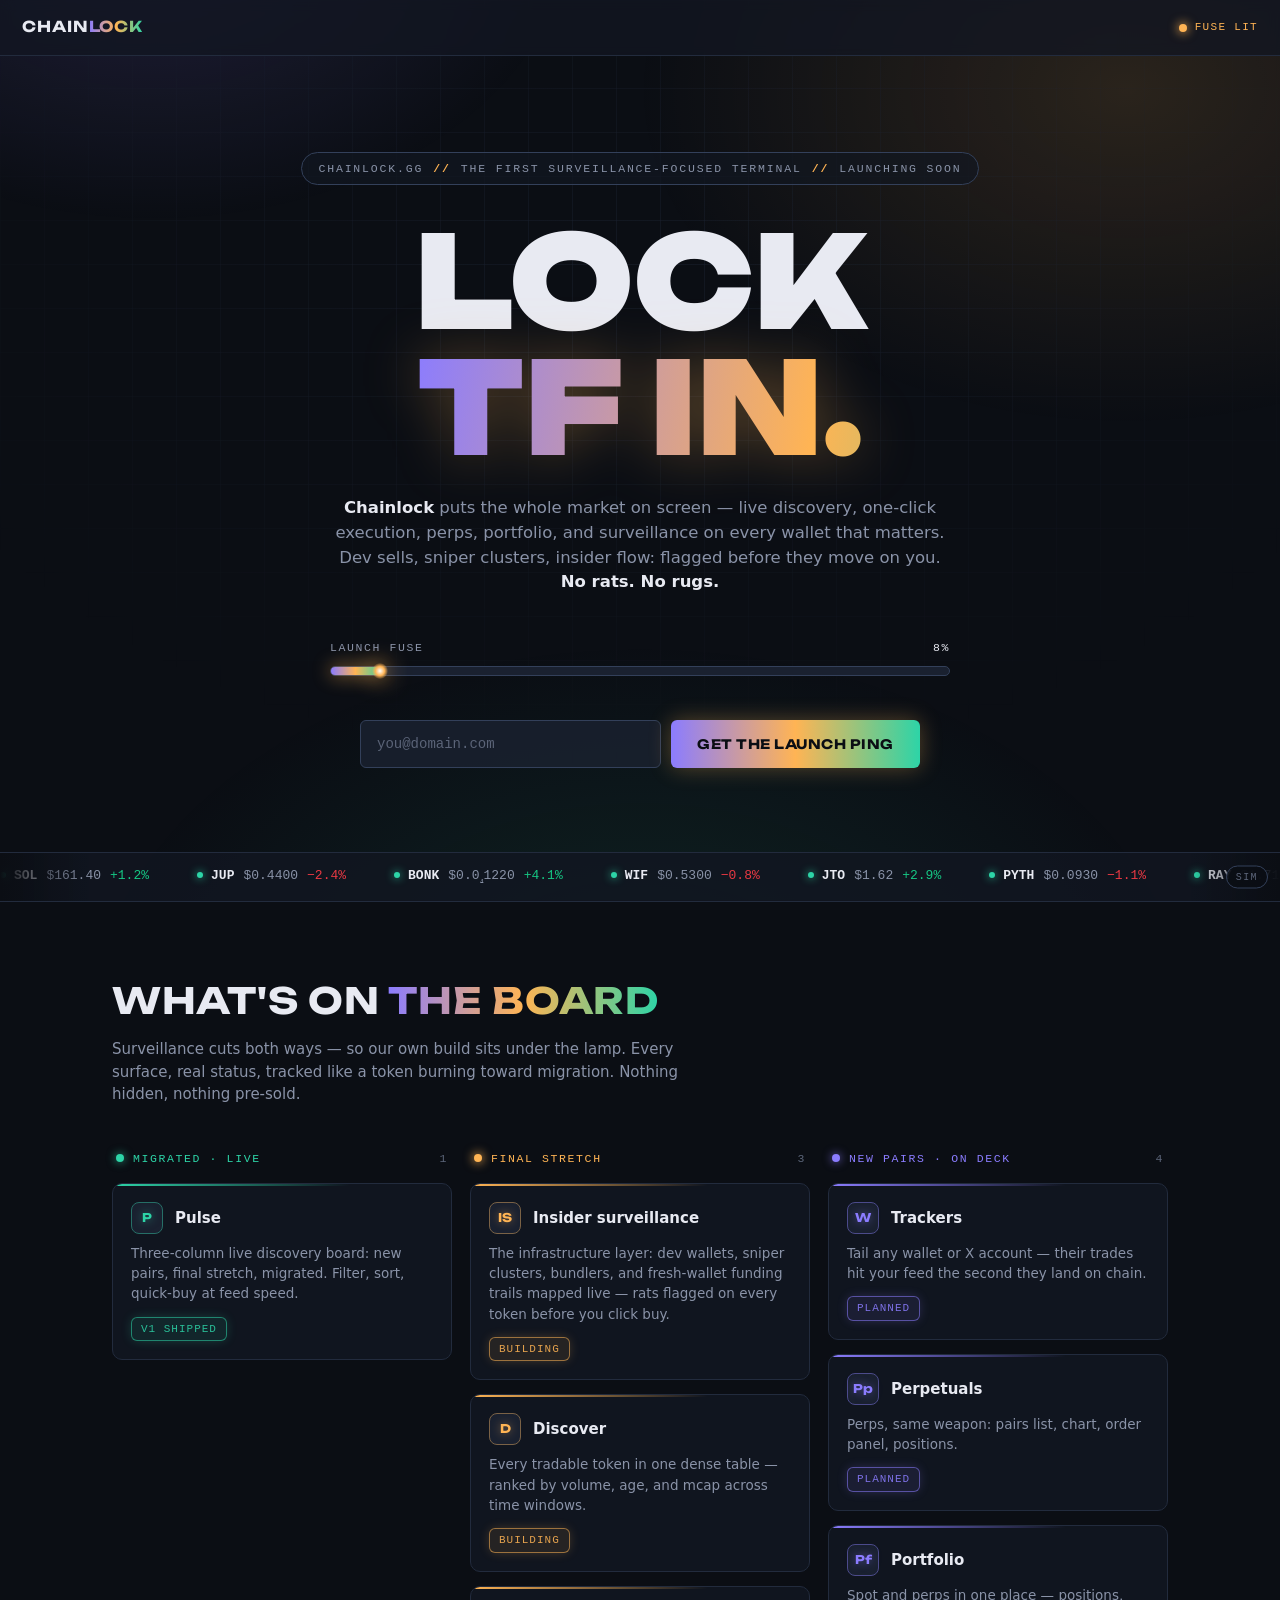
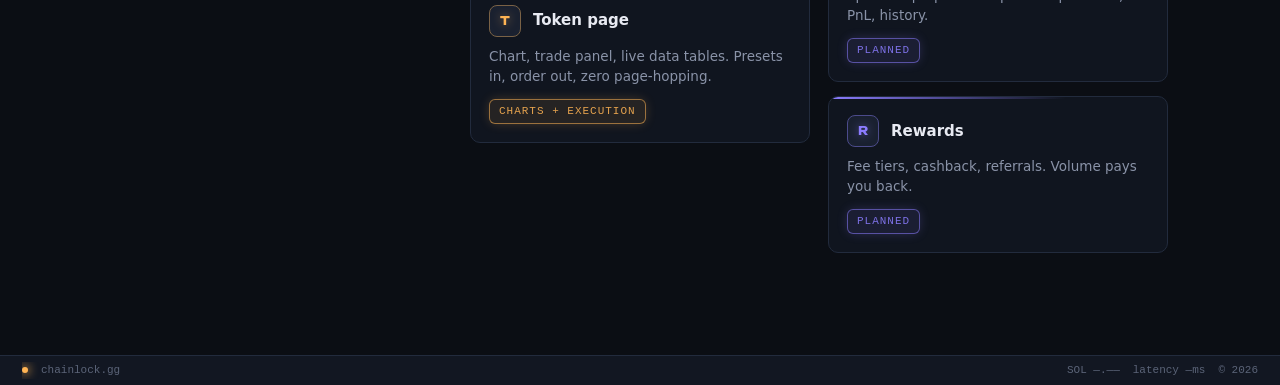
==== site/index.html @ 1c1bc274 "Initial commit: chainlock-lander landing page Static landing page + Cloudflare Pages function (email" ====
<!DOCTYPE html>
<html lang="en">
<head>
<meta charset="UTF-8" />
<meta name="viewport" content="width=device-width, initial-scale=1.0" />
<title>Chainlock — the first surveillance-focused Solana terminal</title>
<meta name="description" content="Chainlock is the first surveillance-focused Solana trading terminal. The whole market on screen: insiders mapped, rats flagged, rugs called early. Launching soon." />
<link rel="canonical" href="https://chainlock.gg/" />
<meta name="theme-color" content="#0b0e14" />
<link rel="icon" type="image/svg+xml" href="data:image/svg+xml,%3Csvg xmlns='http://www.w3.org/2000/svg' viewBox='0 0 64 64'%3E%3Crect width='64' height='64' rx='14' fill='%230b0e14'/%3E%3Ccircle cx='32' cy='32' r='11' fill='none' stroke='%23ffb454' stroke-width='6'/%3E%3Ccircle cx='32' cy='32' r='3.5' fill='%232dd4a7'/%3E%3C/svg%3E" />
<meta property="og:type" content="website" />
<meta property="og:url" content="https://chainlock.gg/" />
<meta property="og:site_name" content="Chainlock" />
<meta property="og:title" content="Chainlock — the first surveillance-focused Solana terminal" />
<meta property="og:description" content="The whole market on screen. Insiders mapped, rats flagged, rugs called early. No rats. No rugs. Launching soon." />
<meta name="twitter:card" content="summary" />
<meta name="twitter:title" content="Chainlock — the first surveillance-focused Solana terminal" />
<meta name="twitter:description" content="The whole market on screen. Insiders mapped, rats flagged, rugs called early. Launching soon." />
<link rel="preconnect" href="https://fonts.googleapis.com" />
<link rel="preconnect" href="https://fonts.gstatic.com" crossorigin />
<link href="https://fonts.googleapis.com/css2?family=Unbounded:wght@500;700;900&amp;display=swap" rel="stylesheet" />
<style>
  /* Same ink-blue floor + lifecycle temperatures as the terminal —
     but the launch page is allowed to run hot. Deliberate breaks from
     DESIGN.md for this page only: gradients, glow, motion > 300ms,
     display type. The terminal itself stays disciplined. */
  :root {
    --bg: #0b0e14;
    --surface: #121722;
    --surface-raised: #1a2130;
    --border: #222b3d;
    --border-bright: #33405a;

    --text: #e8eaf2;
    --text-dim: #8a93a8;
    --text-faint: #5b6478;

    --col-new: #8b7cff;
    --col-stretch: #ffb454;
    --col-migrated: #2dd4a7;

    --buy: #16c784;
    --sell: #ea3943;

    --radius: 10px;
    --radius-sm: 6px;

    --font-display: "Unbounded", system-ui, sans-serif;
    --font-ui: system-ui, -apple-system, "Segoe UI", Roboto, sans-serif;
    --font-mono: ui-monospace, "SF Mono", "Cascadia Mono", "JetBrains Mono", Menlo, Consolas, monospace;

    --fuse-grad: linear-gradient(90deg, var(--col-new), var(--col-stretch), var(--col-migrated));
  }

  * { box-sizing: border-box; margin: 0; padding: 0; }
  html { color-scheme: dark; scroll-behavior: smooth; }

  body {
    background: var(--bg);
    color: var(--text);
    font-family: var(--font-ui);
    font-size: 14px;
    line-height: 1.5;
    min-height: 100vh;
    display: flex;
    flex-direction: column;
    overflow-x: hidden;
  }

  .mono { font-family: var(--font-mono); font-variant-numeric: tabular-nums; }

  /* ============ ambient field: glow blobs + grid ============ */
  .field {
    position: fixed;
    inset: 0;
    z-index: -1;
    pointer-events: none;
    background-image:
      radial-gradient(600px 420px at 12% -8%, color-mix(in srgb, var(--col-new) 16%, transparent), transparent 70%),
      radial-gradient(700px 480px at 88% 10%, color-mix(in srgb, var(--col-stretch) 13%, transparent), transparent 70%),
      radial-gradient(800px 560px at 50% 115%, color-mix(in srgb, var(--col-migrated) 12%, transparent), transparent 70%);
  }
  .field::after {
    content: "";
    position: absolute;
    inset: 0;
    background-image:
      linear-gradient(color-mix(in srgb, var(--border) 42%, transparent) 1px, transparent 1px),
      linear-gradient(90deg, color-mix(in srgb, var(--border) 42%, transparent) 1px, transparent 1px);
    background-size: 44px 44px;
    mask-image: radial-gradient(1000px 640px at 50% 30%, rgba(0,0,0,0.85), transparent 78%);
  }

  /* ============ topbar ============ */
  .topbar {
    height: 56px;
    display: flex;
    align-items: center;
    justify-content: space-between;
    padding: 0 22px;
    border-bottom: 1px solid var(--border);
    background: color-mix(in srgb, var(--surface) 78%, transparent);
    backdrop-filter: blur(6px);
    position: sticky;
    top: 0;
    z-index: 10;
  }
  .wordmark {
    font-family: var(--font-display);
    font-weight: 700;
    font-size: 15px;
    letter-spacing: 0.06em;
  }
  .wordmark span {
    background: var(--fuse-grad);
    -webkit-background-clip: text;
    background-clip: text;
    color: transparent;
  }
  .topbar-status {
    display: flex;
    align-items: center;
    gap: 8px;
    font-family: var(--font-mono);
    font-size: 11px;
    letter-spacing: 0.12em;
    text-transform: uppercase;
    color: var(--col-stretch);
  }
  .dot {
    width: 8px; height: 8px; border-radius: 50%; flex-shrink: 0;
  }
  .dot--amber {
    background: var(--col-stretch);
    box-shadow: 0 0 10px 2px color-mix(in srgb, var(--col-stretch) 60%, transparent);
    animation: pulse 1.4s ease-in-out infinite;
  }
  .dot--teal { background: var(--col-migrated); box-shadow: 0 0 8px 1px color-mix(in srgb, var(--col-migrated) 55%, transparent); }
  .dot--violet { background: var(--col-new); box-shadow: 0 0 8px 1px color-mix(in srgb, var(--col-new) 55%, transparent); }
  @keyframes pulse { 0%,100% { opacity: 1; } 50% { opacity: 0.3; } }

  /* ============ hero ============ */
  main { flex: 1; }

  .hero {
    max-width: 1100px;
    margin: 0 auto;
    padding: 96px 22px 72px;
    text-align: center;
  }

  .eyebrow {
    display: inline-flex;
    flex-wrap: wrap;
    justify-content: center;
    max-width: 100%;
    align-items: center;
    gap: 10px;
    font-family: var(--font-mono);
    font-size: 11.5px;
    letter-spacing: 0.16em;
    text-transform: uppercase;
    color: var(--text-dim);
    border: 1px solid var(--border-bright);
    border-radius: 999px;
    padding: 7px 16px;
    margin-bottom: 34px;
    background: color-mix(in srgb, var(--surface) 70%, transparent);
    animation: rise 700ms ease-out both;
  }
  .eyebrow b { color: var(--col-stretch); font-weight: 600; }

  h1 {
    font-family: var(--font-display);
    font-weight: 900;
    font-size: clamp(52px, 11vw, 128px);
    line-height: 0.98;
    letter-spacing: -0.01em;
    text-transform: uppercase;
    margin-bottom: 26px;
    animation: rise 700ms 80ms ease-out both;
  }
  h1 .grad {
    background: linear-gradient(100deg, var(--col-new) 0%, var(--col-stretch) 45%, var(--col-migrated) 90%);
    background-size: 200% 100%;
    -webkit-background-clip: text;
    background-clip: text;
    color: transparent;
    animation: gradShift 5s ease-in-out infinite alternate;
    filter: drop-shadow(0 0 28px color-mix(in srgb, var(--col-stretch) 30%, transparent));
  }
  @keyframes gradShift { from { background-position: 0% 0; } to { background-position: 100% 0; } }
  @keyframes rise { from { opacity: 0; transform: translateY(16px); } to { opacity: 1; transform: none; } }

  .hero .sub {
    max-width: 620px;
    margin: 0 auto 44px;
    color: var(--text-dim);
    font-size: 16.5px;
    animation: rise 700ms 160ms ease-out both;
  }
  .hero .sub strong { color: var(--text); font-weight: 600; }

  /* ---- the fuse: lit, burning, glowing ---- */
  .fuse {
    max-width: 620px;
    margin: 0 auto 44px;
    animation: rise 700ms 240ms ease-out both;
  }
  .fuse-head {
    display: flex;
    justify-content: space-between;
    align-items: baseline;
    margin-bottom: 10px;
    font-family: var(--font-mono);
    font-size: 11.5px;
    letter-spacing: 0.14em;
    text-transform: uppercase;
  }
  .fuse-head .l { color: var(--text-dim); }
  .fuse-head .r { color: var(--text); font-variant-numeric: tabular-nums; }
  .fuse-track {
    position: relative;
    height: 10px;
    background: var(--surface-raised);
    border: 1px solid var(--border-bright);
    border-radius: 999px;
  }
  .fuse-fill {
    position: absolute;
    inset: 0 auto 0 0;
    width: 0%;
    border-radius: 999px;
    background: var(--fuse-grad);
    box-shadow: 0 0 18px 2px color-mix(in srgb, var(--col-stretch) 45%, transparent);
    transition: width 1200ms cubic-bezier(0.22, 1, 0.36, 1);
  }
  .spark {
    position: absolute;
    top: 50%;
    left: 0%;
    width: 16px; height: 16px;
    margin: -8px 0 0 -8px;
    border-radius: 50%;
    background: radial-gradient(circle, #fff 0%, var(--col-stretch) 40%, transparent 72%);
    filter: drop-shadow(0 0 12px var(--col-stretch));
    transition: left 1200ms cubic-bezier(0.22, 1, 0.36, 1);
    animation: flicker 340ms steps(2) infinite;
  }
  @keyframes flicker {
    0% { transform: scale(1); opacity: 1; }
    50% { transform: scale(1.35); opacity: 0.85; }
    100% { transform: scale(1); opacity: 1; }
  }

  /* ---- notify ---- */
  /* Wire the submit handler to your email provider or a worker endpoint.
     Until then it confirms locally and stores nothing. */
  .notify {
    display: flex;
    gap: 10px;
    max-width: 560px;
    margin: 0 auto;
    flex-wrap: wrap;
    justify-content: center;
    animation: rise 700ms 320ms ease-out both;
  }
  .notify input {
    flex: 1;
    min-width: 240px;
    height: 48px;
    background: color-mix(in srgb, var(--surface-raised) 85%, transparent);
    border: 1px solid var(--border-bright);
    border-radius: var(--radius-sm);
    color: var(--text);
    font-family: var(--font-mono);
    font-size: 14px;
    padding: 0 16px;
  }
  .notify input::placeholder { color: var(--text-faint); }
  .notify input:focus {
    outline: none;
    border-color: var(--col-stretch);
    box-shadow: 0 0 0 3px color-mix(in srgb, var(--col-stretch) 22%, transparent);
  }
  .notify button {
    height: 48px;
    padding: 0 26px;
    border: none;
    border-radius: var(--radius-sm);
    background: var(--fuse-grad);
    color: #0b0e14;
    font-family: var(--font-display);
    font-weight: 700;
    font-size: 13px;
    letter-spacing: 0.04em;
    text-transform: uppercase;
    cursor: pointer;
    transition: transform 140ms ease, box-shadow 140ms ease;
    box-shadow: 0 0 22px color-mix(in srgb, var(--col-stretch) 32%, transparent);
  }
  .notify button:hover { transform: translateY(-2px); box-shadow: 0 0 32px color-mix(in srgb, var(--col-stretch) 48%, transparent); }
  .notify button:active { transform: translateY(0); }
  .notify button:focus-visible { outline: 2px solid var(--text); outline-offset: 3px; }
  .notify-done {
    display: none;
    justify-content: center;
    align-items: center;
    height: 48px;
    font-family: var(--font-mono);
    font-size: 14px;
    color: var(--col-migrated);
    text-shadow: 0 0 14px color-mix(in srgb, var(--col-migrated) 45%, transparent);
  }
  .hp { position: absolute; left: -9999px; width: 1px; height: 1px; overflow: hidden; }
  #tsBox { display: flex; justify-content: center; margin-top: 12px; min-height: 0; }
  .notify-err {
    display: none;
    margin-top: 12px;
    font-family: var(--font-mono);
    font-size: 12.5px;
    color: var(--col-stretch);
  }

  /* ============ marquee tape ============ */
  .tape {
    border-top: 1px solid var(--border);
    border-bottom: 1px solid var(--border);
    background: color-mix(in srgb, var(--surface) 82%, transparent);
    overflow: hidden;
    padding: 13px 0;
    position: relative;
  }
  .tape::before, .tape::after {
    content: "";
    position: absolute;
    top: 0; bottom: 0;
    width: 90px;
    z-index: 2;
    pointer-events: none;
  }
  .tape::before { left: 0; background: linear-gradient(90deg, var(--bg), transparent); }
  .tape::after { right: 0; background: linear-gradient(-90deg, var(--bg), transparent); }
  .tape-track {
    display: flex;
    gap: 48px;
    width: max-content;
    animation: scroll 28s linear infinite;
  }
  .tape:hover .tape-track { animation-play-state: paused; }
  @keyframes scroll { to { transform: translateX(-50%); } }

  .tick {
    display: flex;
    align-items: baseline;
    gap: 9px;
    font-family: var(--font-mono);
    font-variant-numeric: tabular-nums;
    font-size: 13px;
    white-space: nowrap;
  }
  .tick-sym { color: var(--text); font-weight: 700; }
  .tick-sym::before {
    content: "";
    display: inline-block;
    width: 6px; height: 6px;
    border-radius: 50%;
    margin-right: 8px;
    vertical-align: 1px;
    background: var(--stage);
    box-shadow: 0 0 8px var(--stage);
  }
  .tick-price { color: var(--text-dim); transition: color 120ms ease-out; }
  .tick-price sub { font-size: 0.72em; }
  .up { color: var(--buy); }
  .down { color: var(--sell); }
  .flash-up { color: var(--buy) !important; text-shadow: 0 0 10px color-mix(in srgb, var(--buy) 60%, transparent); }
  .flash-down { color: var(--sell) !important; text-shadow: 0 0 10px color-mix(in srgb, var(--sell) 60%, transparent); }

  .tape-tag {
    position: absolute;
    top: 50%;
    right: 12px;
    transform: translateY(-50%);
    z-index: 3;
    display: none;
    align-items: center;
    gap: 6px;
    font-family: var(--font-mono);
    font-size: 10px;
    letter-spacing: 0.14em;
    text-transform: uppercase;
    padding: 3px 9px;
    border-radius: 999px;
    border: 1px solid var(--border-bright);
    background: color-mix(in srgb, var(--bg) 90%, transparent);
    white-space: nowrap;
  }
  .tape-tag .dot { width: 5px; height: 5px; }
  .tape-tag--live { color: var(--col-migrated); border-color: color-mix(in srgb, var(--col-migrated) 45%, transparent); }
  .tape-tag--sim { color: var(--text-faint); }

  /* ============ the board ============ */
  .board {
    max-width: 1100px;
    margin: 0 auto;
    padding: 72px 22px 88px;
  }
  .board-title {
    font-family: var(--font-display);
    font-weight: 700;
    font-size: clamp(24px, 4vw, 36px);
    text-transform: uppercase;
    letter-spacing: 0.02em;
    margin-bottom: 10px;
  }
  .board-title .grad {
    background: var(--fuse-grad);
    -webkit-background-clip: text;
    background-clip: text;
    color: transparent;
  }
  .board-sub { color: var(--text-dim); margin-bottom: 36px; max-width: 600px; font-size: 15px; }

  .cols { display: grid; grid-template-columns: repeat(3, 1fr); gap: 18px; }

  .col-head {
    display: flex;
    align-items: center;
    gap: 9px;
    padding: 8px 4px;
    margin-bottom: 8px;
    font-family: var(--font-mono);
    font-size: 11.5px;
    letter-spacing: 0.14em;
    text-transform: uppercase;
  }
  .col-count { margin-left: auto; color: var(--text-faint); }

  .card {
    --accent: var(--col-new);
    position: relative;
    background: color-mix(in srgb, var(--surface) 88%, transparent);
    border: 1px solid var(--border);
    border-radius: var(--radius);
    padding: 18px;
    margin-bottom: 14px;
    overflow: hidden;
    transition: transform 180ms ease, border-color 180ms ease, box-shadow 180ms ease;
  }
  .card::before {
    content: "";
    position: absolute;
    top: 0; left: 0; right: 0;
    height: 2px;
    background: linear-gradient(90deg, var(--accent), transparent 70%);
  }
  .card:hover {
    transform: translateY(-3px);
    border-color: color-mix(in srgb, var(--accent) 45%, var(--border));
    box-shadow: 0 10px 34px -12px color-mix(in srgb, var(--accent) 38%, transparent);
  }
  .card--live { --accent: var(--col-migrated); }
  .card--fire { --accent: var(--col-stretch); }
  .card--deck { --accent: var(--col-new); }

  .card-top { display: flex; align-items: center; gap: 12px; margin-bottom: 9px; }
  .avatar {
    width: 32px; height: 32px;
    border-radius: 8px;
    background: var(--surface-raised);
    border: 1px solid color-mix(in srgb, var(--accent) 40%, var(--border));
    display: flex;
    align-items: center;
    justify-content: center;
    font-family: var(--font-display);
    font-size: 12px;
    font-weight: 700;
    color: var(--accent);
    flex-shrink: 0;
    text-shadow: 0 0 10px color-mix(in srgb, var(--accent) 50%, transparent);
  }
  .card-name { font-weight: 650; font-size: 15px; }
  .card-desc { color: var(--text-dim); font-size: 13.5px; margin-bottom: 13px; }
  .badge {
    display: inline-block;
    font-family: var(--font-mono);
    font-size: 11px;
    letter-spacing: 0.09em;
    text-transform: uppercase;
    padding: 3px 9px;
    border-radius: var(--radius-sm);
    border: 1px solid color-mix(in srgb, var(--accent) 55%, transparent);
    color: color-mix(in srgb, var(--accent) 88%, transparent);
    background: color-mix(in srgb, var(--accent) 9%, transparent);
    box-shadow: 0 0 12px -2px color-mix(in srgb, var(--accent) 30%, transparent);
  }

  /* ============ statusbar ============ */
  .statusbar {
    height: 30px;
    border-top: 1px solid var(--border);
    background: var(--surface);
    display: flex;
    align-items: center;
    justify-content: space-between;
    padding: 0 22px;
    font-family: var(--font-mono);
    font-variant-numeric: tabular-nums;
    font-size: 11px;
    color: var(--text-faint);
    gap: 16px;
  }
  .statusbar .left, .statusbar .right {
    display: flex; align-items: center; gap: 13px; white-space: nowrap; overflow: hidden;
  }
  .statusbar .dot { width: 6px; height: 6px; }

  /* ============ responsive & motion prefs ============ */
  @media (max-width: 900px) {
    .cols { grid-template-columns: 1fr; }
    .hero { padding-top: 64px; }
  }
  @media (max-width: 480px) {
    .statusbar .right span:nth-child(2) { display: none; }
    .eyebrow { font-size: 10px; letter-spacing: 0.1em; gap: 7px; padding: 6px 12px; }
  }
  @media (prefers-reduced-motion: reduce) {
    .tape-track { animation: none; }
    .spark, .dot--amber { animation: none; }
    .eyebrow, h1, .hero .sub, .fuse, .notify { animation: none; }
    h1 .grad { animation: none; }
    .fuse-fill, .spark { transition: none; }
    .card:hover { transform: none; }
  }
</style>
</head>
<body>

  <div class="field" aria-hidden="true"></div>

  <header class="topbar">
    <div class="wordmark">CHAIN<span>LOCK</span></div>
    <div class="topbar-status" aria-label="Status: fuse lit">
      <span class="dot dot--amber" aria-hidden="true"></span>
      fuse lit
    </div>
  </header>

  <main>
    <section class="hero">
      <p class="eyebrow">chainlock.gg <b>//</b> the first surveillance&#8209;focused terminal <b>//</b> launching soon</p>

      <h1>Lock<br /><span class="grad">TF in.</span></h1>

      <p class="sub">
        <strong>Chainlock</strong> puts the whole market on screen — live discovery,
        one-click execution, perps, portfolio, and surveillance on every wallet that
        matters. Dev sells, sniper clusters, insider flow: flagged before they move
        on you. <strong>No rats. No rugs.</strong>
      </p>

      <div class="fuse" role="img" aria-label="Launch progress: 8 percent">
        <div class="fuse-head">
          <span class="l">Launch fuse</span>
          <span class="r" id="fusePct">8%</span>
        </div>
        <div class="fuse-track">
          <div class="fuse-fill" id="fuseFill"></div>
          <div class="spark" id="spark" aria-hidden="true"></div>
        </div>
      </div>

      <!-- Submits to /api/subscribe (functions/api/subscribe.js).
           See README.md for the KV + Turnstile setup steps. -->
      <form class="notify" id="notifyForm">
        <input type="email" id="notifyEmail" placeholder="you@domain.com" required aria-label="Email address" />
        <input class="hp" type="text" id="hpField" name="company" tabindex="-1" autocomplete="off" aria-hidden="true" />
        <button type="submit">Get the launch ping</button>
      </form>
      <div id="tsBox"></div>
      <div class="notify-err" id="notifyErr">Couldn&rsquo;t lock you in &mdash; try again in a sec.</div>
      <div class="notify-done" id="notifyDone">Locked in. We'll ping you at launch.</div>
    </section>

    <div class="tape" aria-hidden="true">
      <div class="tape-track" id="tapeTrack"></div>
      <div class="tape-tag" id="tapeTag"></div>
    </div>

    <section class="board">
      <h2 class="board-title">What's on <span class="grad">the board</span></h2>
      <p class="board-sub">
        Surveillance cuts both ways — so our own build sits under the lamp.
        Every surface, real status, tracked like a token burning toward migration.
        Nothing hidden, nothing pre-sold.
      </p>

      <div class="cols">
        <div class="col">
          <div class="col-head" style="color: var(--col-migrated);">
            <span class="dot dot--teal" aria-hidden="true"></span>
            Migrated · live
            <span class="col-count">1</span>
          </div>
          <div class="card card--live">
            <div class="card-top">
              <div class="avatar">P</div>
              <div class="card-name">Pulse</div>
            </div>
            <p class="card-desc">Three-column live discovery board: new pairs, final stretch, migrated. Filter, sort, quick-buy at feed speed.</p>
            <span class="badge">v1 shipped</span>
          </div>
        </div>

        <div class="col">
          <div class="col-head" style="color: var(--col-stretch);">
            <span class="dot dot--amber" aria-hidden="true"></span>
            Final stretch
            <span class="col-count">3</span>
          </div>
          <div class="card card--fire">
            <div class="card-top">
              <div class="avatar">IS</div>
              <div class="card-name">Insider surveillance</div>
            </div>
            <p class="card-desc">The infrastructure layer: dev wallets, sniper clusters, bundlers, and fresh-wallet funding trails mapped live — rats flagged on every token before you click buy.</p>
            <span class="badge">building</span>
          </div>
          <div class="card card--fire">
            <div class="card-top">
              <div class="avatar">D</div>
              <div class="card-name">Discover</div>
            </div>
            <p class="card-desc">Every tradable token in one dense table — ranked by volume, age, and mcap across time windows.</p>
            <span class="badge">building</span>
          </div>
          <div class="card card--fire">
            <div class="card-top">
              <div class="avatar">T</div>
              <div class="card-name">Token page</div>
            </div>
            <p class="card-desc">Chart, trade panel, live data tables. Presets in, order out, zero page-hopping.</p>
            <span class="badge">charts + execution</span>
          </div>
        </div>

        <div class="col">
          <div class="col-head" style="color: var(--col-new);">
            <span class="dot dot--violet" aria-hidden="true"></span>
            New pairs · on deck
            <span class="col-count">4</span>
          </div>
          <div class="card card--deck">
            <div class="card-top">
              <div class="avatar">W</div>
              <div class="card-name">Trackers</div>
            </div>
            <p class="card-desc">Tail any wallet or X account — their trades hit your feed the second they land on chain.</p>
            <span class="badge">planned</span>
          </div>
          <div class="card card--deck">
            <div class="card-top">
              <div class="avatar">Pp</div>
              <div class="card-name">Perpetuals</div>
            </div>
            <p class="card-desc">Perps, same weapon: pairs list, chart, order panel, positions.</p>
            <span class="badge">planned</span>
          </div>
          <div class="card card--deck">
            <div class="card-top">
              <div class="avatar">Pf</div>
              <div class="card-name">Portfolio</div>
            </div>
            <p class="card-desc">Spot and perps in one place — positions, PnL, history.</p>
            <span class="badge">planned</span>
          </div>
          <div class="card card--deck">
            <div class="card-top">
              <div class="avatar">R</div>
              <div class="card-name">Rewards</div>
            </div>
            <p class="card-desc">Fee tiers, cashback, referrals. Volume pays you back.</p>
            <span class="badge">planned</span>
          </div>
        </div>
      </div>
    </section>
  </main>

  <footer class="statusbar">
    <div class="left">
      <span class="dot dot--amber" aria-hidden="true"></span>
      <span>chainlock.gg</span>
    </div>
    <div class="right">
      <span id="solStat">SOL —.——</span>
      <span>latency —ms</span>
      <span>© 2026</span>
    </div>
  </footer>

<script>
  var reduceMotion = window.matchMedia("(prefers-reduced-motion: reduce)").matches;

  // ---- light the fuse ----
  var TARGET = 8;
  requestAnimationFrame(function () {
    requestAnimationFrame(function () {
      document.getElementById("fuseFill").style.width = TARGET + "%";
      document.getElementById("spark").style.left = TARGET + "%";
    });
  });

  // ---- notify: POSTs to the Pages Function at /api/subscribe ----
  var TURNSTILE_SITE_KEY = "0x4AAAAAAD6QJ9gVHsEdOypQ"; // paste your Turnstile site key here to enable bot checks
  var tsWidget = null;
  if (TURNSTILE_SITE_KEY) {
    window.__tsReady = function () {
      tsWidget = window.turnstile.render("#tsBox", { sitekey: TURNSTILE_SITE_KEY, theme: "dark" });
    };
    var ts = document.createElement("script");
    ts.src = "https://challenges.cloudflare.com/turnstile/v0/api.js?onload=__tsReady";
    ts.async = true;
    document.head.appendChild(ts);
  }

  var notifyForm = document.getElementById("notifyForm");
  var notifyBtn = notifyForm.querySelector("button");
  notifyForm.addEventListener("submit", function (e) {
    e.preventDefault();
    var err = document.getElementById("notifyErr");
    err.style.display = "none";
    notifyBtn.disabled = true;
    var oldLabel = notifyBtn.textContent;
    notifyBtn.textContent = "Locking in\u2026";
    var payload = {
      email: document.getElementById("notifyEmail").value,
      company: document.getElementById("hpField").value,
      token: tsWidget != null && window.turnstile ? window.turnstile.getResponse(tsWidget) : ""
    };
    fetch("/api/subscribe", {
      method: "POST",
      headers: { "content-type": "application/json" },
      body: JSON.stringify(payload)
    }).then(function (r) { return r.json(); }).then(function (j) {
      if (!j.ok) throw new Error(j.error || "failed");
      notifyForm.style.display = "none";
      var tsBox = document.getElementById("tsBox");
      if (tsBox) tsBox.style.display = "none";
      document.getElementById("notifyDone").style.display = "flex";
    }).catch(function () {
      err.style.display = "block";
      notifyBtn.disabled = false;
      notifyBtn.textContent = oldLabel;
      if (tsWidget != null && window.turnstile) window.turnstile.reset(tsWidget);
    });
  });

  // ================= live tape =================
  // Real Solana majors. Primary feed: DexScreener (free, keyless, CORS-open,
  // batch by mint address). Fallback: CoinGecko keyless simple/price.
  // Last resort: simulated tape, tagged SIM so the page never lies.
  // One request per 45s per visitor -- far under both APIs' free limits.
  var TOKENS = [
    { sym: "SOL",  mint: "So11111111111111111111111111111111111111112",  gecko: "solana" },
    { sym: "JUP",  mint: "JUPyiwrYJFskUPiHa7hkeR8VUtAeFoSYbKedZNsDvCN",   gecko: "jupiter-exchange-solana" },
    { sym: "BONK", mint: "DezXAZ8z7PnrnRJjz3wXBoRgixCa6xjnB7YaB1pPB263", gecko: "bonk" },
    { sym: "WIF",  mint: "EKpQGSJtjMFqKZ9KQanSqYXRcF8fBopzLHYxdM65zcjm", gecko: "dogwifcoin" },
    { sym: "JTO",  mint: "jtojtomepa8beP8AuQc6eXt5FriJwfFMwQx2v2f9mCL",  gecko: "jito-governance-token" },
    { sym: "PYTH", mint: "HZ1JovNiVvGrGNiiYvEozEVgZ58xaU3RKwX8eACQBCt3", gecko: "pyth-network" },
    { sym: "RAY",  mint: "4k3Dyjzvzp8eMZWUXbBCjEvwSkkk59S5iCNLY3QrkX6R", gecko: "raydium" }
  ];
  var state = TOKENS.map(function (t) { return { sym: t.sym, price: null, chg: null }; });
  var haveLive = false;
  var simStarted = false;

  var SUBS = "\u2080\u2081\u2082\u2083\u2084\u2085\u2086\u2087\u2088\u2089";
  function fmtPrice(p) {
    if (p == null) return "$\u2014";
    if (p >= 1000) return "$" + p.toLocaleString("en-US", { maximumFractionDigits: 0 });
    if (p >= 1) return "$" + p.toFixed(2);
    if (p >= 0.01) return "$" + p.toFixed(4);
    var s = p.toFixed(12).split(".")[1];
    var zeros = 0;
    while (s[zeros] === "0") zeros++;
    return "$0.0<sub>" + String(zeros).split("").map(function (d) { return SUBS[+d]; }).join("") + "</sub>" + s.slice(zeros, zeros + 4);
  }
  function fmtChg(c) {
    if (c == null) return "\u2014";
    return (c >= 0 ? "+" : "\u2212") + Math.abs(c).toFixed(1) + "%";
  }

  // build the marquee (two copies for a seamless loop)
  var track = document.getElementById("tapeTrack");
  for (var copy = 0; copy < 2; copy++) {
    state.forEach(function (t, i) {
      var el = document.createElement("div");
      el.className = "tick";
      el.style.setProperty("--stage", "var(--col-migrated)");
      el.innerHTML =
        '<span class="tick-sym">' + t.sym + "</span>" +
        '<span class="tick-price" data-p="' + i + '">' + fmtPrice(t.price) + "</span>" +
        '<span class="tick-chg" data-c="' + i + '">' + fmtChg(t.chg) + "</span>";
      track.appendChild(el);
    });
  }

  function render(i, dir) {
    var t = state[i];
    document.querySelectorAll('[data-p="' + i + '"]').forEach(function (pEl) {
      pEl.innerHTML = fmtPrice(t.price);
      if (!reduceMotion && dir) {
        var flash = dir > 0 ? "flash-up" : "flash-down";
        pEl.classList.add(flash);
        setTimeout(function () { pEl.classList.remove(flash); }, 160);
      }
    });
    document.querySelectorAll('[data-c="' + i + '"]').forEach(function (cEl) {
      cEl.textContent = fmtChg(t.chg);
      cEl.className = "tick-chg " + (t.chg == null ? "" : t.chg >= 0 ? "up" : "down");
    });
  }

  function setTag(mode) {
    var tag = document.getElementById("tapeTag");
    if (mode === "live") {
      tag.innerHTML = '<span class="dot dot--teal"></span>live \u00b7 24h';
      tag.className = "tape-tag tape-tag--live";
    } else {
      tag.textContent = "sim";
      tag.className = "tape-tag tape-tag--sim";
    }
    tag.style.display = "inline-flex";
  }

  function applyQuotes(quotes) {
    var got = 0;
    state.forEach(function (t, i) {
      var q = quotes[t.sym];
      if (!q || !(q.price > 0)) return;
      var dir = t.price == null ? 0 : q.price > t.price ? 1 : q.price < t.price ? -1 : 0;
      t.price = q.price;
      if (q.chg != null && isFinite(q.chg)) t.chg = q.chg;
      render(i, dir);
      got++;
    });
    if (got) {
      haveLive = true;
      setTag("live");
      var sol = state[0];
      if (sol.price) document.getElementById("solStat").textContent = "SOL $" + sol.price.toFixed(2);
    }
    return got;
  }

  function fetchDexScreener() {
    var url = "https://api.dexscreener.com/tokens/v1/solana/" +
      TOKENS.map(function (t) { return t.mint; }).join(",");
    return fetch(url).then(function (r) {
      if (!r.ok) throw new Error("dexscreener " + r.status);
      return r.json();
    }).then(function (j) {
      var pairs = Array.isArray(j) ? j : (j && j.pairs) || [];
      var best = {};
      pairs.forEach(function (p) {
        if (!p || !p.baseToken) return;
        var tok = null;
        for (var k = 0; k < TOKENS.length; k++) {
          if (TOKENS[k].mint === p.baseToken.address) { tok = TOKENS[k]; break; }
        }
        if (!tok) return;
        var liq = (p.liquidity && p.liquidity.usd) || 0;
        if (!best[tok.sym] || liq > best[tok.sym].liq) {
          best[tok.sym] = {
            liq: liq,
            price: parseFloat(p.priceUsd),
            chg: p.priceChange && p.priceChange.h24 != null ? parseFloat(p.priceChange.h24) : null
          };
        }
      });
      if (!applyQuotes(best)) throw new Error("dexscreener empty");
    });
  }

  function fetchCoinGecko() {
    var ids = TOKENS.map(function (t) { return t.gecko; }).join(",");
    var url = "https://api.coingecko.com/api/v3/simple/price?ids=" + ids +
      "&vs_currencies=usd&include_24hr_change=true";
    return fetch(url).then(function (r) {
      if (!r.ok) throw new Error("coingecko " + r.status);
      return r.json();
    }).then(function (j) {
      var quotes = {};
      TOKENS.forEach(function (t) {
        var d = j[t.gecko];
        if (d && d.usd) quotes[t.sym] = { price: d.usd, chg: d.usd_24h_change != null ? d.usd_24h_change : null };
      });
      if (!applyQuotes(quotes)) throw new Error("coingecko empty");
    });
  }

  // last-resort simulated tape -- only if no real data ever arrives
  function startSim() {
    if (simStarted || haveLive) return;
    simStarted = true;
    setTag("sim");
    var seedP = [161.4, 0.44, 0.0000122, 0.53, 1.62, 0.093, 1.71];
    var seedC = [1.2, -2.4, 4.1, -0.8, 2.9, -1.1, 0.6];
    state.forEach(function (t, i) {
      t.price = seedP[i] || 1;
      t.chg = seedC[i] || 0;
      render(i, 0);
    });
    if (!reduceMotion) {
      setInterval(function () {
        var i = Math.floor(Math.random() * state.length);
        var t = state[i];
        var dir = Math.random() < 0.52 ? 1 : -1;
        t.price = Math.max(t.price * (1 + dir * (0.001 + Math.random() * 0.006)), 1e-9);
        t.chg = Math.max(-99.9, Math.min(999, t.chg + dir * Math.random() * 0.4));
        render(i, dir);
      }, 1400);
    }
  }

  var POLL_MS = 45000;
  function poll() {
    fetchDexScreener()
      .catch(function () { return fetchCoinGecko(); })
      .catch(function () { startSim(); });
  }

  poll();
  setInterval(function () { if (!document.hidden) poll(); }, POLL_MS);
  document.addEventListener("visibilitychange", function () {
    if (!document.hidden && !simStarted) poll();
  });
</script>
</body>
</html>
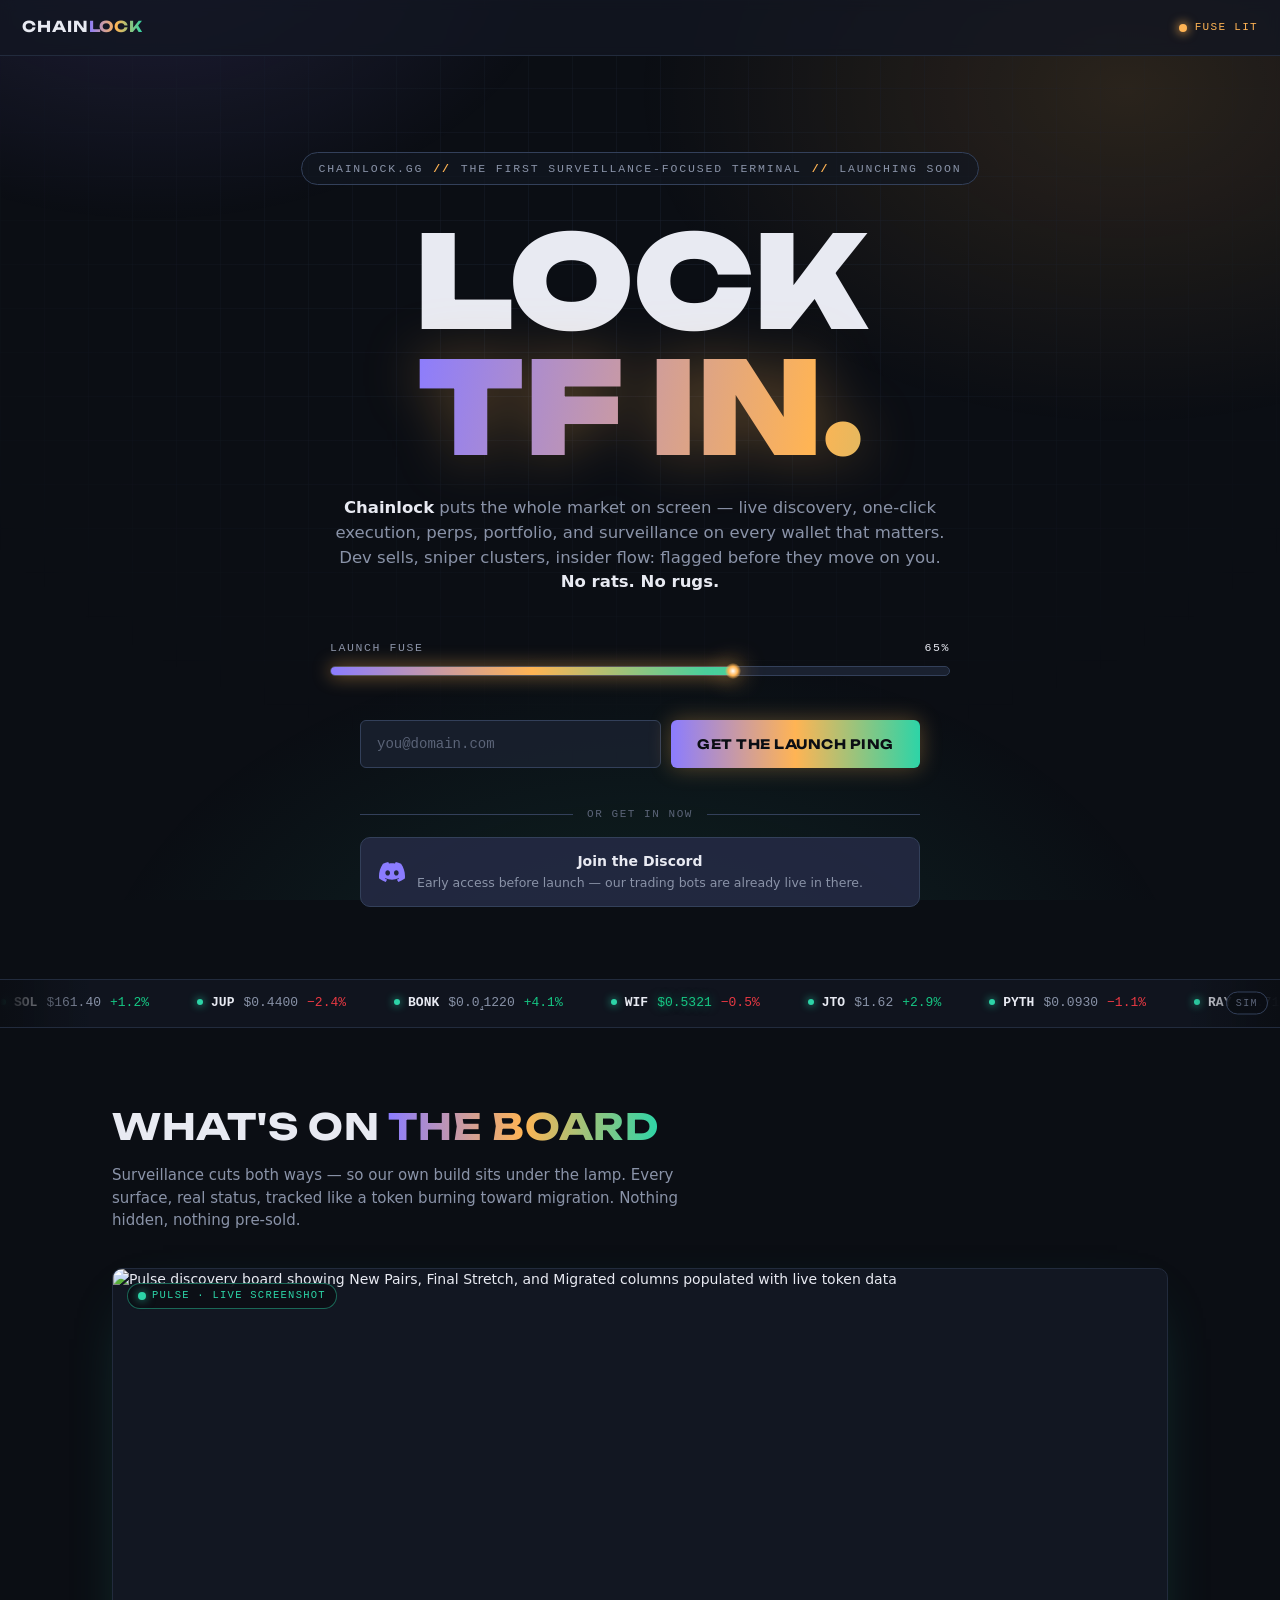
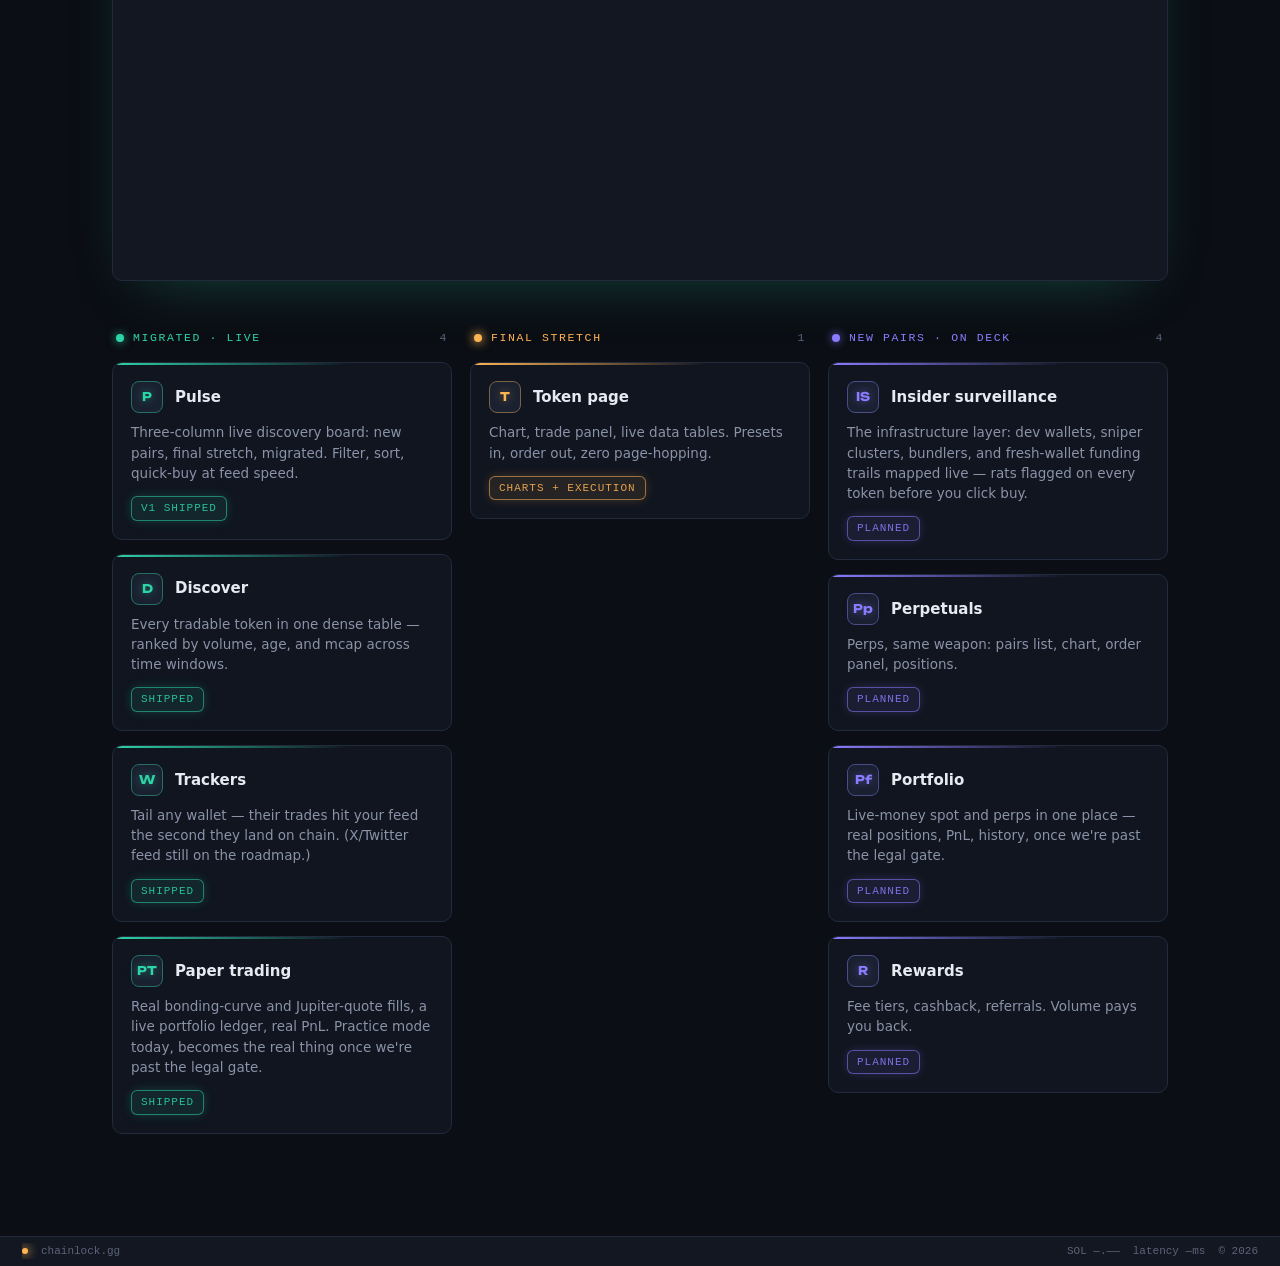
==== commit e0a66ac1: "Add Discord CTA and live product proof; sync board/fuse with real progress Two new ways to interact " ====
--- a/site/index.html
+++ b/site/index.html
@@ -322,6 +322,56 @@
     color: var(--col-stretch);
   }
 
+  /* ---- alt path: discord ---- */
+  .altpath {
+    display: flex;
+    align-items: center;
+    justify-content: center;
+    gap: 14px;
+    max-width: 560px;
+    margin: 26px auto 0;
+    animation: rise 700ms 360ms ease-out both;
+  }
+  .altpath-rule { flex: 1; height: 1px; background: var(--border-bright); }
+  .altpath-or {
+    font-family: var(--font-mono);
+    font-size: 11px;
+    letter-spacing: 0.14em;
+    text-transform: uppercase;
+    color: var(--text-faint);
+  }
+  .discord-cta {
+    display: flex;
+    align-items: center;
+    gap: 12px;
+    max-width: 560px;
+    margin: 14px auto 0;
+    padding: 13px 18px;
+    border: 1px solid var(--border-bright);
+    border-radius: var(--radius);
+    background: color-mix(in srgb, var(--col-new) 8%, var(--surface-raised) 85%);
+    text-decoration: none;
+    transition: transform 140ms ease, border-color 140ms ease, box-shadow 140ms ease;
+    animation: rise 700ms 400ms ease-out both;
+  }
+  .discord-cta:hover {
+    transform: translateY(-2px);
+    border-color: color-mix(in srgb, var(--col-new) 55%, var(--border-bright));
+    box-shadow: 0 10px 30px -14px color-mix(in srgb, var(--col-new) 55%, transparent);
+  }
+  .discord-cta svg { flex-shrink: 0; fill: var(--col-new); }
+  .discord-cta strong {
+    display: block;
+    font-size: 14px;
+    color: var(--text);
+  }
+  .discord-cta small {
+    display: block;
+    margin-top: 2px;
+    font-size: 12.5px;
+    color: var(--text-dim);
+  }
+
   /* ============ marquee tape ============ */
   .tape {
     border-top: 1px solid var(--border);
@@ -422,6 +472,35 @@
   }
   .board-sub { color: var(--text-dim); margin-bottom: 36px; max-width: 600px; font-size: 15px; }
 
+  .board-shot {
+    position: relative;
+    margin-bottom: 40px;
+    border: 1px solid var(--border);
+    border-radius: var(--radius);
+    overflow: hidden;
+    background: var(--surface);
+    box-shadow: 0 20px 60px -30px color-mix(in srgb, var(--col-migrated) 35%, transparent);
+  }
+  .board-shot img { display: block; width: 100%; height: auto; }
+  .board-shot-tag {
+    position: absolute;
+    top: 14px;
+    left: 14px;
+    display: inline-flex;
+    align-items: center;
+    gap: 6px;
+    font-family: var(--font-mono);
+    font-size: 10.5px;
+    letter-spacing: 0.12em;
+    text-transform: uppercase;
+    padding: 4px 10px;
+    border-radius: 999px;
+    border: 1px solid color-mix(in srgb, var(--col-migrated) 45%, transparent);
+    background: color-mix(in srgb, var(--bg) 82%, transparent);
+    color: var(--col-migrated);
+    backdrop-filter: blur(4px);
+  }
+
   .cols { display: grid; grid-template-columns: repeat(3, 1fr); gap: 18px; }
 
   .col-head {
@@ -528,7 +607,7 @@
   @media (prefers-reduced-motion: reduce) {
     .tape-track { animation: none; }
     .spark, .dot--amber { animation: none; }
-    .eyebrow, h1, .hero .sub, .fuse, .notify { animation: none; }
+    .eyebrow, h1, .hero .sub, .fuse, .notify, .altpath, .discord-cta { animation: none; }
     h1 .grad { animation: none; }
     .fuse-fill, .spark { transition: none; }
     .card:hover { transform: none; }
@@ -560,10 +639,10 @@
         on you. <strong>No rats. No rugs.</strong>
       </p>
 
-      <div class="fuse" role="img" aria-label="Launch progress: 8 percent">
+      <div class="fuse" role="img" aria-label="Launch progress: 65 percent">
         <div class="fuse-head">
           <span class="l">Launch fuse</span>
-          <span class="r" id="fusePct">8%</span>
+          <span class="r" id="fusePct">65%</span>
         </div>
         <div class="fuse-track">
           <div class="fuse-fill" id="fuseFill"></div>
@@ -581,6 +660,19 @@
       <div id="tsBox"></div>
       <div class="notify-err" id="notifyErr">Couldn&rsquo;t lock you in &mdash; try again in a sec.</div>
       <div class="notify-done" id="notifyDone">Locked in. We'll ping you at launch.</div>
+
+      <div class="altpath" aria-hidden="true">
+        <span class="altpath-rule"></span>
+        <span class="altpath-or">or get in now</span>
+        <span class="altpath-rule"></span>
+      </div>
+      <a class="discord-cta" href="https://discord.gg/KQUqj6MnvJ" target="_blank" rel="noopener noreferrer">
+        <svg width="26" height="26" viewBox="0 0 24 24" aria-hidden="true"><path d="M20.317 4.3698a19.7913 19.7913 0 00-4.8851-1.5152.0741.0741 0 00-.0785.0371c-.211.3753-.4447.8648-.6083 1.2495-1.8447-.2762-3.68-.2762-5.4868 0-.1636-.3933-.4058-.8742-.6177-1.2495a.077.077 0 00-.0785-.037 19.7363 19.7363 0 00-4.8852 1.515.0699.0699 0 00-.0321.0277C.5334 9.0458-.319 13.5799.0992 18.0578a.0824.0824 0 00.0312.0561c2.0528 1.5076 4.0413 2.4228 5.9929 3.0294a.0777.0777 0 00.0842-.0276c.4616-.6304.8731-1.2952 1.226-1.9942a.076.076 0 00-.0416-.1057c-.6528-.2476-1.2743-.5495-1.8722-.8923a.077.077 0 01-.0076-.1277c.1258-.0943.2517-.1923.3718-.2914a.0743.0743 0 01.0776-.0105c3.9278 1.7933 8.18 1.7933 12.0614 0a.0739.0739 0 01.0785.0095c.1202.099.246.1981.3728.2924a.077.077 0 01-.0066.1276 12.2986 12.2986 0 01-1.873.8914.0766.0766 0 00-.0407.1067c.3604.698.7719 1.3628 1.225 1.9932a.076.076 0 00.0842.0286c1.961-.6067 3.9495-1.5219 6.0023-3.0294a.077.077 0 00.0313-.0552c.5004-5.177-.8382-9.6739-3.5485-13.6604a.061.061 0 00-.0312-.0286zM8.02 15.3312c-1.1825 0-2.1569-1.0857-2.1569-2.419 0-1.3332.9555-2.4189 2.157-2.4189 1.2108 0 2.1757 1.0952 2.1568 2.419 0 1.3332-.9555 2.4189-2.1569 2.4189zm7.9748 0c-1.1825 0-2.1569-1.0857-2.1569-2.419 0-1.3332.9554-2.4189 2.1569-2.4189 1.2108 0 2.1757 1.0952 2.1568 2.419 0 1.3332-.946 2.4189-2.1568 2.4189Z"/></svg>
+        <span>
+          <strong>Join the Discord</strong>
+          <small>Early access before launch &mdash; our trading bots are already live in there.</small>
+        </span>
+      </a>
     </section>
 
     <div class="tape" aria-hidden="true">
@@ -596,12 +688,17 @@
         Nothing hidden, nothing pre-sold.
       </p>
 
+      <figure class="board-shot">
+        <span class="board-shot-tag"><span class="dot dot--teal" aria-hidden="true"></span>Pulse &middot; live screenshot</span>
+        <img src="/img/pulse-preview.webp" width="1600" height="928" loading="lazy" alt="Pulse discovery board showing New Pairs, Final Stretch, and Migrated columns populated with live token data" />
+      </figure>
+
       <div class="cols">
         <div class="col">
           <div class="col-head" style="color: var(--col-migrated);">
             <span class="dot dot--teal" aria-hidden="true"></span>
             Migrated · live
-            <span class="col-count">1</span>
+            <span class="col-count">4</span>
           </div>
           <div class="card card--live">
             <div class="card-top">
@@ -611,29 +708,37 @@
             <p class="card-desc">Three-column live discovery board: new pairs, final stretch, migrated. Filter, sort, quick-buy at feed speed.</p>
             <span class="badge">v1 shipped</span>
           </div>
-        </div>
-
-        <div class="col">
-          <div class="col-head" style="color: var(--col-stretch);">
-            <span class="dot dot--amber" aria-hidden="true"></span>
-            Final stretch
-            <span class="col-count">3</span>
-          </div>
-          <div class="card card--fire">
-            <div class="card-top">
-              <div class="avatar">IS</div>
-              <div class="card-name">Insider surveillance</div>
-            </div>
-            <p class="card-desc">The infrastructure layer: dev wallets, sniper clusters, bundlers, and fresh-wallet funding trails mapped live — rats flagged on every token before you click buy.</p>
-            <span class="badge">building</span>
-          </div>
-          <div class="card card--fire">
+          <div class="card card--live">
             <div class="card-top">
               <div class="avatar">D</div>
               <div class="card-name">Discover</div>
             </div>
             <p class="card-desc">Every tradable token in one dense table — ranked by volume, age, and mcap across time windows.</p>
-            <span class="badge">building</span>
+            <span class="badge">shipped</span>
+          </div>
+          <div class="card card--live">
+            <div class="card-top">
+              <div class="avatar">W</div>
+              <div class="card-name">Trackers</div>
+            </div>
+            <p class="card-desc">Tail any wallet — their trades hit your feed the second they land on chain. (X/Twitter feed still on the roadmap.)</p>
+            <span class="badge">shipped</span>
+          </div>
+          <div class="card card--live">
+            <div class="card-top">
+              <div class="avatar">PT</div>
+              <div class="card-name">Paper trading</div>
+            </div>
+            <p class="card-desc">Real bonding-curve and Jupiter-quote fills, a live portfolio ledger, real PnL. Practice mode today, becomes the real thing once we're past the legal gate.</p>
+            <span class="badge">shipped</span>
+          </div>
+        </div>
+
+        <div class="col">
+          <div class="col-head" style="color: var(--col-stretch);">
+            <span class="dot dot--amber" aria-hidden="true"></span>
+            Final stretch
+            <span class="col-count">1</span>
           </div>
           <div class="card card--fire">
             <div class="card-top">
@@ -653,10 +758,10 @@
           </div>
           <div class="card card--deck">
             <div class="card-top">
-              <div class="avatar">W</div>
-              <div class="card-name">Trackers</div>
+              <div class="avatar">IS</div>
+              <div class="card-name">Insider surveillance</div>
             </div>
-            <p class="card-desc">Tail any wallet or X account — their trades hit your feed the second they land on chain.</p>
+            <p class="card-desc">The infrastructure layer: dev wallets, sniper clusters, bundlers, and fresh-wallet funding trails mapped live — rats flagged on every token before you click buy.</p>
             <span class="badge">planned</span>
           </div>
           <div class="card card--deck">
@@ -672,7 +777,7 @@
               <div class="avatar">Pf</div>
               <div class="card-name">Portfolio</div>
             </div>
-            <p class="card-desc">Spot and perps in one place — positions, PnL, history.</p>
+            <p class="card-desc">Live-money spot and perps in one place — real positions, PnL, history, once we're past the legal gate.</p>
             <span class="badge">planned</span>
           </div>
           <div class="card card--deck">
@@ -704,7 +809,9 @@
   var reduceMotion = window.matchMedia("(prefers-reduced-motion: reduce)").matches;
 
   // ---- light the fuse ----
-  var TARGET = 8;
+  var TARGET = 65; // phases 0-5 = MVP (PLAN.md): 0-3 shipped in full, phase 4 mostly (slice 1 shipped,
+  // slice 2 -- limit/TP-SL/blotter -- not started), phase 5 (surveillance) not started.
+  // Recalc if phase status moves; see chainlock-terminal/PLAN.md and second-brain status note.
   requestAnimationFrame(function () {
     requestAnimationFrame(function () {
       document.getElementById("fuseFill").style.width = TARGET + "%";
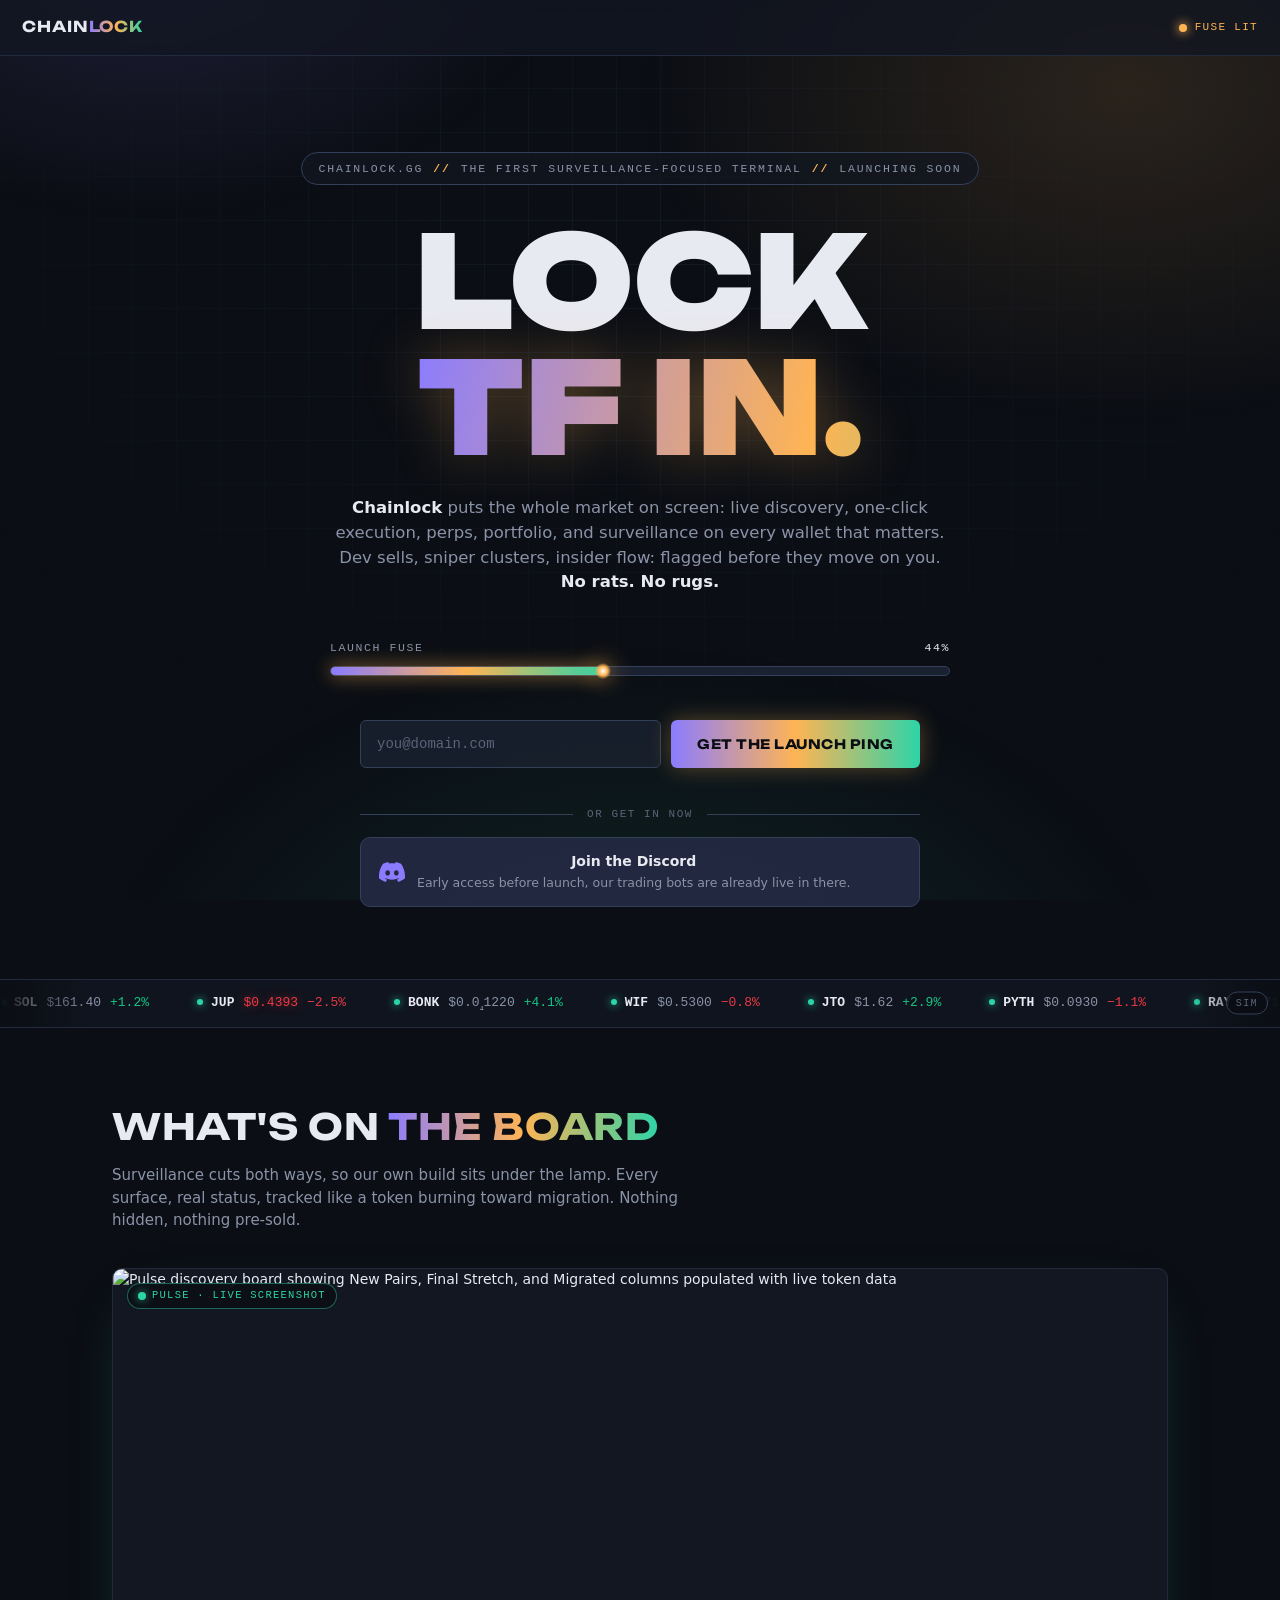
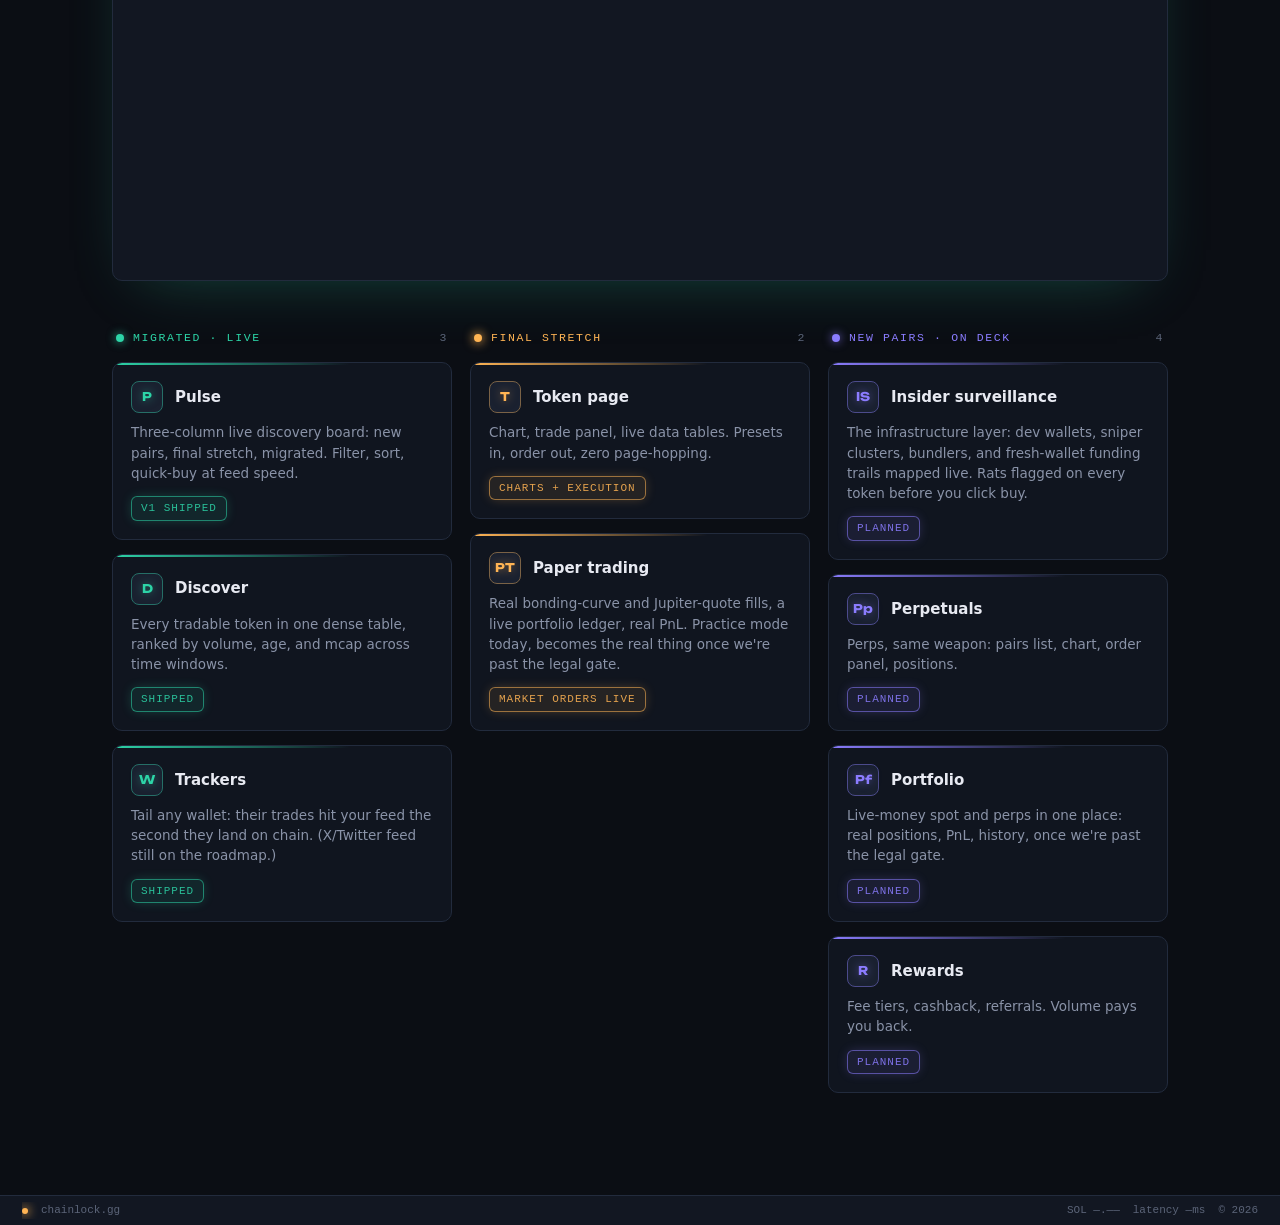
==== commit e080626d: "Update roadmap for paper-trading ship, set launch fuse to 44% Moves Paper trading into the shipped c" ====
--- a/site/index.html
+++ b/site/index.html
@@ -3,7 +3,7 @@
 <head>
 <meta charset="UTF-8" />
 <meta name="viewport" content="width=device-width, initial-scale=1.0" />
-<title>Chainlock — the first surveillance-focused Solana terminal</title>
+<title>Chainlock: the first surveillance-focused Solana terminal</title>
 <meta name="description" content="Chainlock is the first surveillance-focused Solana trading terminal. The whole market on screen: insiders mapped, rats flagged, rugs called early. Launching soon." />
 <link rel="canonical" href="https://chainlock.gg/" />
 <meta name="theme-color" content="#0b0e14" />
@@ -11,10 +11,10 @@
 <meta property="og:type" content="website" />
 <meta property="og:url" content="https://chainlock.gg/" />
 <meta property="og:site_name" content="Chainlock" />
-<meta property="og:title" content="Chainlock — the first surveillance-focused Solana terminal" />
+<meta property="og:title" content="Chainlock: the first surveillance-focused Solana terminal" />
 <meta property="og:description" content="The whole market on screen. Insiders mapped, rats flagged, rugs called early. No rats. No rugs. Launching soon." />
 <meta name="twitter:card" content="summary" />
-<meta name="twitter:title" content="Chainlock — the first surveillance-focused Solana terminal" />
+<meta name="twitter:title" content="Chainlock: the first surveillance-focused Solana terminal" />
 <meta name="twitter:description" content="The whole market on screen. Insiders mapped, rats flagged, rugs called early. Launching soon." />
 <link rel="preconnect" href="https://fonts.googleapis.com" />
 <link rel="preconnect" href="https://fonts.gstatic.com" crossorigin />
@@ -633,16 +633,16 @@
       <h1>Lock<br /><span class="grad">TF in.</span></h1>
 
       <p class="sub">
-        <strong>Chainlock</strong> puts the whole market on screen — live discovery,
+        <strong>Chainlock</strong> puts the whole market on screen: live discovery,
         one-click execution, perps, portfolio, and surveillance on every wallet that
         matters. Dev sells, sniper clusters, insider flow: flagged before they move
         on you. <strong>No rats. No rugs.</strong>
       </p>
 
-      <div class="fuse" role="img" aria-label="Launch progress: 65 percent">
+      <div class="fuse" role="img" aria-label="Launch progress: 44 percent">
         <div class="fuse-head">
           <span class="l">Launch fuse</span>
-          <span class="r" id="fusePct">65%</span>
+          <span class="r" id="fusePct">44%</span>
         </div>
         <div class="fuse-track">
           <div class="fuse-fill" id="fuseFill"></div>
@@ -658,7 +658,7 @@
         <button type="submit">Get the launch ping</button>
       </form>
       <div id="tsBox"></div>
-      <div class="notify-err" id="notifyErr">Couldn&rsquo;t lock you in &mdash; try again in a sec.</div>
+      <div class="notify-err" id="notifyErr">Couldn&rsquo;t lock you in, try again in a sec.</div>
       <div class="notify-done" id="notifyDone">Locked in. We'll ping you at launch.</div>
 
       <div class="altpath" aria-hidden="true">
@@ -670,7 +670,7 @@
         <svg width="26" height="26" viewBox="0 0 24 24" aria-hidden="true"><path d="M20.317 4.3698a19.7913 19.7913 0 00-4.8851-1.5152.0741.0741 0 00-.0785.0371c-.211.3753-.4447.8648-.6083 1.2495-1.8447-.2762-3.68-.2762-5.4868 0-.1636-.3933-.4058-.8742-.6177-1.2495a.077.077 0 00-.0785-.037 19.7363 19.7363 0 00-4.8852 1.515.0699.0699 0 00-.0321.0277C.5334 9.0458-.319 13.5799.0992 18.0578a.0824.0824 0 00.0312.0561c2.0528 1.5076 4.0413 2.4228 5.9929 3.0294a.0777.0777 0 00.0842-.0276c.4616-.6304.8731-1.2952 1.226-1.9942a.076.076 0 00-.0416-.1057c-.6528-.2476-1.2743-.5495-1.8722-.8923a.077.077 0 01-.0076-.1277c.1258-.0943.2517-.1923.3718-.2914a.0743.0743 0 01.0776-.0105c3.9278 1.7933 8.18 1.7933 12.0614 0a.0739.0739 0 01.0785.0095c.1202.099.246.1981.3728.2924a.077.077 0 01-.0066.1276 12.2986 12.2986 0 01-1.873.8914.0766.0766 0 00-.0407.1067c.3604.698.7719 1.3628 1.225 1.9932a.076.076 0 00.0842.0286c1.961-.6067 3.9495-1.5219 6.0023-3.0294a.077.077 0 00.0313-.0552c.5004-5.177-.8382-9.6739-3.5485-13.6604a.061.061 0 00-.0312-.0286zM8.02 15.3312c-1.1825 0-2.1569-1.0857-2.1569-2.419 0-1.3332.9555-2.4189 2.157-2.4189 1.2108 0 2.1757 1.0952 2.1568 2.419 0 1.3332-.9555 2.4189-2.1569 2.4189zm7.9748 0c-1.1825 0-2.1569-1.0857-2.1569-2.419 0-1.3332.9554-2.4189 2.1569-2.4189 1.2108 0 2.1757 1.0952 2.1568 2.419 0 1.3332-.946 2.4189-2.1568 2.4189Z"/></svg>
         <span>
           <strong>Join the Discord</strong>
-          <small>Early access before launch &mdash; our trading bots are already live in there.</small>
+          <small>Early access before launch, our trading bots are already live in there.</small>
         </span>
       </a>
     </section>
@@ -683,7 +683,7 @@
     <section class="board">
       <h2 class="board-title">What's on <span class="grad">the board</span></h2>
       <p class="board-sub">
-        Surveillance cuts both ways — so our own build sits under the lamp.
+        Surveillance cuts both ways, so our own build sits under the lamp.
         Every surface, real status, tracked like a token burning toward migration.
         Nothing hidden, nothing pre-sold.
       </p>
@@ -698,7 +698,7 @@
           <div class="col-head" style="color: var(--col-migrated);">
             <span class="dot dot--teal" aria-hidden="true"></span>
             Migrated · live
-            <span class="col-count">4</span>
+            <span class="col-count">3</span>
           </div>
           <div class="card card--live">
             <div class="card-top">
@@ -713,7 +713,7 @@
               <div class="avatar">D</div>
               <div class="card-name">Discover</div>
             </div>
-            <p class="card-desc">Every tradable token in one dense table — ranked by volume, age, and mcap across time windows.</p>
+            <p class="card-desc">Every tradable token in one dense table, ranked by volume, age, and mcap across time windows.</p>
             <span class="badge">shipped</span>
           </div>
           <div class="card card--live">
@@ -721,15 +721,7 @@
               <div class="avatar">W</div>
               <div class="card-name">Trackers</div>
             </div>
-            <p class="card-desc">Tail any wallet — their trades hit your feed the second they land on chain. (X/Twitter feed still on the roadmap.)</p>
-            <span class="badge">shipped</span>
-          </div>
-          <div class="card card--live">
-            <div class="card-top">
-              <div class="avatar">PT</div>
-              <div class="card-name">Paper trading</div>
-            </div>
-            <p class="card-desc">Real bonding-curve and Jupiter-quote fills, a live portfolio ledger, real PnL. Practice mode today, becomes the real thing once we're past the legal gate.</p>
+            <p class="card-desc">Tail any wallet: their trades hit your feed the second they land on chain. (X/Twitter feed still on the roadmap.)</p>
             <span class="badge">shipped</span>
           </div>
         </div>
@@ -738,7 +730,7 @@
           <div class="col-head" style="color: var(--col-stretch);">
             <span class="dot dot--amber" aria-hidden="true"></span>
             Final stretch
-            <span class="col-count">1</span>
+            <span class="col-count">2</span>
           </div>
           <div class="card card--fire">
             <div class="card-top">
@@ -748,6 +740,14 @@
             <p class="card-desc">Chart, trade panel, live data tables. Presets in, order out, zero page-hopping.</p>
             <span class="badge">charts + execution</span>
           </div>
+          <div class="card card--fire">
+            <div class="card-top">
+              <div class="avatar">PT</div>
+              <div class="card-name">Paper trading</div>
+            </div>
+            <p class="card-desc">Real bonding-curve and Jupiter-quote fills, a live portfolio ledger, real PnL. Practice mode today, becomes the real thing once we're past the legal gate.</p>
+            <span class="badge">market orders live</span>
+          </div>
         </div>
 
         <div class="col">
@@ -761,7 +761,7 @@
               <div class="avatar">IS</div>
               <div class="card-name">Insider surveillance</div>
             </div>
-            <p class="card-desc">The infrastructure layer: dev wallets, sniper clusters, bundlers, and fresh-wallet funding trails mapped live — rats flagged on every token before you click buy.</p>
+            <p class="card-desc">The infrastructure layer: dev wallets, sniper clusters, bundlers, and fresh-wallet funding trails mapped live. Rats flagged on every token before you click buy.</p>
             <span class="badge">planned</span>
           </div>
           <div class="card card--deck">
@@ -777,7 +777,7 @@
               <div class="avatar">Pf</div>
               <div class="card-name">Portfolio</div>
             </div>
-            <p class="card-desc">Live-money spot and perps in one place — real positions, PnL, history, once we're past the legal gate.</p>
+            <p class="card-desc">Live-money spot and perps in one place: real positions, PnL, history, once we're past the legal gate.</p>
             <span class="badge">planned</span>
           </div>
           <div class="card card--deck">
@@ -809,9 +809,8 @@
   var reduceMotion = window.matchMedia("(prefers-reduced-motion: reduce)").matches;
 
   // ---- light the fuse ----
-  var TARGET = 65; // phases 0-5 = MVP (PLAN.md): 0-3 shipped in full, phase 4 mostly (slice 1 shipped,
-  // slice 2 -- limit/TP-SL/blotter -- not started), phase 5 (surveillance) not started.
-  // Recalc if phase status moves; see chainlock-terminal/PLAN.md and second-brain status note.
+  var TARGET = 44; // Collin's call, set below the phase-week-weighted 65% estimate --
+  // see commit history/second-brain for that math. Recalc if phase status moves.
   requestAnimationFrame(function () {
     requestAnimationFrame(function () {
       document.getElementById("fuseFill").style.width = TARGET + "%";
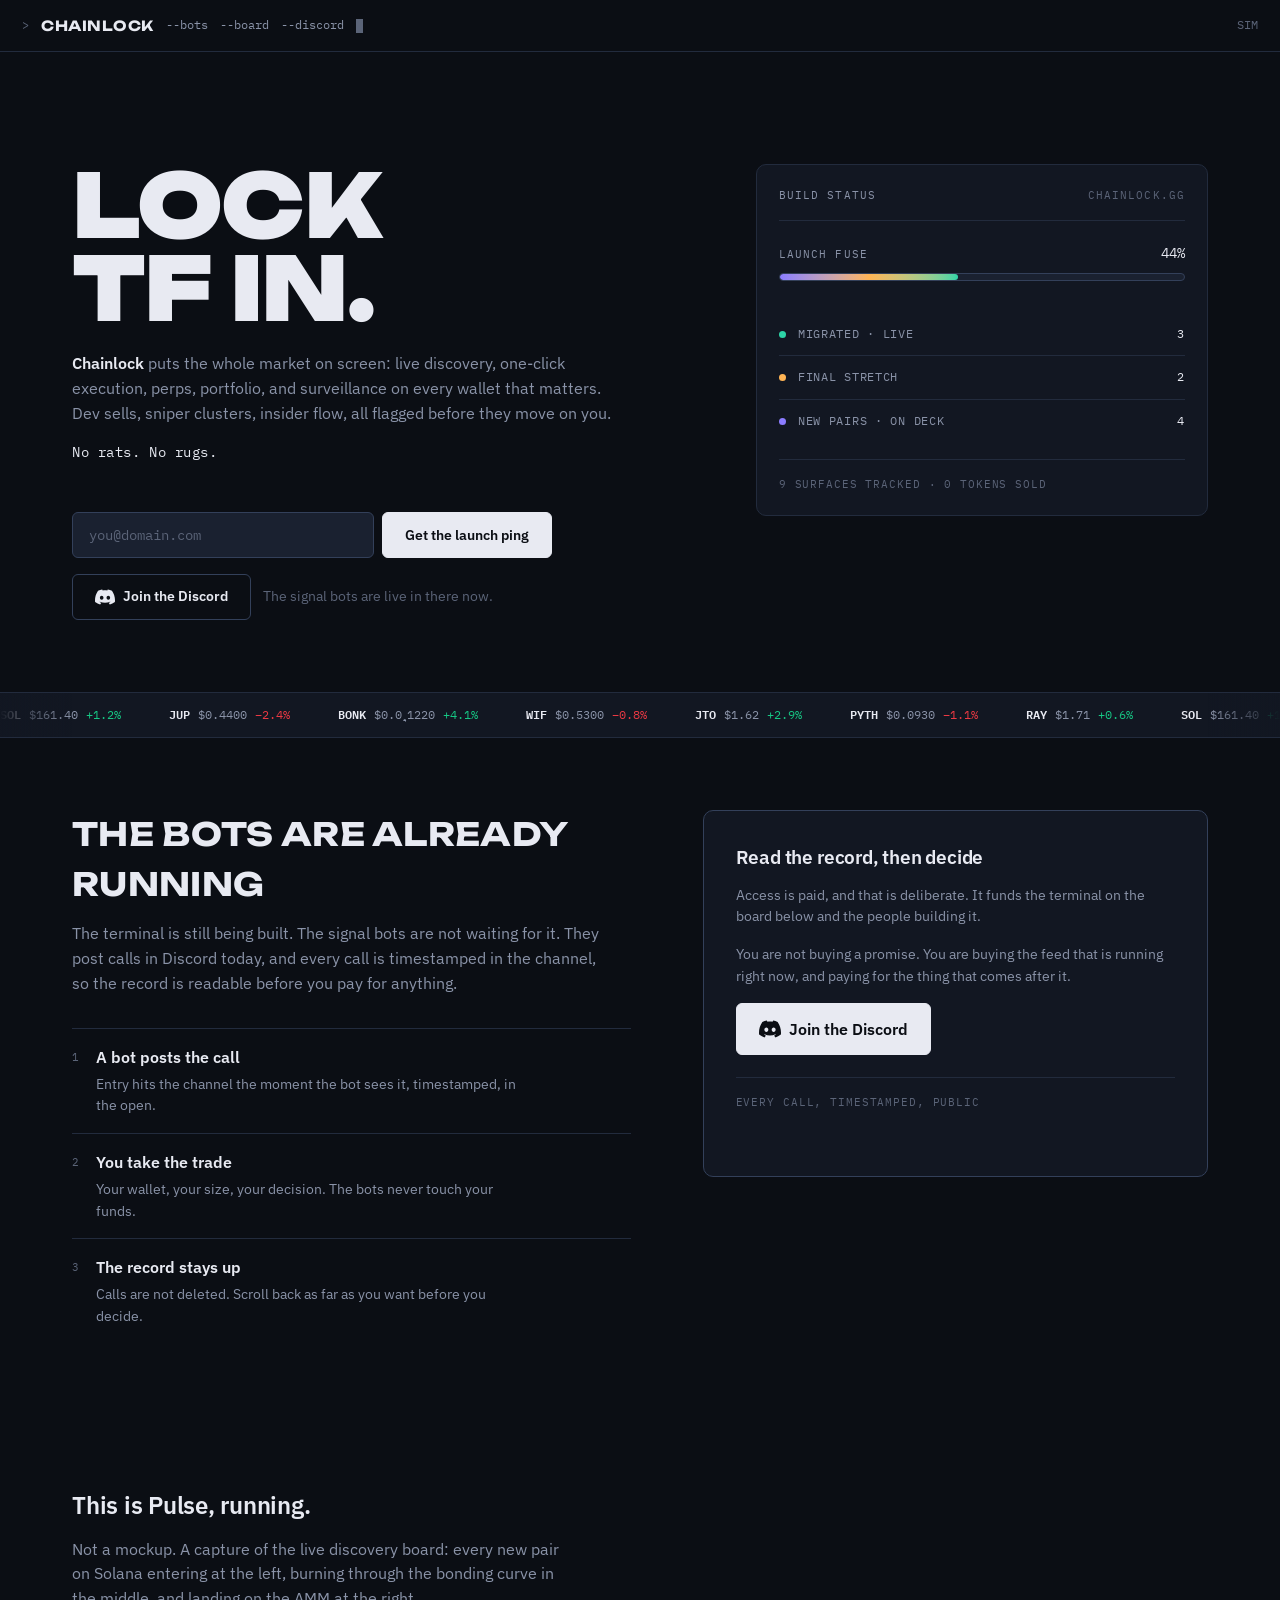
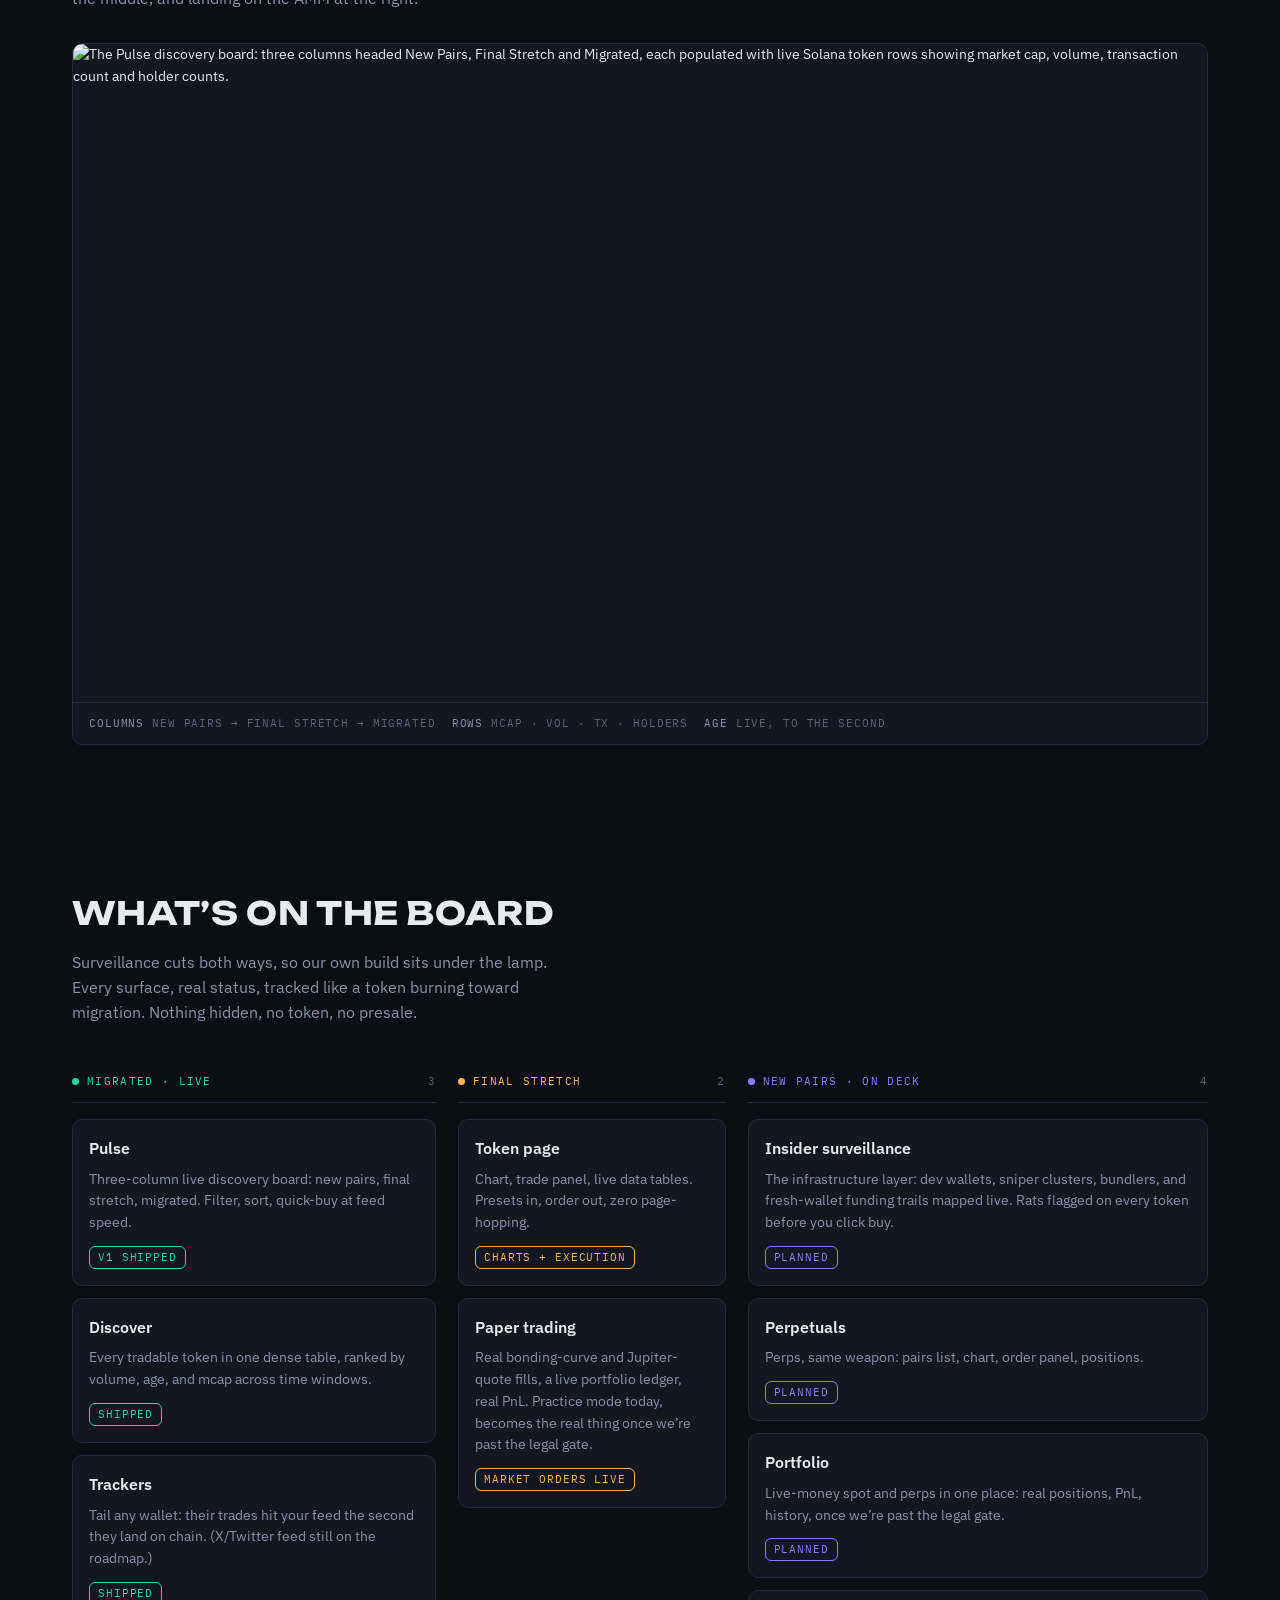
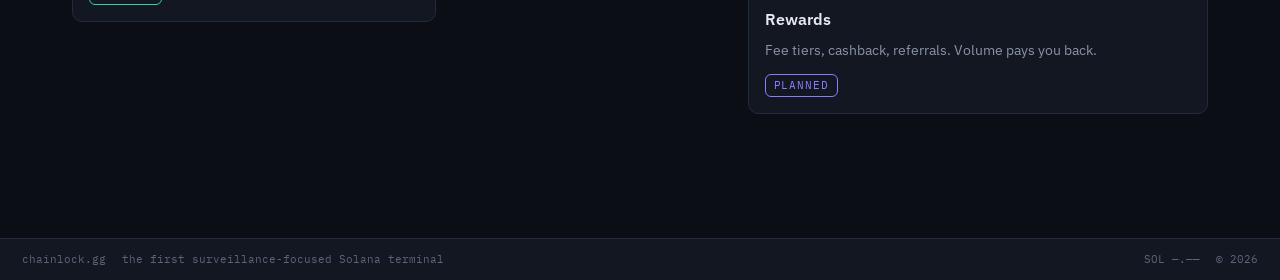
==== commit 3979e0f0: "Redesign lander as page-as-terminal; add trading-bots section The page had drifted into the generic " ====
--- a/site/index.html
+++ b/site/index.html
@@ -18,790 +18,896 @@
 <meta name="twitter:description" content="The whole market on screen. Insiders mapped, rats flagged, rugs called early. Launching soon." />
 <link rel="preconnect" href="https://fonts.googleapis.com" />
 <link rel="preconnect" href="https://fonts.gstatic.com" crossorigin />
-<link href="https://fonts.googleapis.com/css2?family=Unbounded:wght@500;700;900&amp;display=swap" rel="stylesheet" />
+<link href="https://fonts.googleapis.com/css2?family=IBM+Plex+Mono:wght@400;600&amp;family=IBM+Plex+Sans:wght@400;600&amp;family=Unbounded:wght@700;900&amp;display=swap" rel="stylesheet" />
 <style>
-  /* Same ink-blue floor + lifecycle temperatures as the terminal —
-     but the launch page is allowed to run hot. Deliberate breaks from
-     DESIGN.md for this page only: gradients, glow, motion > 300ms,
-     display type. The terminal itself stays disciplined. */
+/* Hallmark · genre: modern-minimal · macrostructure: Workbench · theme: custom
+ * (chainlock lifecycle palette, locked to chainlock-terminal/DESIGN.md §5)
+ * enrichment: none (typography + one real product capture) · nav: N8 · footer: Ft2
+ * axes: paper-band dark · display-style geometric-sans · accent-hue chromatic-other
+ * paper oklch(16.3% 0.0136 264.1) · accents violet/amber/teal (lifecycle-only)
+ * display Unbounded · body IBM Plex Sans · data IBM Plex Mono
+ * pre-emit critique: P5 H5 E4 S5 R5 V4
+ *
+ * COLOUR LAW (inherited from chainlock-terminal/DESIGN.md §6, no longer excepted):
+ *   neutral ramp ......... all chrome and all type
+ *   violet/amber/teal .... BUILD lifecycle stage only (board + fuse). Never decorative.
+ *   green/red ............ price change only (tape). Never UI state.
+ * The launch fuse is the single sanctioned gradient (DESIGN.md §6 permits it).
+ */
   :root {
-    --bg: #0b0e14;
-    --surface: #121722;
-    --surface-raised: #1a2130;
-    --border: #222b3d;
-    --border-bright: #33405a;
-
-    --text: #e8eaf2;
-    --text-dim: #8a93a8;
-    --text-faint: #5b6478;
-
-    --col-new: #8b7cff;
-    --col-stretch: #ffb454;
-    --col-migrated: #2dd4a7;
-
-    --buy: #16c784;
-    --sell: #ea3943;
-
-    --radius: 10px;
-    --radius-sm: 6px;
+    /* ---- neutral ramp (DESIGN.md §5, converted to OKLCH; all round-trip exact) ---- */
+    --bg:              oklch(16.3% 0.0136 264.1);  /* #0b0e14 */
+    --surface:         oklch(20.5% 0.0234 265.5);  /* #121722 */
+    --surface-raised:  oklch(24.8% 0.0305 264.9);  /* #1a2130 */
+    --border:          oklch(28.9% 0.0355 263.8);  /* #222b3d */
+    --border-bright:   oklch(37.2% 0.0482 263.7);  /* #33405a */
+
+    --text:            oklch(93.8% 0.011  274.9);  /* #e8eaf2 */
+    --text-dim:        oklch(66.3% 0.0329 267.1);  /* #8a93a8 */
+    --text-faint:      oklch(50.3% 0.0338 266.1);  /* #5b6478 */
+
+    /* ---- lifecycle temperature — reserved meanings, never decorative ---- */
+    --col-new:         oklch(66.3% 0.1876 285.3);  /* #8b7cff violet — on deck   */
+    --col-stretch:     oklch(82.4% 0.1408 70.2);   /* #ffb454 amber  — in flight */
+    --col-migrated:    oklch(77.8% 0.1461 169.3);  /* #2dd4a7 teal   — shipped   */
+
+    /* ---- market semantics — price change only ---- */
+    --buy:             oklch(73.4% 0.1629 159.8);  /* #16c784 */
+    --sell:            oklch(61.9% 0.2122 23.3);   /* #ea3943 */
+
+    /* Lander-only addition: DESIGN.md defines no focus token. Drawn from the
+       neutral ramp on purpose so it borrows neither a lifecycle accent nor a
+       market colour (§6). Conservative pick — revisit if the terminal adds one. */
+    --focus:           var(--text);
+
+    /* ---- spacing: DESIGN.md's 4pt scale, extended upward for page rhythm ---- */
+    --space-1: 4px;  --space-2: 8px;   --space-3: 12px; --space-4: 16px;
+    --space-5: 22px; --space-6: 32px;  --space-7: 48px; --space-8: 72px;
+    --space-9: 112px;
+
+    /* ---- type scale ---- */
+    --text-xs:  11px; --text-sm:  12px; --text-base: 14px; --text-md: 16px;
+    --text-lg:  19px; --text-xl:  24px; --text-2xl:  32px;
+    --text-display: clamp(44px, 8vw, 88px);
+
+    /* ---- motion (DESIGN.md §5 t-fast/t-med, plus hallmark's named easings) ---- */
+    --ease-out:    cubic-bezier(0.16, 1, 0.3, 1);
+    --ease-in:     cubic-bezier(0.7, 0, 0.84, 0);
+    --ease-in-out: cubic-bezier(0.65, 0, 0.35, 1);
+    --dur-micro: 120ms; --dur-short: 240ms; --dur-long: 900ms;
+
+    --radius: 10px; --radius-sm: 6px;
 
     --font-display: "Unbounded", system-ui, sans-serif;
-    --font-ui: system-ui, -apple-system, "Segoe UI", Roboto, sans-serif;
-    --font-mono: ui-monospace, "SF Mono", "Cascadia Mono", "JetBrains Mono", Menlo, Consolas, monospace;
-
+    --font-ui: "IBM Plex Sans", system-ui, -apple-system, sans-serif;
+    --font-mono: "IBM Plex Mono", ui-monospace, "SF Mono", Menlo, monospace;
+
+    /* The one sanctioned gradient (DESIGN.md §6): the fuse blends the
+       lifecycle accents as the build advances through its stages. */
     --fuse-grad: linear-gradient(90deg, var(--col-new), var(--col-stretch), var(--col-migrated));
   }
 
   * { box-sizing: border-box; margin: 0; padding: 0; }
-  html { color-scheme: dark; scroll-behavior: smooth; }
-
+  html {
+    color-scheme: dark;
+    scroll-behavior: smooth;
+    overflow-x: clip;           /* clip, not hidden — hidden makes a scroll container */
+  }
   body {
     background: var(--bg);
     color: var(--text);
     font-family: var(--font-ui);
-    font-size: 14px;
-    line-height: 1.5;
+    font-size: var(--text-base);
+    line-height: 1.55;
     min-height: 100vh;
     display: flex;
     flex-direction: column;
-    overflow-x: hidden;
-  }
-
+    overflow-x: clip;
+    -webkit-font-smoothing: antialiased;
+  }
   .mono { font-family: var(--font-mono); font-variant-numeric: tabular-nums; }
 
-  /* ============ ambient field: glow blobs + grid ============ */
-  .field {
-    position: fixed;
-    inset: 0;
-    z-index: -1;
-    pointer-events: none;
-    background-image:
-      radial-gradient(600px 420px at 12% -8%, color-mix(in srgb, var(--col-new) 16%, transparent), transparent 70%),
-      radial-gradient(700px 480px at 88% 10%, color-mix(in srgb, var(--col-stretch) 13%, transparent), transparent 70%),
-      radial-gradient(800px 560px at 50% 115%, color-mix(in srgb, var(--col-migrated) 12%, transparent), transparent 70%);
-  }
-  .field::after {
-    content: "";
-    position: absolute;
-    inset: 0;
-    background-image:
-      linear-gradient(color-mix(in srgb, var(--border) 42%, transparent) 1px, transparent 1px),
-      linear-gradient(90deg, color-mix(in srgb, var(--border) 42%, transparent) 1px, transparent 1px);
-    background-size: 44px 44px;
-    mask-image: radial-gradient(1000px 640px at 50% 30%, rgba(0,0,0,0.85), transparent 78%);
-  }
-
-  /* ============ topbar ============ */
+  /* Shared label voice — DESIGN.md §7: 11px uppercase mono, 0.1em tracking. */
+  .label {
+    font-family: var(--font-mono);
+    font-size: var(--text-xs);
+    letter-spacing: 0.1em;
+    text-transform: uppercase;
+    color: var(--text-dim);
+  }
+
+  :where(a, button, input, summary):focus-visible {
+    outline: 2px solid var(--focus);
+    outline-offset: 3px;
+    border-radius: 2px;
+  }
+
+  .dot { width: 7px; height: 7px; border-radius: 50%; flex-shrink: 0; display: inline-block; }
+  .dot--new      { background: var(--col-new); }
+  .dot--stretch  { background: var(--col-stretch); }
+  .dot--migrated { background: var(--col-migrated); }
+
+  /* ============ N8 · terminal command nav ============ */
   .topbar {
-    height: 56px;
     display: flex;
     align-items: center;
     justify-content: space-between;
-    padding: 0 22px;
+    gap: var(--space-4);
+    min-height: 52px;
+    padding: var(--space-2) var(--space-5);
     border-bottom: 1px solid var(--border);
-    background: color-mix(in srgb, var(--surface) 78%, transparent);
-    backdrop-filter: blur(6px);
+    background: var(--bg);
     position: sticky;
     top: 0;
     z-index: 10;
-  }
+    font-family: var(--font-mono);
+    font-size: var(--text-sm);
+  }
+  .prompt { display: flex; align-items: center; gap: var(--space-3); flex-wrap: wrap; }
+  .prompt-caret { color: var(--text-faint); }
   .wordmark {
     font-family: var(--font-display);
     font-weight: 700;
-    font-size: 15px;
-    letter-spacing: 0.06em;
-  }
-  .wordmark span {
-    background: var(--fuse-grad);
-    -webkit-background-clip: text;
-    background-clip: text;
-    color: transparent;
-  }
-  .topbar-status {
+    font-size: var(--text-base);
+    letter-spacing: 0.04em;
+    color: var(--text);
+    text-decoration: none;
+  }
+  .flags { display: flex; gap: var(--space-3); }
+  .flags a {
+    color: var(--text-dim);
+    text-decoration: none;
+    white-space: nowrap;
+    transition: color var(--dur-micro) var(--ease-out);
+  }
+  .flags a:hover { color: var(--text); }
+  .caret {
+    width: 7px; height: 14px;
+    background: var(--text-faint);
+    animation: blink 1.1s steps(1) infinite;
+  }
+  @keyframes blink { 0%, 50% { opacity: 1; } 50.01%, 100% { opacity: 0; } }
+
+  .feedstat {
     display: flex;
     align-items: center;
-    gap: 8px;
-    font-family: var(--font-mono);
-    font-size: 11px;
-    letter-spacing: 0.12em;
-    text-transform: uppercase;
-    color: var(--col-stretch);
-  }
-  .dot {
-    width: 8px; height: 8px; border-radius: 50%; flex-shrink: 0;
-  }
-  .dot--amber {
-    background: var(--col-stretch);
-    box-shadow: 0 0 10px 2px color-mix(in srgb, var(--col-stretch) 60%, transparent);
-    animation: pulse 1.4s ease-in-out infinite;
-  }
-  .dot--teal { background: var(--col-migrated); box-shadow: 0 0 8px 1px color-mix(in srgb, var(--col-migrated) 55%, transparent); }
-  .dot--violet { background: var(--col-new); box-shadow: 0 0 8px 1px color-mix(in srgb, var(--col-new) 55%, transparent); }
-  @keyframes pulse { 0%,100% { opacity: 1; } 50% { opacity: 0.3; } }
-
-  /* ============ hero ============ */
+    gap: var(--space-2);
+    color: var(--text-faint);
+    white-space: nowrap;
+  }
+  .feedstat[data-mode="live"] { color: var(--col-migrated); }
+
+  /* ============ hero — asymmetric split, left-biased ============ */
   main { flex: 1; }
+  .wrap { max-width: 1180px; margin: 0 auto; padding-inline: var(--space-5); }
 
   .hero {
-    max-width: 1100px;
-    margin: 0 auto;
-    padding: 96px 22px 72px;
-    text-align: center;
-  }
-
-  .eyebrow {
-    display: inline-flex;
-    flex-wrap: wrap;
-    justify-content: center;
-    max-width: 100%;
-    align-items: center;
-    gap: 10px;
-    font-family: var(--font-mono);
-    font-size: 11.5px;
-    letter-spacing: 0.16em;
-    text-transform: uppercase;
-    color: var(--text-dim);
-    border: 1px solid var(--border-bright);
-    border-radius: 999px;
-    padding: 7px 16px;
-    margin-bottom: 34px;
-    background: color-mix(in srgb, var(--surface) 70%, transparent);
-    animation: rise 700ms ease-out both;
-  }
-  .eyebrow b { color: var(--col-stretch); font-weight: 600; }
+    display: grid;
+    grid-template-columns: minmax(0, 1.15fr) minmax(0, 0.85fr);
+    gap: var(--space-8);
+    align-items: start;
+    padding-block: var(--space-9) var(--space-8);
+  }
 
   h1 {
     font-family: var(--font-display);
     font-weight: 900;
-    font-size: clamp(52px, 11vw, 128px);
-    line-height: 0.98;
-    letter-spacing: -0.01em;
+    font-size: var(--text-display);
+    line-height: 0.94;
+    letter-spacing: -0.02em;
     text-transform: uppercase;
-    margin-bottom: 26px;
-    animation: rise 700ms 80ms ease-out both;
-  }
-  h1 .grad {
-    background: linear-gradient(100deg, var(--col-new) 0%, var(--col-stretch) 45%, var(--col-migrated) 90%);
-    background-size: 200% 100%;
-    -webkit-background-clip: text;
-    background-clip: text;
-    color: transparent;
-    animation: gradShift 5s ease-in-out infinite alternate;
-    filter: drop-shadow(0 0 28px color-mix(in srgb, var(--col-stretch) 30%, transparent));
-  }
-  @keyframes gradShift { from { background-position: 0% 0; } to { background-position: 100% 0; } }
-  @keyframes rise { from { opacity: 0; transform: translateY(16px); } to { opacity: 1; transform: none; } }
-
-  .hero .sub {
-    max-width: 620px;
-    margin: 0 auto 44px;
+    color: var(--text);            /* solid ink — no gradient fill (§6) */
+    overflow-wrap: anywhere;
+    min-width: 0;
+    margin-bottom: var(--space-5);
+  }
+  .lede {
+    max-width: 54ch;
     color: var(--text-dim);
-    font-size: 16.5px;
-    animation: rise 700ms 160ms ease-out both;
-  }
-  .hero .sub strong { color: var(--text); font-weight: 600; }
-
-  /* ---- the fuse: lit, burning, glowing ---- */
-  .fuse {
-    max-width: 620px;
-    margin: 0 auto 44px;
-    animation: rise 700ms 240ms ease-out both;
-  }
-  .fuse-head {
+    font-size: var(--text-md);
+    margin-bottom: var(--space-4);
+  }
+  .lede strong { color: var(--text); font-weight: 600; }
+  .claim {
+    font-family: var(--font-mono);
+    font-size: var(--text-base);
+    letter-spacing: 0.04em;
+    color: var(--text);
+    margin-bottom: var(--space-7);
+  }
+
+  /* ---- notify ---- */
+  .notify { display: flex; gap: var(--space-2); flex-wrap: wrap; max-width: 480px; }
+  .notify input[type="email"] {
+    flex: 1 1 220px;
+    min-width: 0;
+    height: 46px;
+    background: var(--surface-raised);
+    border: 1px solid var(--border-bright);
+    border-radius: var(--radius-sm);
+    color: var(--text);
+    font-family: var(--font-mono);
+    font-size: var(--text-base);
+    padding-inline: var(--space-4);
+    transition: border-color var(--dur-micro) var(--ease-out);
+  }
+  .notify input::placeholder { color: var(--text-faint); }
+  .notify input[type="email"]:focus { outline: none; border-color: var(--text-dim); }
+  .notify input[type="email"]:focus-visible { outline: 2px solid var(--focus); outline-offset: 2px; }
+  .notify button {
+    height: 46px;
+    padding-inline: var(--space-5);
+    border: 1px solid var(--text);
+    border-radius: var(--radius-sm);
+    background: var(--text);       /* solid neutral fill — no gradient (§6) */
+    color: var(--bg);
+    font-family: var(--font-ui);
+    font-weight: 600;
+    font-size: var(--text-base);
+    white-space: nowrap;           /* clickable text never wraps */
+    cursor: pointer;
+    transition: transform var(--dur-micro) var(--ease-out),
+                background-color var(--dur-micro) var(--ease-out);
+  }
+  .notify button:hover { transform: translateY(-1px); }
+  .notify button:active { transform: translateY(0); }
+  .notify button:disabled {
+    background: var(--surface-raised);
+    border-color: var(--border-bright);
+    color: var(--text-faint);
+    cursor: not-allowed;
+    transform: none;
+  }
+  #tsBox:not(:empty) { margin-top: var(--space-3); }
+  .notify-err, .notify-done {
+    display: none;
+    margin-top: var(--space-3);
+    font-family: var(--font-mono);
+    font-size: var(--text-sm);
+  }
+  .notify-err { color: var(--text); }
+  .notify-err::before { content: "! "; color: var(--text-faint); }
+  .notify-done { color: var(--text); }
+  .notify-done::before { content: "\2713 "; color: var(--text-faint); }
+  .hp { position: absolute; left: -9999px; width: 1px; height: 1px; overflow: hidden; }
+
+  /* ---- Discord CTA ----
+     Neutral ramp only. Discord's blurple sits next to --col-new violet, and a
+     violet button would read as the "on deck" lifecycle stage (§6). The loudest
+     law-abiding treatment on this ground is the white fill, so that's what the
+     bots section uses; the hero uses the outlined pair-mate so the launch list
+     stays the hero's filled primary. */
+  .cta-row {
+    display: flex;
+    flex-wrap: wrap;
+    align-items: center;
+    gap: var(--space-3);
+    margin-top: var(--space-4);
+  }
+  .btn-discord {
+    display: inline-flex;
+    align-items: center;
+    gap: var(--space-2);
+    height: 46px;
+    padding-inline: var(--space-5);
+    border: 1px solid var(--border-bright);
+    border-radius: var(--radius-sm);
+    background: transparent;
+    color: var(--text);
+    font-family: var(--font-ui);
+    font-weight: 600;
+    font-size: var(--text-base);
+    text-decoration: none;
+    white-space: nowrap;
+    transition: border-color var(--dur-micro) var(--ease-out),
+                background-color var(--dur-micro) var(--ease-out),
+                transform var(--dur-micro) var(--ease-out);
+  }
+  .btn-discord svg { flex-shrink: 0; fill: currentColor; }
+  .btn-discord:hover { border-color: var(--text-dim); background: var(--surface-raised); }
+  .btn-discord--solid {
+    background: var(--text);
+    border-color: var(--text);
+    color: var(--bg);
+    height: 52px;
+    font-size: var(--text-md);
+  }
+  .btn-discord--solid:hover { background: var(--text); border-color: var(--text); transform: translateY(-1px); }
+  .cta-note { font-size: var(--text-base); color: var(--text-faint); }
+
+  /* ============ hero-right · build status instrument ============ */
+  .instrument {
+    border: 1px solid var(--border);
+    border-radius: var(--radius);
+    background: var(--surface);
+    padding: var(--space-5);
+  }
+  .instrument-head {
     display: flex;
     justify-content: space-between;
     align-items: baseline;
-    margin-bottom: 10px;
-    font-family: var(--font-mono);
-    font-size: 11.5px;
-    letter-spacing: 0.14em;
-    text-transform: uppercase;
-  }
-  .fuse-head .l { color: var(--text-dim); }
-  .fuse-head .r { color: var(--text); font-variant-numeric: tabular-nums; }
+    gap: var(--space-3);
+    padding-bottom: var(--space-4);
+    border-bottom: 1px solid var(--border);
+    margin-bottom: var(--space-5);
+  }
+
+  .fuse-head {
+    display: flex;
+    justify-content: space-between;
+    align-items: baseline;
+    margin-bottom: var(--space-2);
+  }
+  .fuse-head .r {
+    font-family: var(--font-mono);
+    font-variant-numeric: tabular-nums;
+    color: var(--text);
+    font-size: var(--text-base);
+  }
   .fuse-track {
     position: relative;
-    height: 10px;
+    height: 8px;
     background: var(--surface-raised);
     border: 1px solid var(--border-bright);
     border-radius: 999px;
+    overflow: hidden;
+    margin-bottom: var(--space-6);
   }
   .fuse-fill {
     position: absolute;
     inset: 0 auto 0 0;
     width: 0%;
     border-radius: 999px;
-    background: var(--fuse-grad);
-    box-shadow: 0 0 18px 2px color-mix(in srgb, var(--col-stretch) 45%, transparent);
-    transition: width 1200ms cubic-bezier(0.22, 1, 0.36, 1);
-  }
-  .spark {
-    position: absolute;
-    top: 50%;
-    left: 0%;
-    width: 16px; height: 16px;
-    margin: -8px 0 0 -8px;
-    border-radius: 50%;
-    background: radial-gradient(circle, #fff 0%, var(--col-stretch) 40%, transparent 72%);
-    filter: drop-shadow(0 0 12px var(--col-stretch));
-    transition: left 1200ms cubic-bezier(0.22, 1, 0.36, 1);
-    animation: flicker 340ms steps(2) infinite;
-  }
-  @keyframes flicker {
-    0% { transform: scale(1); opacity: 1; }
-    50% { transform: scale(1.35); opacity: 0.85; }
-    100% { transform: scale(1); opacity: 1; }
-  }
-
-  /* ---- notify ---- */
-  /* Wire the submit handler to your email provider or a worker endpoint.
-     Until then it confirms locally and stores nothing. */
-  .notify {
-    display: flex;
-    gap: 10px;
-    max-width: 560px;
-    margin: 0 auto;
-    flex-wrap: wrap;
-    justify-content: center;
-    animation: rise 700ms 320ms ease-out both;
-  }
-  .notify input {
-    flex: 1;
-    min-width: 240px;
-    height: 48px;
-    background: color-mix(in srgb, var(--surface-raised) 85%, transparent);
-    border: 1px solid var(--border-bright);
-    border-radius: var(--radius-sm);
+    background: var(--fuse-grad);   /* the one sanctioned gradient */
+    transition: width var(--dur-long) var(--ease-out);
+  }
+
+  .stage-row {
+    display: flex;
+    align-items: center;
+    gap: var(--space-3);
+    padding-block: var(--space-3);
+    border-bottom: 1px solid var(--border);
+    font-family: var(--font-mono);
+    font-size: var(--text-sm);
+    letter-spacing: 0.06em;
+    text-transform: uppercase;
+    color: var(--text-dim);
+  }
+  .stage-row:last-of-type { border-bottom: 0; }
+  .stage-row .n {
+    margin-left: auto;
     color: var(--text);
-    font-family: var(--font-mono);
-    font-size: 14px;
-    padding: 0 16px;
-  }
-  .notify input::placeholder { color: var(--text-faint); }
-  .notify input:focus {
-    outline: none;
-    border-color: var(--col-stretch);
-    box-shadow: 0 0 0 3px color-mix(in srgb, var(--col-stretch) 22%, transparent);
-  }
-  .notify button {
-    height: 48px;
-    padding: 0 26px;
-    border: none;
-    border-radius: var(--radius-sm);
-    background: var(--fuse-grad);
-    color: #0b0e14;
-    font-family: var(--font-display);
-    font-weight: 700;
-    font-size: 13px;
-    letter-spacing: 0.04em;
-    text-transform: uppercase;
-    cursor: pointer;
-    transition: transform 140ms ease, box-shadow 140ms ease;
-    box-shadow: 0 0 22px color-mix(in srgb, var(--col-stretch) 32%, transparent);
-  }
-  .notify button:hover { transform: translateY(-2px); box-shadow: 0 0 32px color-mix(in srgb, var(--col-stretch) 48%, transparent); }
-  .notify button:active { transform: translateY(0); }
-  .notify button:focus-visible { outline: 2px solid var(--text); outline-offset: 3px; }
-  .notify-done {
-    display: none;
-    justify-content: center;
-    align-items: center;
-    height: 48px;
-    font-family: var(--font-mono);
-    font-size: 14px;
-    color: var(--col-migrated);
-    text-shadow: 0 0 14px color-mix(in srgb, var(--col-migrated) 45%, transparent);
-  }
-  .hp { position: absolute; left: -9999px; width: 1px; height: 1px; overflow: hidden; }
-  #tsBox { display: flex; justify-content: center; margin-top: 12px; min-height: 0; }
-  .notify-err {
-    display: none;
-    margin-top: 12px;
-    font-family: var(--font-mono);
-    font-size: 12.5px;
-    color: var(--col-stretch);
-  }
-
-  /* ---- alt path: discord ---- */
-  .altpath {
-    display: flex;
-    align-items: center;
-    justify-content: center;
-    gap: 14px;
-    max-width: 560px;
-    margin: 26px auto 0;
-    animation: rise 700ms 360ms ease-out both;
-  }
-  .altpath-rule { flex: 1; height: 1px; background: var(--border-bright); }
-  .altpath-or {
-    font-family: var(--font-mono);
-    font-size: 11px;
-    letter-spacing: 0.14em;
+    font-variant-numeric: tabular-nums;
+  }
+  .instrument-foot {
+    margin-top: var(--space-4);
+    padding-top: var(--space-4);
+    border-top: 1px solid var(--border);
+    font-family: var(--font-mono);
+    font-size: var(--text-xs);
+    letter-spacing: 0.08em;
     text-transform: uppercase;
     color: var(--text-faint);
   }
-  .discord-cta {
-    display: flex;
-    align-items: center;
-    gap: 12px;
-    max-width: 560px;
-    margin: 14px auto 0;
-    padding: 13px 18px;
-    border: 1px solid var(--border-bright);
-    border-radius: var(--radius);
-    background: color-mix(in srgb, var(--col-new) 8%, var(--surface-raised) 85%);
-    text-decoration: none;
-    transition: transform 140ms ease, border-color 140ms ease, box-shadow 140ms ease;
-    animation: rise 700ms 400ms ease-out both;
-  }
-  .discord-cta:hover {
-    transform: translateY(-2px);
-    border-color: color-mix(in srgb, var(--col-new) 55%, var(--border-bright));
-    box-shadow: 0 10px 30px -14px color-mix(in srgb, var(--col-new) 55%, transparent);
-  }
-  .discord-cta svg { flex-shrink: 0; fill: var(--col-new); }
-  .discord-cta strong {
-    display: block;
-    font-size: 14px;
-    color: var(--text);
-  }
-  .discord-cta small {
-    display: block;
-    margin-top: 2px;
-    font-size: 12.5px;
-    color: var(--text-dim);
-  }
-
-  /* ============ marquee tape ============ */
+
+  /* ============ tape — full-bleed divider ============ */
   .tape {
-    border-top: 1px solid var(--border);
-    border-bottom: 1px solid var(--border);
-    background: color-mix(in srgb, var(--surface) 82%, transparent);
+    border-block: 1px solid var(--border);
+    background: var(--surface);
     overflow: hidden;
-    padding: 13px 0;
+    padding-block: var(--space-3);
     position: relative;
   }
   .tape::before, .tape::after {
     content: "";
     position: absolute;
     top: 0; bottom: 0;
-    width: 90px;
+    width: 72px;
     z-index: 2;
     pointer-events: none;
   }
-  .tape::before { left: 0; background: linear-gradient(90deg, var(--bg), transparent); }
-  .tape::after { right: 0; background: linear-gradient(-90deg, var(--bg), transparent); }
+  .tape::before { left: 0; background: linear-gradient(90deg, var(--surface), transparent); }
+  .tape::after { right: 0; background: linear-gradient(-90deg, var(--surface), transparent); }
   .tape-track {
     display: flex;
-    gap: 48px;
+    gap: var(--space-7);
     width: max-content;
-    animation: scroll 28s linear infinite;
-  }
-  .tape:hover .tape-track { animation-play-state: paused; }
+    animation: scroll 34s linear infinite;
+  }
+  .tape:hover .tape-track, .tape:focus-within .tape-track { animation-play-state: paused; }
   @keyframes scroll { to { transform: translateX(-50%); } }
 
   .tick {
     display: flex;
     align-items: baseline;
-    gap: 9px;
+    gap: var(--space-2);
     font-family: var(--font-mono);
     font-variant-numeric: tabular-nums;
-    font-size: 13px;
+    font-size: var(--text-sm);
     white-space: nowrap;
   }
-  .tick-sym { color: var(--text); font-weight: 700; }
-  .tick-sym::before {
-    content: "";
-    display: inline-block;
-    width: 6px; height: 6px;
-    border-radius: 50%;
-    margin-right: 8px;
-    vertical-align: 1px;
-    background: var(--stage);
-    box-shadow: 0 0 8px var(--stage);
-  }
-  .tick-price { color: var(--text-dim); transition: color 120ms ease-out; }
+  .tick-sym { color: var(--text); font-weight: 600; }
+  .tick-price { color: var(--text-dim); }
   .tick-price sub { font-size: 0.72em; }
-  .up { color: var(--buy); }
+  .up { color: var(--buy); }      /* market semantics only */
   .down { color: var(--sell); }
-  .flash-up { color: var(--buy) !important; text-shadow: 0 0 10px color-mix(in srgb, var(--buy) 60%, transparent); }
-  .flash-down { color: var(--sell) !important; text-shadow: 0 0 10px color-mix(in srgb, var(--sell) 60%, transparent); }
-
-  .tape-tag {
-    position: absolute;
-    top: 50%;
-    right: 12px;
-    transform: translateY(-50%);
-    z-index: 3;
-    display: none;
-    align-items: center;
-    gap: 6px;
-    font-family: var(--font-mono);
-    font-size: 10px;
-    letter-spacing: 0.14em;
-    text-transform: uppercase;
-    padding: 3px 9px;
-    border-radius: 999px;
-    border: 1px solid var(--border-bright);
-    background: color-mix(in srgb, var(--bg) 90%, transparent);
-    white-space: nowrap;
-  }
-  .tape-tag .dot { width: 5px; height: 5px; }
-  .tape-tag--live { color: var(--col-migrated); border-color: color-mix(in srgb, var(--col-migrated) 45%, transparent); }
-  .tape-tag--sim { color: var(--text-faint); }
-
-  /* ============ the board ============ */
-  .board {
-    max-width: 1100px;
-    margin: 0 auto;
-    padding: 72px 22px 88px;
-  }
-  .board-title {
+  .flash-up { color: var(--buy) !important; }
+  .flash-down { color: var(--sell) !important; }
+
+  /* Anchor targets clear the sticky topbar instead of landing under it. */
+  #bots, #board { scroll-margin-top: 68px; }
+
+  /* ============ bots — live today, paid, funds the build ============ */
+  .bots { padding-block: var(--space-8); }
+  .bots-grid {
+    display: grid;
+    grid-template-columns: minmax(0, 1.05fr) minmax(0, 0.95fr);
+    gap: var(--space-8);
+    align-items: start;
+  }
+  .bots-head h2 {
     font-family: var(--font-display);
     font-weight: 700;
-    font-size: clamp(24px, 4vw, 36px);
+    font-size: var(--text-2xl);
     text-transform: uppercase;
-    letter-spacing: 0.02em;
-    margin-bottom: 10px;
-  }
-  .board-title .grad {
-    background: var(--fuse-grad);
-    -webkit-background-clip: text;
-    background-clip: text;
-    color: transparent;
-  }
-  .board-sub { color: var(--text-dim); margin-bottom: 36px; max-width: 600px; font-size: 15px; }
-
-  .board-shot {
-    position: relative;
-    margin-bottom: 40px;
+    letter-spacing: 0.01em;
+    margin-bottom: var(--space-3);
+    overflow-wrap: anywhere;
+  }
+  .bots-head p { color: var(--text-dim); font-size: var(--text-md); max-width: 54ch; }
+
+  /* A real three-step sequence, so ordinal markers carry information here.
+     Plain 1/2/3 in mono rather than decorative 01/02/03 slabs. */
+  .steps { list-style: none; counter-reset: step; margin-top: var(--space-6); }
+  .steps li {
+    display: grid;
+    grid-template-columns: auto minmax(0, 1fr);
+    gap: var(--space-4);
+    padding-block: var(--space-4);
+    border-top: 1px solid var(--border);
+  }
+  .steps li::before {
+    counter-increment: step;
+    content: counter(step);
+    font-family: var(--font-mono);
+    font-size: var(--text-xs);
+    letter-spacing: 0.1em;
+    color: var(--text-faint);
+    padding-top: 4px;
+  }
+  .steps h3 { font-size: var(--text-md); font-weight: 600; margin-bottom: var(--space-1); }
+  .steps p { color: var(--text-dim); font-size: var(--text-base); }
+
+  .join {
+    border: 1px solid var(--border-bright);
+    border-radius: var(--radius);
+    background: var(--surface);
+    padding: var(--space-6);
+    position: sticky;
+    top: 76px;
+  }
+  .join h3 {
+    font-size: var(--text-lg);
+    font-weight: 600;
+    letter-spacing: -0.01em;
+    margin-bottom: var(--space-3);
+  }
+  .join p { color: var(--text-dim); font-size: var(--text-base); margin-bottom: var(--space-4); }
+  .join p:last-of-type { margin-bottom: var(--space-6); }
+  .join .proof {
+    margin-top: var(--space-5);
+    padding-top: var(--space-4);
+    border-top: 1px solid var(--border);
+    font-family: var(--font-mono);
+    font-size: var(--text-xs);
+    letter-spacing: 0.08em;
+    text-transform: uppercase;
+    color: var(--text-faint);
+    margin-bottom: 0;
+  }
+
+  /* ============ workbench — the real capture is the argument ============ */
+  .workbench { padding-block: var(--space-8); }
+  .wb-head { max-width: 62ch; margin-bottom: var(--space-6); }
+  .wb-head h2 {
+    font-family: var(--font-ui);   /* Workbench: headings are functional, not loud */
+    font-weight: 600;
+    font-size: var(--text-xl);
+    letter-spacing: -0.01em;
+    margin-bottom: var(--space-3);
+  }
+  .wb-head p { color: var(--text-dim); font-size: var(--text-md); }
+
+  figure.shot {
     border: 1px solid var(--border);
     border-radius: var(--radius);
     overflow: hidden;
     background: var(--surface);
-    box-shadow: 0 20px 60px -30px color-mix(in srgb, var(--col-migrated) 35%, transparent);
-  }
-  .board-shot img { display: block; width: 100%; height: auto; }
-  .board-shot-tag {
-    position: absolute;
-    top: 14px;
-    left: 14px;
-    display: inline-flex;
+  }
+  figure.shot img { display: block; width: 100%; height: auto; }
+  figure.shot figcaption {
+    display: flex;
+    flex-wrap: wrap;
+    gap: var(--space-2) var(--space-4);
+    padding: var(--space-3) var(--space-4);
+    border-top: 1px solid var(--border);
+    font-family: var(--font-mono);
+    font-size: var(--text-xs);
+    letter-spacing: 0.08em;
+    text-transform: uppercase;
+    color: var(--text-faint);
+  }
+  figure.shot figcaption b { color: var(--text-dim); font-weight: 400; }
+
+  /* ============ the board — 12-col, weighted by real content volume ============ */
+  .board { padding-block: var(--space-8) var(--space-9); }
+  .board-head { max-width: 62ch; margin-bottom: var(--space-7); }
+  .board-head h2 {
+    font-family: var(--font-display);
+    font-weight: 700;
+    font-size: var(--text-2xl);
+    text-transform: uppercase;
+    letter-spacing: 0.01em;
+    color: var(--text);
+    margin-bottom: var(--space-3);
+    overflow-wrap: anywhere;
+  }
+  .board-head p { color: var(--text-dim); font-size: var(--text-md); }
+
+  .cols {
+    display: grid;
+    grid-template-columns: repeat(12, minmax(0, 1fr));
+    gap: var(--space-5);
+    align-items: start;
+  }
+  /* deliberate asymmetry: track width follows real card count (3 / 2 / 4) */
+  .col--migrated { grid-column: span 4; }
+  .col--stretch  { grid-column: span 3; }
+  .col--deck     { grid-column: span 5; }
+
+  .col-head {
+    display: flex;
     align-items: center;
-    gap: 6px;
-    font-family: var(--font-mono);
-    font-size: 10.5px;
+    gap: var(--space-2);
+    padding-bottom: var(--space-3);
+    margin-bottom: var(--space-4);
+    border-bottom: 1px solid var(--border);
+    font-family: var(--font-mono);
+    font-size: var(--text-xs);
     letter-spacing: 0.12em;
     text-transform: uppercase;
-    padding: 4px 10px;
-    border-radius: 999px;
-    border: 1px solid color-mix(in srgb, var(--col-migrated) 45%, transparent);
-    background: color-mix(in srgb, var(--bg) 82%, transparent);
-    color: var(--col-migrated);
-    backdrop-filter: blur(4px);
-  }
-
-  .cols { display: grid; grid-template-columns: repeat(3, 1fr); gap: 18px; }
-
-  .col-head {
-    display: flex;
-    align-items: center;
-    gap: 9px;
-    padding: 8px 4px;
-    margin-bottom: 8px;
-    font-family: var(--font-mono);
-    font-size: 11.5px;
-    letter-spacing: 0.14em;
-    text-transform: uppercase;
-  }
-  .col-count { margin-left: auto; color: var(--text-faint); }
+  }
+  .col-head .n { margin-left: auto; color: var(--text-faint); }
 
   .card {
     --accent: var(--col-new);
-    position: relative;
-    background: color-mix(in srgb, var(--surface) 88%, transparent);
     border: 1px solid var(--border);
     border-radius: var(--radius);
-    padding: 18px;
-    margin-bottom: 14px;
-    overflow: hidden;
-    transition: transform 180ms ease, border-color 180ms ease, box-shadow 180ms ease;
-  }
-  .card::before {
-    content: "";
-    position: absolute;
-    top: 0; left: 0; right: 0;
-    height: 2px;
-    background: linear-gradient(90deg, var(--accent), transparent 70%);
-  }
-  .card:hover {
-    transform: translateY(-3px);
-    border-color: color-mix(in srgb, var(--accent) 45%, var(--border));
-    box-shadow: 0 10px 34px -12px color-mix(in srgb, var(--accent) 38%, transparent);
-  }
-  .card--live { --accent: var(--col-migrated); }
-  .card--fire { --accent: var(--col-stretch); }
-  .card--deck { --accent: var(--col-new); }
-
-  .card-top { display: flex; align-items: center; gap: 12px; margin-bottom: 9px; }
-  .avatar {
-    width: 32px; height: 32px;
-    border-radius: 8px;
-    background: var(--surface-raised);
-    border: 1px solid color-mix(in srgb, var(--accent) 40%, var(--border));
+    background: var(--surface);
+    padding: var(--space-4);
+    margin-bottom: var(--space-3);
+    /* elevation via surface lightness, never a coloured halo (§6) */
+    transition: background-color var(--dur-micro) var(--ease-out),
+                border-color var(--dur-micro) var(--ease-out);
+  }
+  .card:hover { background: var(--surface-raised); }
+  .card--migrated { --accent: var(--col-migrated); }
+  .card--stretch  { --accent: var(--col-stretch); }
+  .card--deck     { --accent: var(--col-new); }
+
+  .card-name {
     display: flex;
     align-items: center;
-    justify-content: center;
-    font-family: var(--font-display);
-    font-size: 12px;
-    font-weight: 700;
-    color: var(--accent);
-    flex-shrink: 0;
-    text-shadow: 0 0 10px color-mix(in srgb, var(--accent) 50%, transparent);
-  }
-  .card-name { font-weight: 650; font-size: 15px; }
-  .card-desc { color: var(--text-dim); font-size: 13.5px; margin-bottom: 13px; }
+    gap: var(--space-2);
+    font-weight: 600;
+    font-size: var(--text-md);
+    margin-bottom: var(--space-2);
+  }
+  .card-desc { color: var(--text-dim); font-size: var(--text-base); margin-bottom: var(--space-3); }
   .badge {
     display: inline-block;
     font-family: var(--font-mono);
-    font-size: 11px;
-    letter-spacing: 0.09em;
+    font-size: var(--text-xs);
+    letter-spacing: 0.08em;
     text-transform: uppercase;
-    padding: 3px 9px;
+    padding: 2px var(--space-2);
     border-radius: var(--radius-sm);
-    border: 1px solid color-mix(in srgb, var(--accent) 55%, transparent);
-    color: color-mix(in srgb, var(--accent) 88%, transparent);
-    background: color-mix(in srgb, var(--accent) 9%, transparent);
-    box-shadow: 0 0 12px -2px color-mix(in srgb, var(--accent) 30%, transparent);
-  }
-
-  /* ============ statusbar ============ */
+    border: 1px solid var(--accent);
+    color: var(--accent);
+    background: transparent;      /* DESIGN.md §8: 1px border, transparent fill */
+  }
+
+  /* ============ Ft2 · inline single-line statusbar ============ */
   .statusbar {
-    height: 30px;
     border-top: 1px solid var(--border);
     background: var(--surface);
     display: flex;
     align-items: center;
     justify-content: space-between;
-    padding: 0 22px;
+    flex-wrap: wrap;
+    gap: var(--space-2) var(--space-4);
+    padding: var(--space-3) var(--space-5);
     font-family: var(--font-mono);
     font-variant-numeric: tabular-nums;
-    font-size: 11px;
+    font-size: var(--text-xs);
     color: var(--text-faint);
-    gap: 16px;
-  }
-  .statusbar .left, .statusbar .right {
-    display: flex; align-items: center; gap: 13px; white-space: nowrap; overflow: hidden;
-  }
-  .statusbar .dot { width: 6px; height: 6px; }
-
-  /* ============ responsive & motion prefs ============ */
-  @media (max-width: 900px) {
-    .cols { grid-template-columns: 1fr; }
-    .hero { padding-top: 64px; }
-  }
-  @media (max-width: 480px) {
-    .statusbar .right span:nth-child(2) { display: none; }
-    .eyebrow { font-size: 10px; letter-spacing: 0.1em; gap: 7px; padding: 6px 12px; }
-  }
+  }
+  .statusbar .grp { display: flex; align-items: center; gap: var(--space-4); flex-wrap: wrap; }
+
+  /* ============ responsive ============ */
+  @media (max-width: 940px) {
+    .hero { grid-template-columns: minmax(0, 1fr); gap: var(--space-7); padding-block: var(--space-7) var(--space-6); }
+    .bots-grid { grid-template-columns: minmax(0, 1fr); gap: var(--space-7); }
+    .join { position: static; }
+    /* Collapse the 12-track grid outright — keeping 12 tracks and spanning 12
+       leaves 11 gaps (352px at --space-6), which overflows a 288px content box
+       at 320px and gets silently clipped by overflow-x: clip. */
+    .cols { grid-template-columns: minmax(0, 1fr); gap: var(--space-6); }
+    .col--migrated, .col--stretch, .col--deck { grid-column: auto; }
+  }
+  @media (max-width: 560px) {
+    :root { --text-display: clamp(38px, 13vw, 56px); }
+    .wrap { padding-inline: var(--space-4); }
+    .topbar { padding-inline: var(--space-4); }
+    .flags { gap: var(--space-2); }
+    .board { padding-block: var(--space-7); }
+  }
+
   @media (prefers-reduced-motion: reduce) {
-    .tape-track { animation: none; }
-    .spark, .dot--amber { animation: none; }
-    .eyebrow, h1, .hero .sub, .fuse, .notify, .altpath, .discord-cta { animation: none; }
-    h1 .grad { animation: none; }
-    .fuse-fill, .spark { transition: none; }
-    .card:hover { transform: none; }
+    .tape-track, .caret { animation: none; }
+    .fuse-fill { transition: none; }
+    * { scroll-behavior: auto; }
   }
 </style>
 </head>
 <body>
 
-  <div class="field" aria-hidden="true"></div>
-
   <header class="topbar">
-    <div class="wordmark">CHAIN<span>LOCK</span></div>
-    <div class="topbar-status" aria-label="Status: fuse lit">
-      <span class="dot dot--amber" aria-hidden="true"></span>
-      fuse lit
+    <div class="prompt">
+      <span class="prompt-caret" aria-hidden="true">&gt;</span>
+      <a class="wordmark" href="/">CHAINLOCK</a>
+      <nav class="flags" aria-label="Sections">
+        <a href="#bots">--bots</a>
+        <a href="#board">--board</a>
+        <a href="https://discord.gg/KQUqj6MnvJ" target="_blank" rel="noopener noreferrer">--discord</a>
+      </nav>
+      <span class="caret" aria-hidden="true"></span>
     </div>
+    <div class="feedstat" id="tapeTag" aria-live="polite"></div>
   </header>
 
   <main>
-    <section class="hero">
-      <p class="eyebrow">chainlock.gg <b>//</b> the first surveillance&#8209;focused terminal <b>//</b> launching soon</p>
-
-      <h1>Lock<br /><span class="grad">TF in.</span></h1>
-
-      <p class="sub">
-        <strong>Chainlock</strong> puts the whole market on screen: live discovery,
-        one-click execution, perps, portfolio, and surveillance on every wallet that
-        matters. Dev sells, sniper clusters, insider flow: flagged before they move
-        on you. <strong>No rats. No rugs.</strong>
-      </p>
-
-      <div class="fuse" role="img" aria-label="Launch progress: 44 percent">
-        <div class="fuse-head">
-          <span class="l">Launch fuse</span>
-          <span class="r" id="fusePct">44%</span>
-        </div>
-        <div class="fuse-track">
-          <div class="fuse-fill" id="fuseFill"></div>
-          <div class="spark" id="spark" aria-hidden="true"></div>
-        </div>
-      </div>
-
-      <!-- Submits to /api/subscribe (functions/api/subscribe.js).
-           See README.md for the KV + Turnstile setup steps. -->
-      <form class="notify" id="notifyForm">
-        <input type="email" id="notifyEmail" placeholder="you@domain.com" required aria-label="Email address" />
-        <input class="hp" type="text" id="hpField" name="company" tabindex="-1" autocomplete="off" aria-hidden="true" />
-        <button type="submit">Get the launch ping</button>
-      </form>
-      <div id="tsBox"></div>
-      <div class="notify-err" id="notifyErr">Couldn&rsquo;t lock you in, try again in a sec.</div>
-      <div class="notify-done" id="notifyDone">Locked in. We'll ping you at launch.</div>
-
-      <div class="altpath" aria-hidden="true">
-        <span class="altpath-rule"></span>
-        <span class="altpath-or">or get in now</span>
-        <span class="altpath-rule"></span>
-      </div>
-      <a class="discord-cta" href="https://discord.gg/KQUqj6MnvJ" target="_blank" rel="noopener noreferrer">
-        <svg width="26" height="26" viewBox="0 0 24 24" aria-hidden="true"><path d="M20.317 4.3698a19.7913 19.7913 0 00-4.8851-1.5152.0741.0741 0 00-.0785.0371c-.211.3753-.4447.8648-.6083 1.2495-1.8447-.2762-3.68-.2762-5.4868 0-.1636-.3933-.4058-.8742-.6177-1.2495a.077.077 0 00-.0785-.037 19.7363 19.7363 0 00-4.8852 1.515.0699.0699 0 00-.0321.0277C.5334 9.0458-.319 13.5799.0992 18.0578a.0824.0824 0 00.0312.0561c2.0528 1.5076 4.0413 2.4228 5.9929 3.0294a.0777.0777 0 00.0842-.0276c.4616-.6304.8731-1.2952 1.226-1.9942a.076.076 0 00-.0416-.1057c-.6528-.2476-1.2743-.5495-1.8722-.8923a.077.077 0 01-.0076-.1277c.1258-.0943.2517-.1923.3718-.2914a.0743.0743 0 01.0776-.0105c3.9278 1.7933 8.18 1.7933 12.0614 0a.0739.0739 0 01.0785.0095c.1202.099.246.1981.3728.2924a.077.077 0 01-.0066.1276 12.2986 12.2986 0 01-1.873.8914.0766.0766 0 00-.0407.1067c.3604.698.7719 1.3628 1.225 1.9932a.076.076 0 00.0842.0286c1.961-.6067 3.9495-1.5219 6.0023-3.0294a.077.077 0 00.0313-.0552c.5004-5.177-.8382-9.6739-3.5485-13.6604a.061.061 0 00-.0312-.0286zM8.02 15.3312c-1.1825 0-2.1569-1.0857-2.1569-2.419 0-1.3332.9555-2.4189 2.157-2.4189 1.2108 0 2.1757 1.0952 2.1568 2.419 0 1.3332-.9555 2.4189-2.1569 2.4189zm7.9748 0c-1.1825 0-2.1569-1.0857-2.1569-2.419 0-1.3332.9554-2.4189 2.1569-2.4189 1.2108 0 2.1757 1.0952 2.1568 2.419 0 1.3332-.946 2.4189-2.1568 2.4189Z"/></svg>
-        <span>
-          <strong>Join the Discord</strong>
-          <small>Early access before launch, our trading bots are already live in there.</small>
-        </span>
-      </a>
-    </section>
-
-    <div class="tape" aria-hidden="true">
-      <div class="tape-track" id="tapeTrack"></div>
-      <div class="tape-tag" id="tapeTag"></div>
-    </div>
-
-    <section class="board">
-      <h2 class="board-title">What's on <span class="grad">the board</span></h2>
-      <p class="board-sub">
-        Surveillance cuts both ways, so our own build sits under the lamp.
-        Every surface, real status, tracked like a token burning toward migration.
-        Nothing hidden, nothing pre-sold.
-      </p>
-
-      <figure class="board-shot">
-        <span class="board-shot-tag"><span class="dot dot--teal" aria-hidden="true"></span>Pulse &middot; live screenshot</span>
-        <img src="/img/pulse-preview.webp" width="1600" height="928" loading="lazy" alt="Pulse discovery board showing New Pairs, Final Stretch, and Migrated columns populated with live token data" />
-      </figure>
-
-      <div class="cols">
-        <div class="col">
-          <div class="col-head" style="color: var(--col-migrated);">
-            <span class="dot dot--teal" aria-hidden="true"></span>
-            Migrated · live
-            <span class="col-count">3</span>
-          </div>
-          <div class="card card--live">
-            <div class="card-top">
-              <div class="avatar">P</div>
-              <div class="card-name">Pulse</div>
-            </div>
-            <p class="card-desc">Three-column live discovery board: new pairs, final stretch, migrated. Filter, sort, quick-buy at feed speed.</p>
-            <span class="badge">v1 shipped</span>
-          </div>
-          <div class="card card--live">
-            <div class="card-top">
-              <div class="avatar">D</div>
-              <div class="card-name">Discover</div>
-            </div>
-            <p class="card-desc">Every tradable token in one dense table, ranked by volume, age, and mcap across time windows.</p>
-            <span class="badge">shipped</span>
-          </div>
-          <div class="card card--live">
-            <div class="card-top">
-              <div class="avatar">W</div>
-              <div class="card-name">Trackers</div>
-            </div>
-            <p class="card-desc">Tail any wallet: their trades hit your feed the second they land on chain. (X/Twitter feed still on the roadmap.)</p>
-            <span class="badge">shipped</span>
+    <div class="wrap">
+      <section class="hero">
+        <div>
+          <h1>Lock<br />TF in.</h1>
+
+          <p class="lede">
+            <strong>Chainlock</strong> puts the whole market on screen: live discovery,
+            one-click execution, perps, portfolio, and surveillance on every wallet that
+            matters. Dev sells, sniper clusters, insider flow, all flagged before they
+            move on you.
+          </p>
+          <p class="claim">No rats. No rugs.</p>
+
+          <!-- Submits to /api/subscribe (functions/api/subscribe.js).
+               See README.md for the KV + Turnstile setup steps. -->
+          <form class="notify" id="notifyForm">
+            <input type="email" id="notifyEmail" placeholder="you@domain.com" required aria-label="Email address" />
+            <input class="hp" type="text" id="hpField" name="company" tabindex="-1" autocomplete="off" aria-hidden="true" />
+            <button type="submit">Get the launch ping</button>
+          </form>
+          <div id="tsBox"></div>
+          <p class="notify-err" id="notifyErr">Couldn&rsquo;t lock you in. Try again in a sec.</p>
+          <p class="notify-done" id="notifyDone">Locked in. We&rsquo;ll ping you at launch.</p>
+
+          <div class="cta-row">
+            <a class="btn-discord" href="https://discord.gg/KQUqj6MnvJ" target="_blank" rel="noopener noreferrer">
+              <svg width="20" height="20" viewBox="0 0 24 24" aria-hidden="true"><path d="M20.317 4.3698a19.7913 19.7913 0 00-4.8851-1.5152.0741.0741 0 00-.0785.0371c-.211.3753-.4447.8648-.6083 1.2495-1.8447-.2762-3.68-.2762-5.4868 0-.1636-.3933-.4058-.8742-.6177-1.2495a.077.077 0 00-.0785-.037 19.7363 19.7363 0 00-4.8852 1.515.0699.0699 0 00-.0321.0277C.5334 9.0458-.319 13.5799.0992 18.0578a.0824.0824 0 00.0312.0561c2.0528 1.5076 4.0413 2.4228 5.9929 3.0294a.0777.0777 0 00.0842-.0276c.4616-.6304.8731-1.2952 1.226-1.9942a.076.076 0 00-.0416-.1057c-.6528-.2476-1.2743-.5495-1.8722-.8923a.077.077 0 01-.0076-.1277c.1258-.0943.2517-.1923.3718-.2914a.0743.0743 0 01.0776-.0105c3.9278 1.7933 8.18 1.7933 12.0614 0a.0739.0739 0 01.0785.0095c.1202.099.246.1981.3728.2924a.077.077 0 01-.0066.1276 12.2986 12.2986 0 01-1.873.8914.0766.0766 0 00-.0407.1067c.3604.698.7719 1.3628 1.225 1.9932a.076.076 0 00.0842.0286c1.961-.6067 3.9495-1.5219 6.0023-3.0294a.077.077 0 00.0313-.0552c.5004-5.177-.8382-9.6739-3.5485-13.6604a.061.061 0 00-.0312-.0286zM8.02 15.3312c-1.1825 0-2.1569-1.0857-2.1569-2.419 0-1.3332.9555-2.4189 2.157-2.4189 1.2108 0 2.1757 1.0952 2.1568 2.419 0 1.3332-.9555 2.4189-2.1569 2.4189zm7.9748 0c-1.1825 0-2.1569-1.0857-2.1569-2.419 0-1.3332.9554-2.4189 2.1569-2.4189 1.2108 0 2.1757 1.0952 2.1568 2.419 0 1.3332-.946 2.4189-2.1568 2.4189Z"/></svg>
+              Join the Discord
+            </a>
+            <span class="cta-note">The signal bots are live in there now.</span>
           </div>
         </div>
 
-        <div class="col">
-          <div class="col-head" style="color: var(--col-stretch);">
-            <span class="dot dot--amber" aria-hidden="true"></span>
-            Final stretch
-            <span class="col-count">2</span>
+        <aside class="instrument" aria-label="Chainlock build status">
+          <div class="instrument-head">
+            <span class="label">Build status</span>
+            <span class="label" style="color: var(--text-faint)">chainlock.gg</span>
           </div>
-          <div class="card card--fire">
-            <div class="card-top">
-              <div class="avatar">T</div>
-              <div class="card-name">Token page</div>
+
+          <div class="fuse-head">
+            <span class="label">Launch fuse</span>
+            <span class="r" id="fusePct">&mdash;</span>
+          </div>
+          <div class="fuse-track">
+            <div class="fuse-fill" id="fuseFill"></div>
+          </div>
+
+          <div class="stage-row">
+            <span class="dot dot--migrated" aria-hidden="true"></span>
+            Migrated &middot; live <span class="n">3</span>
+          </div>
+          <div class="stage-row">
+            <span class="dot dot--stretch" aria-hidden="true"></span>
+            Final stretch <span class="n">2</span>
+          </div>
+          <div class="stage-row">
+            <span class="dot dot--new" aria-hidden="true"></span>
+            New pairs &middot; on deck <span class="n">4</span>
+          </div>
+
+          <p class="instrument-foot">9 surfaces tracked &middot; 0 tokens sold</p>
+        </aside>
+      </section>
+    </div>
+
+    <div class="tape">
+      <div class="tape-track" id="tapeTrack" aria-hidden="true"></div>
+    </div>
+
+    <div class="wrap">
+      <section class="bots" id="bots">
+        <div class="bots-grid">
+          <div class="bots-head">
+            <h2>The bots are already running</h2>
+            <p>
+              The terminal is still being built. The signal bots are not waiting for it.
+              They post calls in Discord today, and every call is timestamped in the
+              channel, so the record is readable before you pay for anything.
+            </p>
+
+            <ol class="steps">
+              <li>
+                <div>
+                  <h3>A bot posts the call</h3>
+                  <p>Entry hits the channel the moment the bot sees it, timestamped, in the open.</p>
+                </div>
+              </li>
+              <li>
+                <div>
+                  <h3>You take the trade</h3>
+                  <p>Your wallet, your size, your decision. The bots never touch your funds.</p>
+                </div>
+              </li>
+              <li>
+                <div>
+                  <h3>The record stays up</h3>
+                  <p>Calls are not deleted. Scroll back as far as you want before you decide.</p>
+                </div>
+              </li>
+            </ol>
+          </div>
+
+          <aside class="join">
+            <h3>Read the record, then decide</h3>
+            <p>
+              Access is paid, and that is deliberate. It funds the terminal on the board
+              below and the people building it.
+            </p>
+            <p>
+              You are not buying a promise. You are buying the feed that is running right
+              now, and paying for the thing that comes after it.
+            </p>
+            <a class="btn-discord btn-discord--solid" href="https://discord.gg/KQUqj6MnvJ" target="_blank" rel="noopener noreferrer">
+              <svg width="22" height="22" viewBox="0 0 24 24" aria-hidden="true"><path d="M20.317 4.3698a19.7913 19.7913 0 00-4.8851-1.5152.0741.0741 0 00-.0785.0371c-.211.3753-.4447.8648-.6083 1.2495-1.8447-.2762-3.68-.2762-5.4868 0-.1636-.3933-.4058-.8742-.6177-1.2495a.077.077 0 00-.0785-.037 19.7363 19.7363 0 00-4.8852 1.515.0699.0699 0 00-.0321.0277C.5334 9.0458-.319 13.5799.0992 18.0578a.0824.0824 0 00.0312.0561c2.0528 1.5076 4.0413 2.4228 5.9929 3.0294a.0777.0777 0 00.0842-.0276c.4616-.6304.8731-1.2952 1.226-1.9942a.076.076 0 00-.0416-.1057c-.6528-.2476-1.2743-.5495-1.8722-.8923a.077.077 0 01-.0076-.1277c.1258-.0943.2517-.1923.3718-.2914a.0743.0743 0 01.0776-.0105c3.9278 1.7933 8.18 1.7933 12.0614 0a.0739.0739 0 01.0785.0095c.1202.099.246.1981.3728.2924a.077.077 0 01-.0066.1276 12.2986 12.2986 0 01-1.873.8914.0766.0766 0 00-.0407.1067c.3604.698.7719 1.3628 1.225 1.9932a.076.076 0 00.0842.0286c1.961-.6067 3.9495-1.5219 6.0023-3.0294a.077.077 0 00.0313-.0552c.5004-5.177-.8382-9.6739-3.5485-13.6604a.061.061 0 00-.0312-.0286zM8.02 15.3312c-1.1825 0-2.1569-1.0857-2.1569-2.419 0-1.3332.9555-2.4189 2.157-2.4189 1.2108 0 2.1757 1.0952 2.1568 2.419 0 1.3332-.9555 2.4189-2.1569 2.4189zm7.9748 0c-1.1825 0-2.1569-1.0857-2.1569-2.419 0-1.3332.9554-2.4189 2.1569-2.4189 1.2108 0 2.1757 1.0952 2.1568 2.419 0 1.3332-.946 2.4189-2.1568 2.4189Z"/></svg>
+              Join the Discord
+            </a>
+            <p class="proof">Every call, timestamped, public</p>
+          </aside>
+        </div>
+      </section>
+
+      <section class="workbench">
+        <div class="wb-head">
+          <h2>This is Pulse, running.</h2>
+          <p>
+            Not a mockup. A capture of the live discovery board: every new pair on Solana
+            entering at the left, burning through the bonding curve in the middle, and
+            landing on the AMM at the right.
+          </p>
+        </div>
+        <figure class="shot">
+          <img src="/img/pulse-preview.webp" width="1600" height="928" loading="lazy" decoding="async"
+               alt="The Pulse discovery board: three columns headed New Pairs, Final Stretch and Migrated, each populated with live Solana token rows showing market cap, volume, transaction count and holder counts." />
+          <figcaption>
+            <span><b>Columns</b> new pairs &rarr; final stretch &rarr; migrated</span>
+            <span><b>Rows</b> mcap &middot; vol &middot; tx &middot; holders</span>
+            <span><b>Age</b> live, to the second</span>
+          </figcaption>
+        </figure>
+      </section>
+
+      <section class="board" id="board">
+        <div class="board-head">
+          <h2>What&rsquo;s on the board</h2>
+          <p>
+            Surveillance cuts both ways, so our own build sits under the lamp. Every surface,
+            real status, tracked like a token burning toward migration. Nothing hidden,
+            no token, no presale.
+          </p>
+        </div>
+
+        <div class="cols">
+          <div class="col--migrated">
+            <div class="col-head" style="color: var(--col-migrated)">
+              <span class="dot dot--migrated" aria-hidden="true"></span>
+              Migrated &middot; live <span class="n">3</span>
             </div>
-            <p class="card-desc">Chart, trade panel, live data tables. Presets in, order out, zero page-hopping.</p>
-            <span class="badge">charts + execution</span>
+            <article class="card card--migrated">
+              <h3 class="card-name">Pulse</h3>
+              <p class="card-desc">Three-column live discovery board: new pairs, final stretch, migrated. Filter, sort, quick-buy at feed speed.</p>
+              <span class="badge">v1 shipped</span>
+            </article>
+            <article class="card card--migrated">
+              <h3 class="card-name">Discover</h3>
+              <p class="card-desc">Every tradable token in one dense table, ranked by volume, age, and mcap across time windows.</p>
+              <span class="badge">shipped</span>
+            </article>
+            <article class="card card--migrated">
+              <h3 class="card-name">Trackers</h3>
+              <p class="card-desc">Tail any wallet: their trades hit your feed the second they land on chain. (X/Twitter feed still on the roadmap.)</p>
+              <span class="badge">shipped</span>
+            </article>
           </div>
-          <div class="card card--fire">
-            <div class="card-top">
-              <div class="avatar">PT</div>
-              <div class="card-name">Paper trading</div>
+
+          <div class="col--stretch">
+            <div class="col-head" style="color: var(--col-stretch)">
+              <span class="dot dot--stretch" aria-hidden="true"></span>
+              Final stretch <span class="n">2</span>
             </div>
-            <p class="card-desc">Real bonding-curve and Jupiter-quote fills, a live portfolio ledger, real PnL. Practice mode today, becomes the real thing once we're past the legal gate.</p>
-            <span class="badge">market orders live</span>
+            <article class="card card--stretch">
+              <h3 class="card-name">Token page</h3>
+              <p class="card-desc">Chart, trade panel, live data tables. Presets in, order out, zero page-hopping.</p>
+              <span class="badge">charts + execution</span>
+            </article>
+            <article class="card card--stretch">
+              <h3 class="card-name">Paper trading</h3>
+              <p class="card-desc">Real bonding-curve and Jupiter-quote fills, a live portfolio ledger, real PnL. Practice mode today, becomes the real thing once we&rsquo;re past the legal gate.</p>
+              <span class="badge">market orders live</span>
+            </article>
+          </div>
+
+          <div class="col--deck">
+            <div class="col-head" style="color: var(--col-new)">
+              <span class="dot dot--new" aria-hidden="true"></span>
+              New pairs &middot; on deck <span class="n">4</span>
+            </div>
+            <article class="card card--deck">
+              <h3 class="card-name">Insider surveillance</h3>
+              <p class="card-desc">The infrastructure layer: dev wallets, sniper clusters, bundlers, and fresh-wallet funding trails mapped live. Rats flagged on every token before you click buy.</p>
+              <span class="badge">planned</span>
+            </article>
+            <article class="card card--deck">
+              <h3 class="card-name">Perpetuals</h3>
+              <p class="card-desc">Perps, same weapon: pairs list, chart, order panel, positions.</p>
+              <span class="badge">planned</span>
+            </article>
+            <article class="card card--deck">
+              <h3 class="card-name">Portfolio</h3>
+              <p class="card-desc">Live-money spot and perps in one place: real positions, PnL, history, once we&rsquo;re past the legal gate.</p>
+              <span class="badge">planned</span>
+            </article>
+            <article class="card card--deck">
+              <h3 class="card-name">Rewards</h3>
+              <p class="card-desc">Fee tiers, cashback, referrals. Volume pays you back.</p>
+              <span class="badge">planned</span>
+            </article>
           </div>
         </div>
-
-        <div class="col">
-          <div class="col-head" style="color: var(--col-new);">
-            <span class="dot dot--violet" aria-hidden="true"></span>
-            New pairs · on deck
-            <span class="col-count">4</span>
-          </div>
-          <div class="card card--deck">
-            <div class="card-top">
-              <div class="avatar">IS</div>
-              <div class="card-name">Insider surveillance</div>
-            </div>
-            <p class="card-desc">The infrastructure layer: dev wallets, sniper clusters, bundlers, and fresh-wallet funding trails mapped live. Rats flagged on every token before you click buy.</p>
-            <span class="badge">planned</span>
-          </div>
-          <div class="card card--deck">
-            <div class="card-top">
-              <div class="avatar">Pp</div>
-              <div class="card-name">Perpetuals</div>
-            </div>
-            <p class="card-desc">Perps, same weapon: pairs list, chart, order panel, positions.</p>
-            <span class="badge">planned</span>
-          </div>
-          <div class="card card--deck">
-            <div class="card-top">
-              <div class="avatar">Pf</div>
-              <div class="card-name">Portfolio</div>
-            </div>
-            <p class="card-desc">Live-money spot and perps in one place: real positions, PnL, history, once we're past the legal gate.</p>
-            <span class="badge">planned</span>
-          </div>
-          <div class="card card--deck">
-            <div class="card-top">
-              <div class="avatar">R</div>
-              <div class="card-name">Rewards</div>
-            </div>
-            <p class="card-desc">Fee tiers, cashback, referrals. Volume pays you back.</p>
-            <span class="badge">planned</span>
-          </div>
-        </div>
-      </div>
-    </section>
+      </section>
+    </div>
   </main>
 
   <footer class="statusbar">
-    <div class="left">
-      <span class="dot dot--amber" aria-hidden="true"></span>
+    <div class="grp">
       <span>chainlock.gg</span>
+      <span>the first surveillance-focused Solana terminal</span>
     </div>
-    <div class="right">
-      <span id="solStat">SOL —.——</span>
-      <span>latency —ms</span>
-      <span>© 2026</span>
+    <div class="grp">
+      <span id="solStat">SOL &mdash;.&mdash;&mdash;</span>
+      <span>&copy; 2026</span>
     </div>
   </footer>
 
@@ -809,14 +915,23 @@
   var reduceMotion = window.matchMedia("(prefers-reduced-motion: reduce)").matches;
 
   // ---- light the fuse ----
+  // Single source of truth: the bar, the readout and the a11y label all derive
+  // from TARGET, so bumping it here can't leave a stale number on the page.
   var TARGET = 44; // Collin's call, set below the phase-week-weighted 65% estimate --
   // see commit history/second-brain for that math. Recalc if phase status moves.
-  requestAnimationFrame(function () {
+  (function () {
+    var pct = document.getElementById("fusePct");
+    var fill = document.getElementById("fuseFill");
+    pct.textContent = TARGET + "%";
+    fill.setAttribute("role", "progressbar");
+    fill.setAttribute("aria-valuenow", String(TARGET));
+    fill.setAttribute("aria-valuemin", "0");
+    fill.setAttribute("aria-valuemax", "100");
+    fill.setAttribute("aria-label", "Launch progress");
     requestAnimationFrame(function () {
-      document.getElementById("fuseFill").style.width = TARGET + "%";
-      document.getElementById("spark").style.left = TARGET + "%";
+      requestAnimationFrame(function () { fill.style.width = TARGET + "%"; });
     });
-  });
+  })();
 
   // ---- notify: POSTs to the Pages Function at /api/subscribe ----
   var TURNSTILE_SITE_KEY = "0x4AAAAAAD6QJ9gVHsEdOypQ"; // paste your Turnstile site key here to enable bot checks
@@ -839,7 +954,7 @@
     err.style.display = "none";
     notifyBtn.disabled = true;
     var oldLabel = notifyBtn.textContent;
-    notifyBtn.textContent = "Locking in\u2026";
+    notifyBtn.textContent = "Locking in…";
     var payload = {
       email: document.getElementById("notifyEmail").value,
       company: document.getElementById("hpField").value,
@@ -854,7 +969,7 @@
       notifyForm.style.display = "none";
       var tsBox = document.getElementById("tsBox");
       if (tsBox) tsBox.style.display = "none";
-      document.getElementById("notifyDone").style.display = "flex";
+      document.getElementById("notifyDone").style.display = "block";
     }).catch(function () {
       err.style.display = "block";
       notifyBtn.disabled = false;
@@ -881,9 +996,9 @@
   var haveLive = false;
   var simStarted = false;
 
-  var SUBS = "\u2080\u2081\u2082\u2083\u2084\u2085\u2086\u2087\u2088\u2089";
+  var SUBS = "₀₁₂₃₄₅₆₇₈₉";
   function fmtPrice(p) {
-    if (p == null) return "$\u2014";
+    if (p == null) return "$—";
     if (p >= 1000) return "$" + p.toLocaleString("en-US", { maximumFractionDigits: 0 });
     if (p >= 1) return "$" + p.toFixed(2);
     if (p >= 0.01) return "$" + p.toFixed(4);
@@ -893,8 +1008,8 @@
     return "$0.0<sub>" + String(zeros).split("").map(function (d) { return SUBS[+d]; }).join("") + "</sub>" + s.slice(zeros, zeros + 4);
   }
   function fmtChg(c) {
-    if (c == null) return "\u2014";
-    return (c >= 0 ? "+" : "\u2212") + Math.abs(c).toFixed(1) + "%";
+    if (c == null) return "—";
+    return (c >= 0 ? "+" : "−") + Math.abs(c).toFixed(1) + "%";
   }
 
   // build the marquee (two copies for a seamless loop)
@@ -903,7 +1018,6 @@
     state.forEach(function (t, i) {
       var el = document.createElement("div");
       el.className = "tick";
-      el.style.setProperty("--stage", "var(--col-migrated)");
       el.innerHTML =
         '<span class="tick-sym">' + t.sym + "</span>" +
         '<span class="tick-price" data-p="' + i + '">' + fmtPrice(t.price) + "</span>" +
@@ -928,16 +1042,16 @@
     });
   }
 
+  // Feed status lives in the topbar (it is status, and the topbar is the status line).
   function setTag(mode) {
     var tag = document.getElementById("tapeTag");
     if (mode === "live") {
-      tag.innerHTML = '<span class="dot dot--teal"></span>live \u00b7 24h';
-      tag.className = "tape-tag tape-tag--live";
+      tag.innerHTML = '<span class="dot dot--migrated"></span>LIVE · 24H';
+      tag.setAttribute("data-mode", "live");
     } else {
-      tag.textContent = "sim";
-      tag.className = "tape-tag tape-tag--sim";
+      tag.textContent = "SIM";
+      tag.setAttribute("data-mode", "sim");
     }
-    tag.style.display = "inline-flex";
   }
 
   function applyQuotes(quotes) {
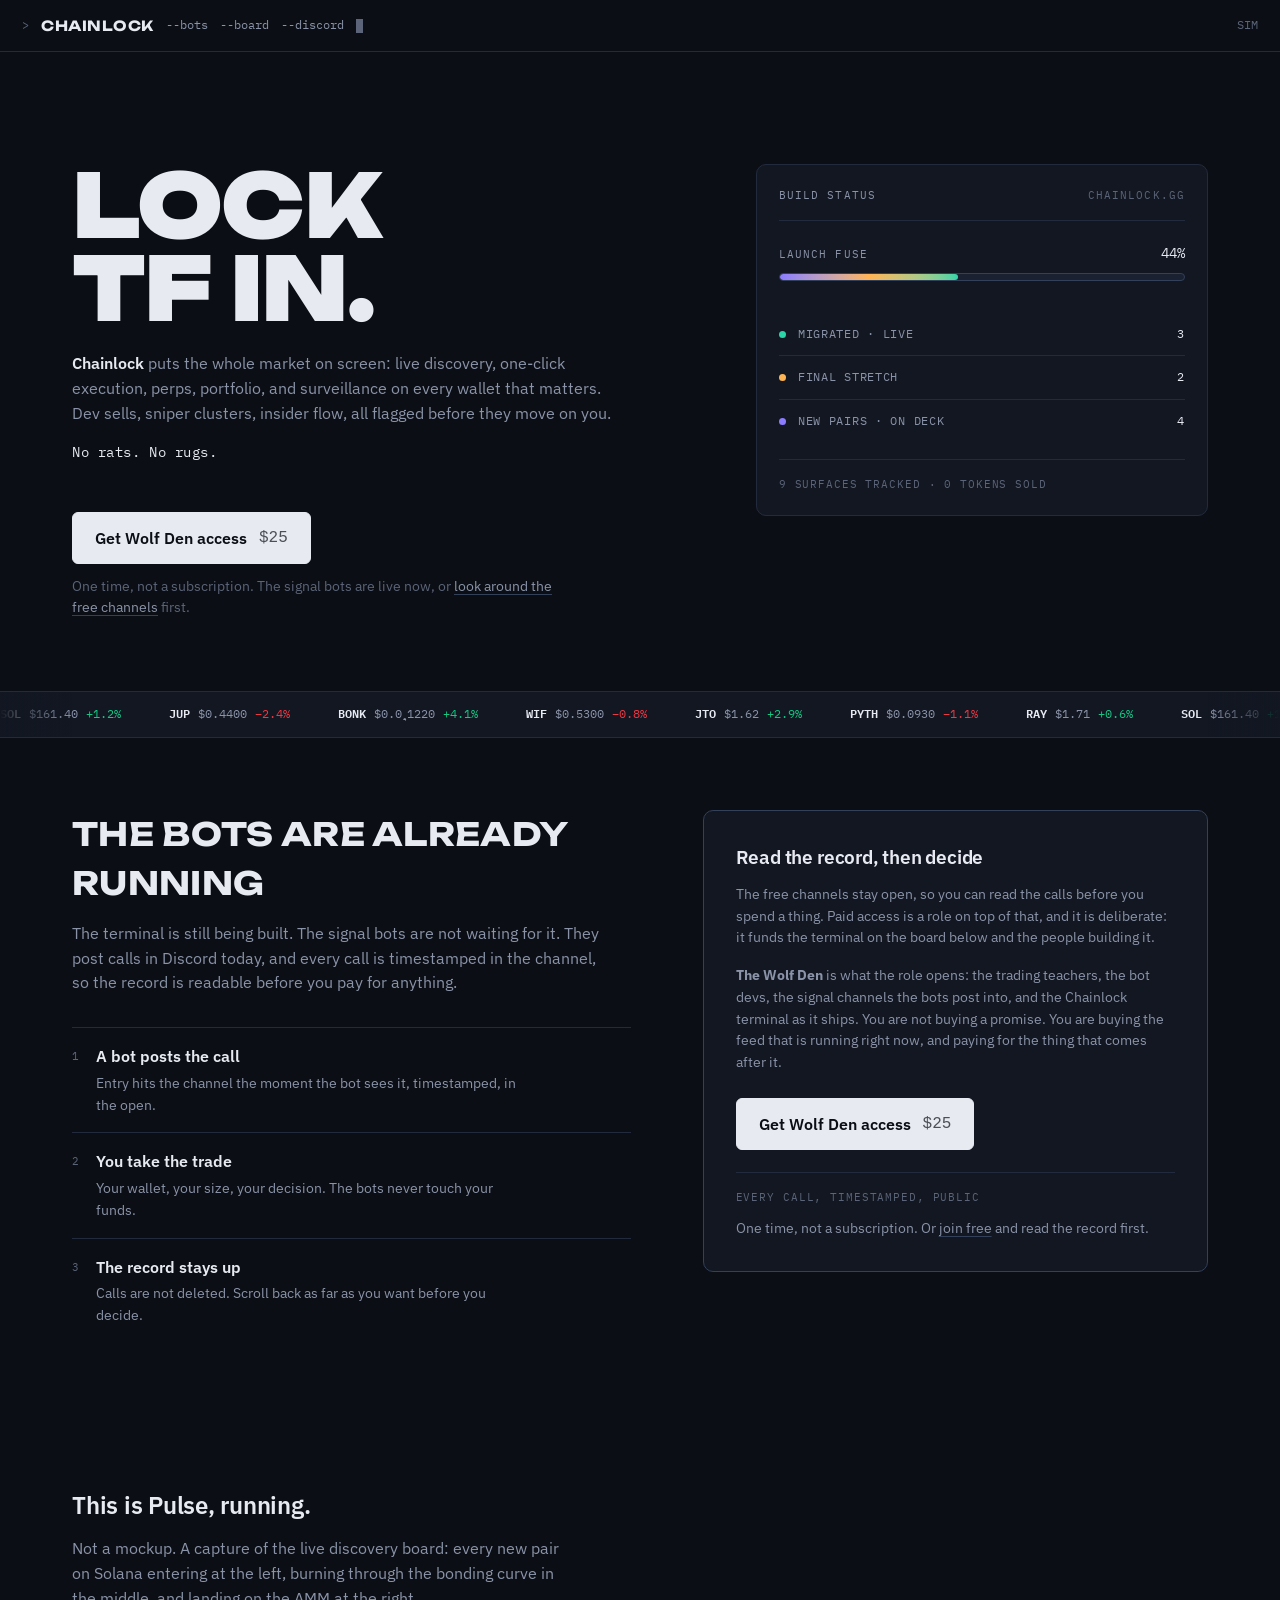
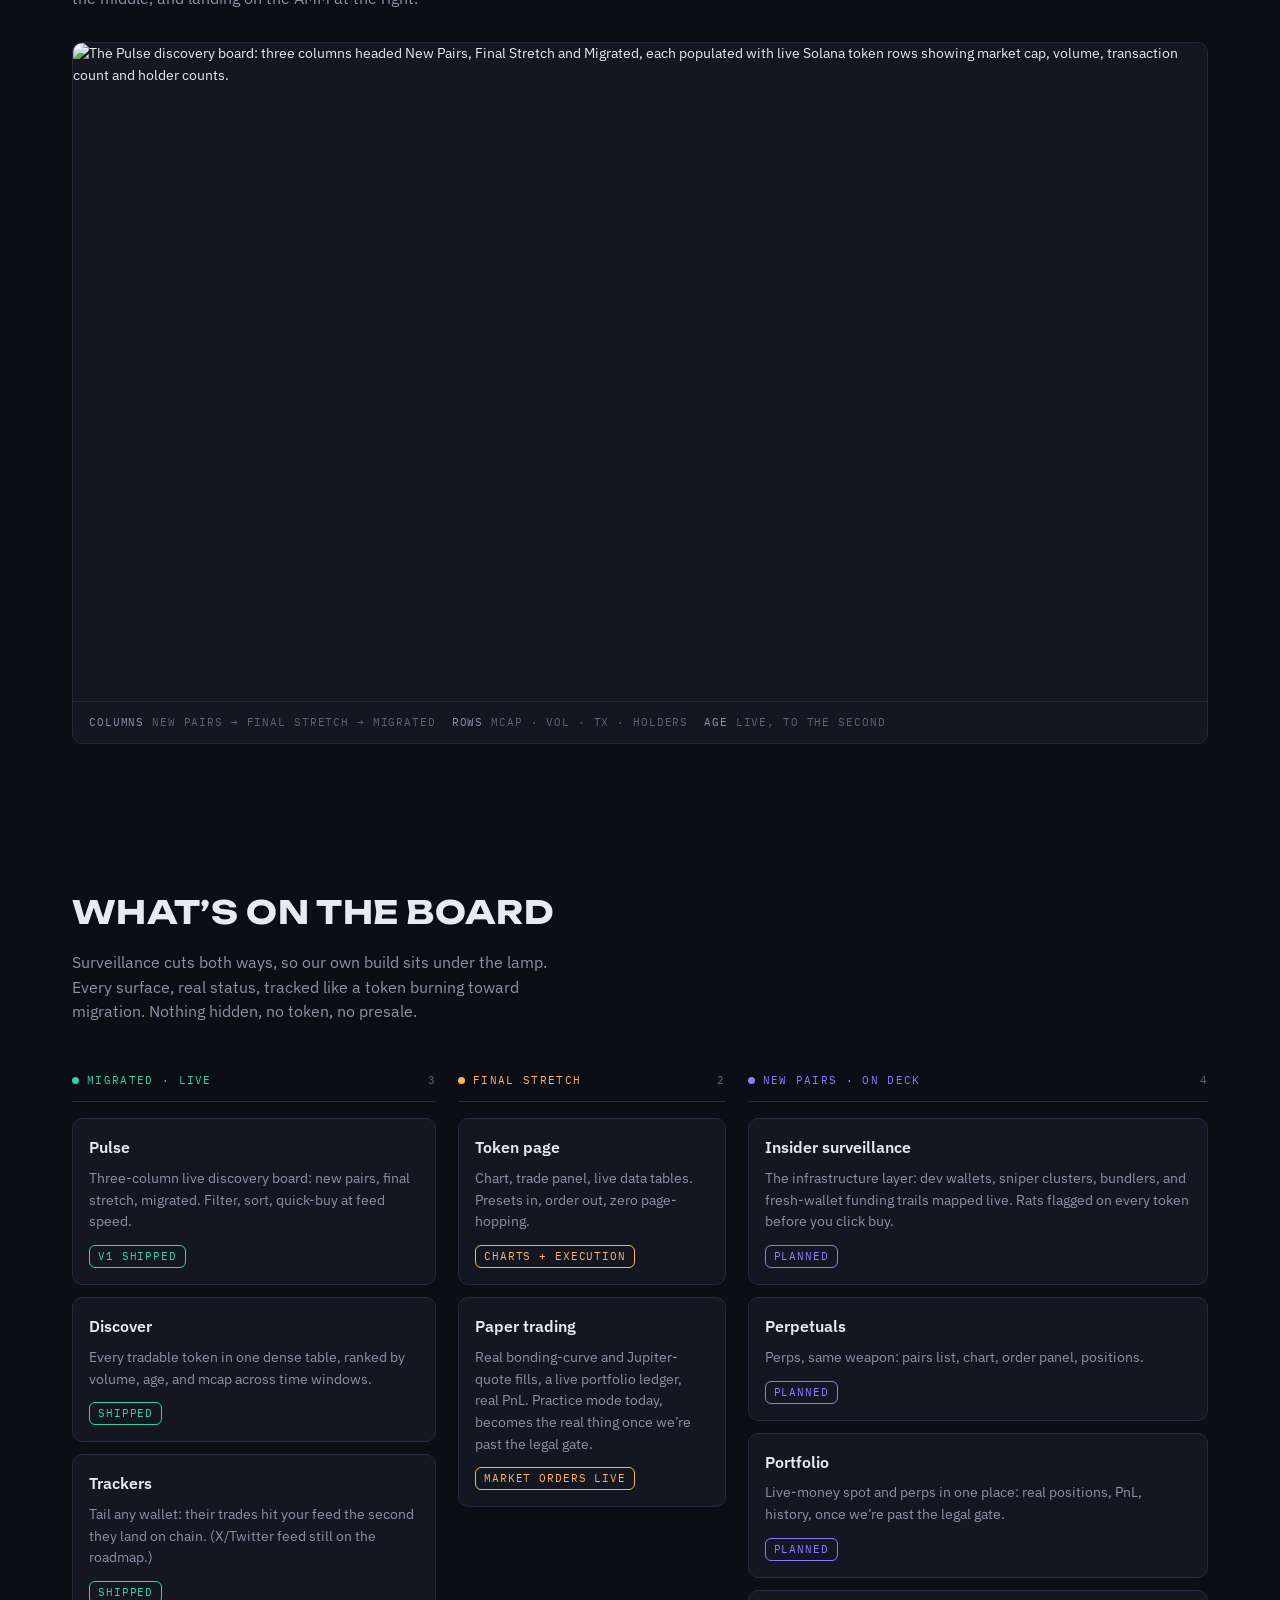
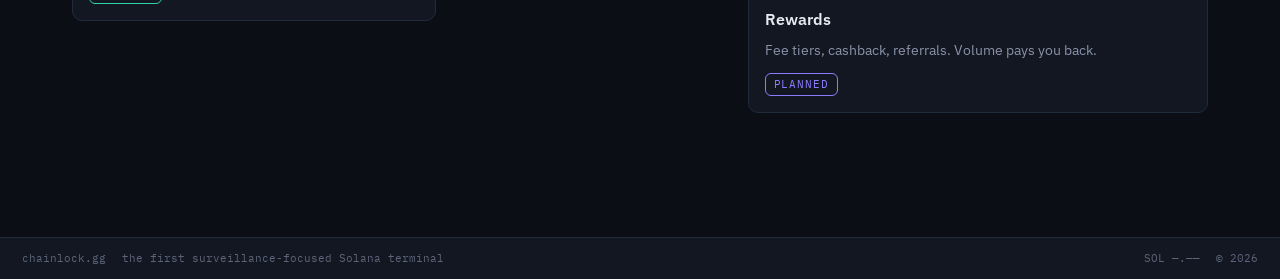
==== commit 129f737b: "Sell paid Wolf Den access via Stripe, replacing the launch list The page argued for paid Discord acc" ====
--- a/site/index.html
+++ b/site/index.html
@@ -13,9 +13,16 @@
 <meta property="og:site_name" content="Chainlock" />
 <meta property="og:title" content="Chainlock: the first surveillance-focused Solana terminal" />
 <meta property="og:description" content="The whole market on screen. Insiders mapped, rats flagged, rugs called early. No rats. No rugs. Launching soon." />
-<meta name="twitter:card" content="summary" />
+<meta property="og:image" content="https://chainlock.gg/img/og.png" />
+<meta property="og:image:type" content="image/png" />
+<meta property="og:image:width" content="1200" />
+<meta property="og:image:height" content="630" />
+<meta property="og:image:alt" content="Chainlock. Lock TF in. The first surveillance-focused Solana terminal. No rats. No rugs." />
+<meta name="twitter:card" content="summary_large_image" />
 <meta name="twitter:title" content="Chainlock: the first surveillance-focused Solana terminal" />
 <meta name="twitter:description" content="The whole market on screen. Insiders mapped, rats flagged, rugs called early. Launching soon." />
+<meta name="twitter:image" content="https://chainlock.gg/img/og.png" />
+<meta name="twitter:image:alt" content="Chainlock. Lock TF in. The first surveillance-focused Solana terminal. No rats. No rugs." />
 <link rel="preconnect" href="https://fonts.googleapis.com" />
 <link rel="preconnect" href="https://fonts.gstatic.com" crossorigin />
 <link href="https://fonts.googleapis.com/css2?family=IBM+Plex+Mono:wght@400;600&amp;family=IBM+Plex+Sans:wght@400;600&amp;family=Unbounded:wght@700;900&amp;display=swap" rel="stylesheet" />
@@ -216,26 +223,17 @@
     margin-bottom: var(--space-7);
   }
 
-  /* ---- notify ---- */
-  .notify { display: flex; gap: var(--space-2); flex-wrap: wrap; max-width: 480px; }
-  .notify input[type="email"] {
-    flex: 1 1 220px;
-    min-width: 0;
-    height: 46px;
-    background: var(--surface-raised);
-    border: 1px solid var(--border-bright);
-    border-radius: var(--radius-sm);
-    color: var(--text);
-    font-family: var(--font-mono);
-    font-size: var(--text-base);
-    padding-inline: var(--space-4);
-    transition: border-color var(--dur-micro) var(--ease-out);
-  }
-  .notify input::placeholder { color: var(--text-faint); }
-  .notify input[type="email"]:focus { outline: none; border-color: var(--text-dim); }
-  .notify input[type="email"]:focus-visible { outline: 2px solid var(--focus); outline-offset: 2px; }
-  .notify button {
-    height: 46px;
+  /* ---- buy CTA ----
+     The page's primary conversion, and the only loud control in the hero.
+     Inherits the solid neutral fill the launch-list button used to carry, so
+     the treatment is unchanged from the 2026-07-24 redesign: no gradient, no
+     glow, no coloured shadow (§6). */
+  .buy { display: flex; flex-direction: column; align-items: flex-start; max-width: 480px; }
+  .btn-buy {
+    display: inline-flex;
+    align-items: center;
+    gap: var(--space-3);
+    height: 52px;
     padding-inline: var(--space-5);
     border: 1px solid var(--text);
     border-radius: var(--radius-sm);
@@ -243,77 +241,59 @@
     color: var(--bg);
     font-family: var(--font-ui);
     font-weight: 600;
-    font-size: var(--text-base);
+    font-size: var(--text-md);
     white-space: nowrap;           /* clickable text never wraps */
     cursor: pointer;
     transition: transform var(--dur-micro) var(--ease-out),
                 background-color var(--dur-micro) var(--ease-out);
   }
-  .notify button:hover { transform: translateY(-1px); }
-  .notify button:active { transform: translateY(0); }
-  .notify button:disabled {
+  .btn-buy:hover { transform: translateY(-1px); }
+  .btn-buy:active { transform: translateY(0); }
+  .btn-buy:disabled {
     background: var(--surface-raised);
     border-color: var(--border-bright);
     color: var(--text-faint);
     cursor: not-allowed;
     transform: none;
   }
-  #tsBox:not(:empty) { margin-top: var(--space-3); }
-  .notify-err, .notify-done {
+  /* Price rides inside the button, mono + tabular so it reads as a figure
+     rather than as label text. */
+  .btn-buy .price {
+    font-family: var(--font-mono);
+    font-variant-numeric: tabular-nums;
+    font-weight: 500;
+    opacity: 0.7;
+  }
+  .buy-err {
     display: none;
     margin-top: var(--space-3);
     font-family: var(--font-mono);
     font-size: var(--text-sm);
-  }
-  .notify-err { color: var(--text); }
-  .notify-err::before { content: "! "; color: var(--text-faint); }
-  .notify-done { color: var(--text); }
-  .notify-done::before { content: "\2713 "; color: var(--text-faint); }
-  .hp { position: absolute; left: -9999px; width: 1px; height: 1px; overflow: hidden; }
-
-  /* ---- Discord CTA ----
-     Neutral ramp only. Discord's blurple sits next to --col-new violet, and a
-     violet button would read as the "on deck" lifecycle stage (§6). The loudest
-     law-abiding treatment on this ground is the white fill, so that's what the
-     bots section uses; the hero uses the outlined pair-mate so the launch list
-     stays the hero's filled primary. */
-  .cta-row {
-    display: flex;
-    flex-wrap: wrap;
-    align-items: center;
-    gap: var(--space-3);
-    margin-top: var(--space-4);
-  }
-  .btn-discord {
-    display: inline-flex;
-    align-items: center;
-    gap: var(--space-2);
-    height: 46px;
-    padding-inline: var(--space-5);
-    border: 1px solid var(--border-bright);
-    border-radius: var(--radius-sm);
-    background: transparent;
     color: var(--text);
-    font-family: var(--font-ui);
-    font-weight: 600;
+  }
+  .buy-err::before { content: "! "; color: var(--text-faint); }
+
+  /* ---- free tier, deliberately marginal ----
+     Free access stays live. It is what keeps the bots section's "read the
+     record before you pay" claim honest, and it is the top of the funnel the
+     paid role upgrades from. But it must not compete with the buy button, so
+     it is small faint type rather than a peer button. Neutral ramp only:
+     Discord's blurple would sit next to --col-new violet and read as the "on
+     deck" lifecycle stage (§6). */
+  .cta-note {
+    margin-top: var(--space-3);
     font-size: var(--text-base);
-    text-decoration: none;
-    white-space: nowrap;
-    transition: border-color var(--dur-micro) var(--ease-out),
-                background-color var(--dur-micro) var(--ease-out),
-                transform var(--dur-micro) var(--ease-out);
-  }
-  .btn-discord svg { flex-shrink: 0; fill: currentColor; }
-  .btn-discord:hover { border-color: var(--text-dim); background: var(--surface-raised); }
-  .btn-discord--solid {
-    background: var(--text);
-    border-color: var(--text);
-    color: var(--bg);
-    height: 52px;
-    font-size: var(--text-md);
-  }
-  .btn-discord--solid:hover { background: var(--text); border-color: var(--text); transform: translateY(-1px); }
-  .cta-note { font-size: var(--text-base); color: var(--text-faint); }
+    color: var(--text-faint);
+  }
+  .cta-note a {
+    color: var(--text-dim);
+    text-decoration: underline;
+    text-underline-offset: 3px;
+    text-decoration-color: var(--border-bright);
+    transition: color var(--dur-micro) var(--ease-out),
+                text-decoration-color var(--dur-micro) var(--ease-out);
+  }
+  .cta-note a:hover { color: var(--text); text-decoration-color: var(--text-dim); }
 
   /* ============ hero-right · build status instrument ============ */
   .instrument {
@@ -494,7 +474,13 @@
     margin-bottom: var(--space-3);
   }
   .join p { color: var(--text-dim); font-size: var(--text-base); margin-bottom: var(--space-4); }
-  .join p:last-of-type { margin-bottom: var(--space-6); }
+  /* The gap before the CTA used to come from `p:last-of-type`, which stopped
+     meaning "the last argument paragraph" once the buy button, error line and
+     free-tier note were added below it. Hang the spacing off the button itself
+     so it cannot drift again when copy is added or removed. */
+  .join .btn-buy { margin-top: var(--space-2); }
+  .join .buy-err { margin-bottom: 0; }
+  .join .cta-note { margin-bottom: 0; }
   .join .proof {
     margin-top: var(--space-5);
     padding-top: var(--space-4);
@@ -691,23 +677,21 @@
           </p>
           <p class="claim">No rats. No rugs.</p>
 
-          <!-- Submits to /api/subscribe (functions/api/subscribe.js).
-               See README.md for the KV + Turnstile setup steps. -->
-          <form class="notify" id="notifyForm">
-            <input type="email" id="notifyEmail" placeholder="you@domain.com" required aria-label="Email address" />
-            <input class="hp" type="text" id="hpField" name="company" tabindex="-1" autocomplete="off" aria-hidden="true" />
-            <button type="submit">Get the launch ping</button>
-          </form>
-          <div id="tsBox"></div>
-          <p class="notify-err" id="notifyErr">Couldn&rsquo;t lock you in. Try again in a sec.</p>
-          <p class="notify-done" id="notifyDone">Locked in. We&rsquo;ll ping you at launch.</p>
-
-          <div class="cta-row">
-            <a class="btn-discord" href="https://discord.gg/KQUqj6MnvJ" target="_blank" rel="noopener noreferrer">
-              <svg width="20" height="20" viewBox="0 0 24 24" aria-hidden="true"><path d="M20.317 4.3698a19.7913 19.7913 0 00-4.8851-1.5152.0741.0741 0 00-.0785.0371c-.211.3753-.4447.8648-.6083 1.2495-1.8447-.2762-3.68-.2762-5.4868 0-.1636-.3933-.4058-.8742-.6177-1.2495a.077.077 0 00-.0785-.037 19.7363 19.7363 0 00-4.8852 1.515.0699.0699 0 00-.0321.0277C.5334 9.0458-.319 13.5799.0992 18.0578a.0824.0824 0 00.0312.0561c2.0528 1.5076 4.0413 2.4228 5.9929 3.0294a.0777.0777 0 00.0842-.0276c.4616-.6304.8731-1.2952 1.226-1.9942a.076.076 0 00-.0416-.1057c-.6528-.2476-1.2743-.5495-1.8722-.8923a.077.077 0 01-.0076-.1277c.1258-.0943.2517-.1923.3718-.2914a.0743.0743 0 01.0776-.0105c3.9278 1.7933 8.18 1.7933 12.0614 0a.0739.0739 0 01.0785.0095c.1202.099.246.1981.3728.2924a.077.077 0 01-.0066.1276 12.2986 12.2986 0 01-1.873.8914.0766.0766 0 00-.0407.1067c.3604.698.7719 1.3628 1.225 1.9932a.076.076 0 00.0842.0286c1.961-.6067 3.9495-1.5219 6.0023-3.0294a.077.077 0 00.0313-.0552c.5004-5.177-.8382-9.6739-3.5485-13.6604a.061.061 0 00-.0312-.0286zM8.02 15.3312c-1.1825 0-2.1569-1.0857-2.1569-2.419 0-1.3332.9555-2.4189 2.157-2.4189 1.2108 0 2.1757 1.0952 2.1568 2.419 0 1.3332-.9555 2.4189-2.1569 2.4189zm7.9748 0c-1.1825 0-2.1569-1.0857-2.1569-2.419 0-1.3332.9554-2.4189 2.1569-2.4189 1.2108 0 2.1757 1.0952 2.1568 2.419 0 1.3332-.946 2.4189-2.1568 2.4189Z"/></svg>
-              Join the Discord
-            </a>
-            <span class="cta-note">The signal bots are live in there now.</span>
+          <!-- Primary conversion. POSTs to /api/checkout
+               (functions/api/checkout.js), which creates a Stripe Checkout
+               Session and hands back its hosted URL to redirect to. No
+               Stripe.js on the page, so no card data ever touches this origin.
+               See README.md for the Stripe + Discord + Resend setup steps. -->
+          <div class="buy">
+            <button class="btn-buy" id="buyBtn" type="button">
+              Get Wolf Den access <span class="price">$25</span>
+            </button>
+            <p class="buy-err" id="buyErr">Couldn&rsquo;t start checkout. Try again in a sec.</p>
+            <p class="cta-note">
+              One time, not a subscription. The signal bots are live now, or
+              <a href="https://discord.gg/KQUqj6MnvJ" target="_blank" rel="noopener noreferrer">look around the free channels</a>
+              first.
+            </p>
           </div>
         </div>
 
@@ -783,18 +767,26 @@
           <aside class="join">
             <h3>Read the record, then decide</h3>
             <p>
-              Access is paid, and that is deliberate. It funds the terminal on the board
-              below and the people building it.
+              The free channels stay open, so you can read the calls before you spend a
+              thing. Paid access is a role on top of that, and it is deliberate: it funds
+              the terminal on the board below and the people building it.
             </p>
             <p>
-              You are not buying a promise. You are buying the feed that is running right
-              now, and paying for the thing that comes after it.
+              <strong>The Wolf Den</strong> is what the role opens: the trading teachers,
+              the bot devs, the signal channels the bots post into, and the Chainlock
+              terminal as it ships. You are not buying a promise. You are buying the feed
+              that is running right now, and paying for the thing that comes after it.
             </p>
-            <a class="btn-discord btn-discord--solid" href="https://discord.gg/KQUqj6MnvJ" target="_blank" rel="noopener noreferrer">
-              <svg width="22" height="22" viewBox="0 0 24 24" aria-hidden="true"><path d="M20.317 4.3698a19.7913 19.7913 0 00-4.8851-1.5152.0741.0741 0 00-.0785.0371c-.211.3753-.4447.8648-.6083 1.2495-1.8447-.2762-3.68-.2762-5.4868 0-.1636-.3933-.4058-.8742-.6177-1.2495a.077.077 0 00-.0785-.037 19.7363 19.7363 0 00-4.8852 1.515.0699.0699 0 00-.0321.0277C.5334 9.0458-.319 13.5799.0992 18.0578a.0824.0824 0 00.0312.0561c2.0528 1.5076 4.0413 2.4228 5.9929 3.0294a.0777.0777 0 00.0842-.0276c.4616-.6304.8731-1.2952 1.226-1.9942a.076.076 0 00-.0416-.1057c-.6528-.2476-1.2743-.5495-1.8722-.8923a.077.077 0 01-.0076-.1277c.1258-.0943.2517-.1923.3718-.2914a.0743.0743 0 01.0776-.0105c3.9278 1.7933 8.18 1.7933 12.0614 0a.0739.0739 0 01.0785.0095c.1202.099.246.1981.3728.2924a.077.077 0 01-.0066.1276 12.2986 12.2986 0 01-1.873.8914.0766.0766 0 00-.0407.1067c.3604.698.7719 1.3628 1.225 1.9932a.076.076 0 00.0842.0286c1.961-.6067 3.9495-1.5219 6.0023-3.0294a.077.077 0 00.0313-.0552c.5004-5.177-.8382-9.6739-3.5485-13.6604a.061.061 0 00-.0312-.0286zM8.02 15.3312c-1.1825 0-2.1569-1.0857-2.1569-2.419 0-1.3332.9555-2.4189 2.157-2.4189 1.2108 0 2.1757 1.0952 2.1568 2.419 0 1.3332-.9555 2.4189-2.1569 2.4189zm7.9748 0c-1.1825 0-2.1569-1.0857-2.1569-2.419 0-1.3332.9554-2.4189 2.1569-2.4189 1.2108 0 2.1757 1.0952 2.1568 2.419 0 1.3332-.946 2.4189-2.1568 2.4189Z"/></svg>
-              Join the Discord
-            </a>
+            <button class="btn-buy" type="button">
+              Get Wolf Den access <span class="price">$25</span>
+            </button>
+            <p class="buy-err">Couldn&rsquo;t start checkout. Try again in a sec.</p>
             <p class="proof">Every call, timestamped, public</p>
+            <p class="cta-note">
+              One time, not a subscription. Or
+              <a href="https://discord.gg/KQUqj6MnvJ" target="_blank" rel="noopener noreferrer">join free</a>
+              and read the record first.
+            </p>
           </aside>
         </div>
       </section>
@@ -933,48 +925,38 @@
     });
   })();
 
-  // ---- notify: POSTs to the Pages Function at /api/subscribe ----
-  var TURNSTILE_SITE_KEY = "0x4AAAAAAD6QJ9gVHsEdOypQ"; // paste your Turnstile site key here to enable bot checks
-  var tsWidget = null;
-  if (TURNSTILE_SITE_KEY) {
-    window.__tsReady = function () {
-      tsWidget = window.turnstile.render("#tsBox", { sitekey: TURNSTILE_SITE_KEY, theme: "dark" });
-    };
-    var ts = document.createElement("script");
-    ts.src = "https://challenges.cloudflare.com/turnstile/v0/api.js?onload=__tsReady";
-    ts.async = true;
-    document.head.appendChild(ts);
-  }
-
-  var notifyForm = document.getElementById("notifyForm");
-  var notifyBtn = notifyForm.querySelector("button");
-  notifyForm.addEventListener("submit", function (e) {
-    e.preventDefault();
-    var err = document.getElementById("notifyErr");
-    err.style.display = "none";
-    notifyBtn.disabled = true;
-    var oldLabel = notifyBtn.textContent;
-    notifyBtn.textContent = "Locking in…";
-    var payload = {
-      email: document.getElementById("notifyEmail").value,
-      company: document.getElementById("hpField").value,
-      token: tsWidget != null && window.turnstile ? window.turnstile.getResponse(tsWidget) : ""
-    };
-    fetch("/api/subscribe", {
-      method: "POST",
-      headers: { "content-type": "application/json" },
-      body: JSON.stringify(payload)
-    }).then(function (r) { return r.json(); }).then(function (j) {
-      if (!j.ok) throw new Error(j.error || "failed");
-      notifyForm.style.display = "none";
-      var tsBox = document.getElementById("tsBox");
-      if (tsBox) tsBox.style.display = "none";
-      document.getElementById("notifyDone").style.display = "block";
-    }).catch(function () {
-      err.style.display = "block";
-      notifyBtn.disabled = false;
-      notifyBtn.textContent = oldLabel;
-      if (tsWidget != null && window.turnstile) window.turnstile.reset(tsWidget);
+  // ---- buy: POSTs to /api/checkout, then hands off to Stripe's hosted page ----
+  // Two buttons carry this (hero and bots section), so bind by class rather
+  // than id. Each one's error line is the .buy-err inside its own parent, which
+  // keeps the two independent.
+  //
+  // On any failure the button is restored and the error is shown. That path is
+  // reachable in normal operation, not just on network trouble: /api/checkout
+  // answers 503 by design until STRIPE_SECRET_KEY is configured, so an
+  // unconfigured deploy degrades to an honest message instead of a dead button.
+  Array.prototype.forEach.call(document.querySelectorAll(".btn-buy"), function (btn) {
+    var err = btn.parentNode.querySelector(".buy-err");
+    btn.addEventListener("click", function () {
+      if (btn.disabled) return;
+      if (err) err.style.display = "none";
+      btn.disabled = true;
+      var oldHTML = btn.innerHTML;
+      btn.textContent = "Opening checkout…";
+      fetch("/api/checkout", {
+        method: "POST",
+        headers: { "content-type": "application/json" },
+        body: "{}"
+      }).then(function (r) { return r.json(); }).then(function (j) {
+        if (!j.ok || !j.url) throw new Error(j.error || "failed");
+        // Full-page handoff to Stripe. Deliberately not restoring the button:
+        // the navigation is already committed and a flicker back to the idle
+        // label would read as the click having failed.
+        window.location.href = j.url;
+      }).catch(function () {
+        if (err) err.style.display = "block";
+        btn.disabled = false;
+        btn.innerHTML = oldHTML;
+      });
     });
   });
 
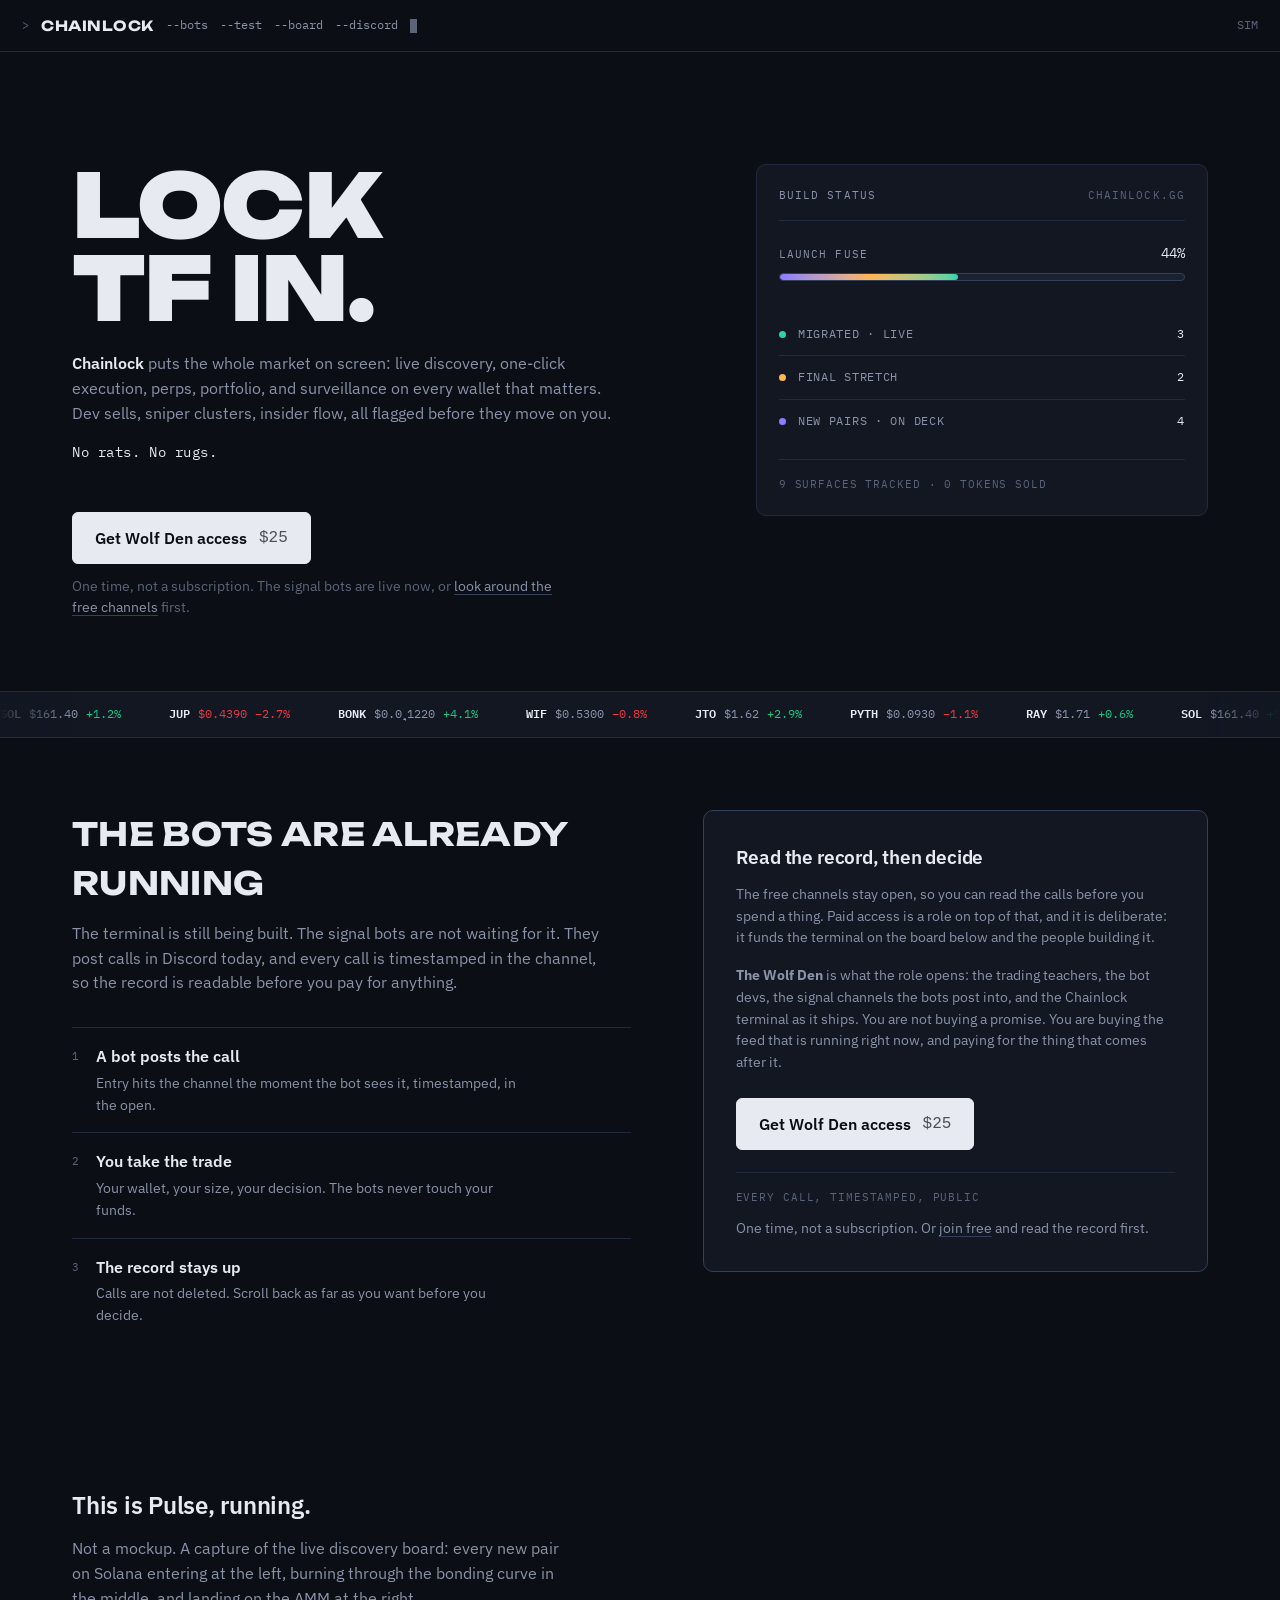
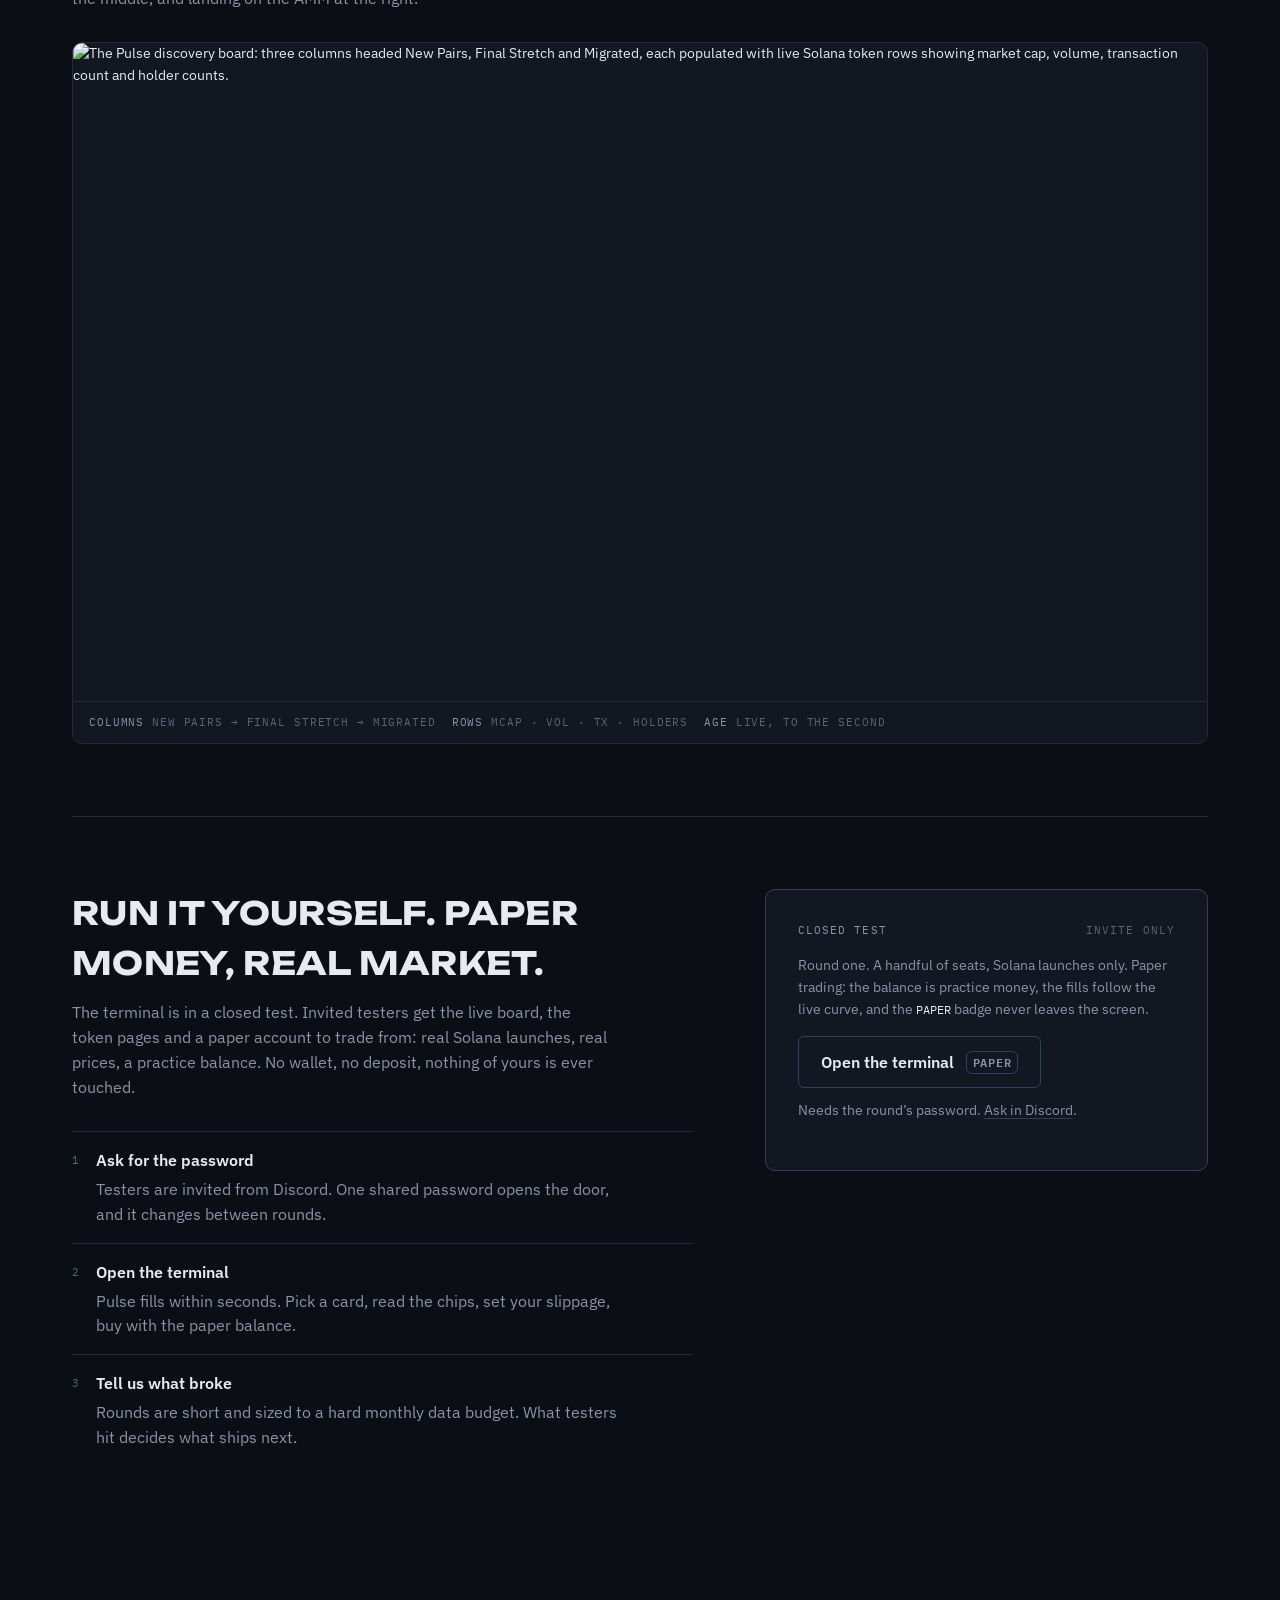
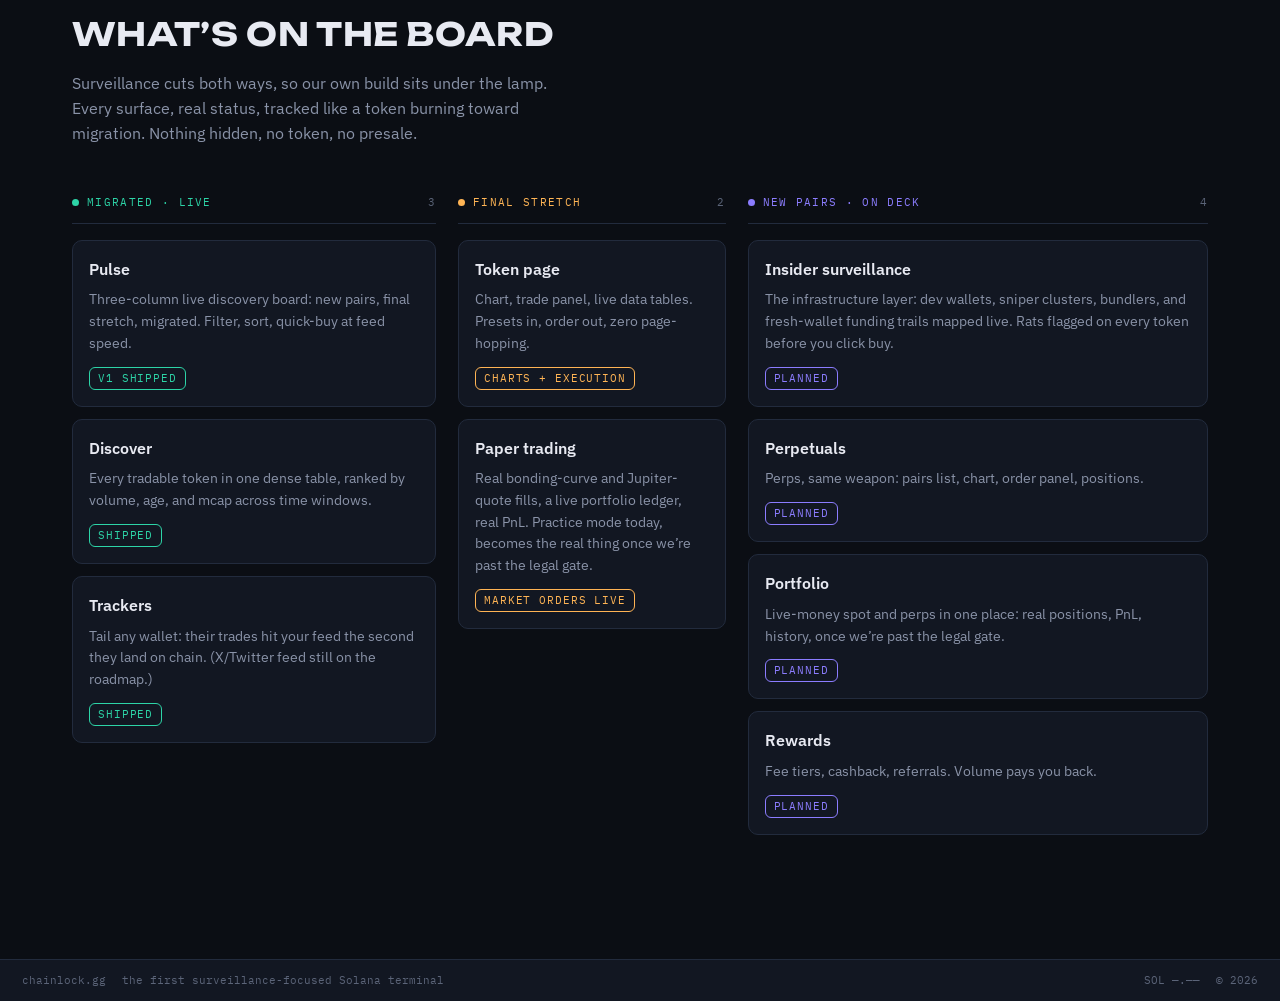
==== commit dc03f192: "Add the closed-test section: run the terminal yourself, paper money, real market A #test section bet" ====
--- a/site/index.html
+++ b/site/index.html
@@ -495,6 +495,64 @@
 
   /* ============ workbench — the real capture is the argument ============ */
   .workbench { padding-block: var(--space-8); }
+  /* Closed-test section (2026-10-01): the bots section's two-column grammar
+     (text left, panel right), the same step list, no new colours. The button
+     is the outlined variant of .btn-buy so the page keeps one filled primary
+     per section (the buy), and PAPER rides in the price slot because that is
+     what the tester is getting. */
+  .trial { padding-block: var(--space-8); border-top: 1px solid var(--border); }
+  .trial-grid {
+    display: grid;
+    grid-template-columns: minmax(0, 7fr) minmax(0, 5fr);
+    gap: var(--space-8);
+    align-items: start;
+  }
+  .trial-head h2 {
+    font-family: var(--font-display);
+    font-weight: 700;
+    font-size: var(--text-2xl);
+    text-transform: uppercase;
+    letter-spacing: 0.01em;
+    margin-bottom: var(--space-3);
+    overflow-wrap: anywhere;
+  }
+  .trial-head p { color: var(--text-dim); font-size: var(--text-md); max-width: 54ch; }
+  .trial-panel {
+    border: 1px solid var(--border-bright);
+    border-radius: var(--radius);
+    background: var(--surface);
+    padding: var(--space-6);
+  }
+  .trial-panel-head { display: flex; justify-content: space-between; align-items: baseline; margin-bottom: var(--space-4); }
+  .trial-panel p { color: var(--text-dim); font-size: var(--text-base); margin-bottom: var(--space-4); }
+  .trial-panel code { font-family: var(--font-mono); font-size: var(--text-sm); color: var(--text); }
+  .btn-ghost {
+    display: inline-flex;
+    align-items: center;
+    gap: var(--space-3);
+    height: 52px;
+    padding-inline: var(--space-5);
+    border: 1px solid var(--border-bright);
+    border-radius: var(--radius-sm);
+    background: transparent;
+    color: var(--text);
+    font-family: var(--font-ui);
+    font-weight: 600;
+    font-size: var(--text-md);
+    text-decoration: none;
+    white-space: nowrap;
+    transition: border-color var(--dur-micro) var(--ease-out), transform var(--dur-micro) var(--ease-out);
+  }
+  .btn-ghost:hover { border-color: var(--text); transform: translateY(-1px); }
+  .btn-ghost .price {
+    font-family: var(--font-mono);
+    font-size: var(--text-sm);
+    letter-spacing: 0.06em;
+    color: var(--text-dim);
+    border: 1px solid var(--border-bright);
+    border-radius: var(--radius-sm);
+    padding: 1px 6px;
+  }
   .wb-head { max-width: 62ch; margin-bottom: var(--space-6); }
   .wb-head h2 {
     font-family: var(--font-ui);   /* Workbench: headings are functional, not loud */
@@ -625,6 +683,7 @@
   @media (max-width: 940px) {
     .hero { grid-template-columns: minmax(0, 1fr); gap: var(--space-7); padding-block: var(--space-7) var(--space-6); }
     .bots-grid { grid-template-columns: minmax(0, 1fr); gap: var(--space-7); }
+    .trial-grid { grid-template-columns: minmax(0, 1fr); gap: var(--space-7); }
     .join { position: static; }
     /* Collapse the 12-track grid outright — keeping 12 tracks and spanning 12
        leaves 11 gaps (352px at --space-6), which overflows a 288px content box
@@ -655,6 +714,7 @@
       <a class="wordmark" href="/">CHAINLOCK</a>
       <nav class="flags" aria-label="Sections">
         <a href="#bots">--bots</a>
+        <a href="#test">--test</a>
         <a href="#board">--board</a>
         <a href="https://discord.gg/KQUqj6MnvJ" target="_blank" rel="noopener noreferrer">--discord</a>
       </nav>
@@ -809,6 +869,64 @@
             <span><b>Age</b> live, to the second</span>
           </figcaption>
         </figure>
+      </section>
+
+      <!-- Closed test of the terminal (2026-10-01). Invite-only, paper
+           trading, the terminal served at terminal.chainlock.gg behind a shared
+           password; the hosting runbook lives in chainlock-terminal/docs/deploy.md.
+           Copy stays inside the legal gate: no wallet, no deposit, paper only. -->
+      <section class="trial" id="test">
+        <div class="trial-grid">
+          <div class="trial-head">
+            <h2>Run it yourself. Paper money, real market.</h2>
+            <p>
+              The terminal is in a closed test. Invited testers get the live board, the
+              token pages and a paper account to trade from: real Solana launches, real
+              prices, a practice balance. No wallet, no deposit, nothing of yours is ever
+              touched.
+            </p>
+
+            <ol class="steps">
+              <li>
+                <div>
+                  <h3>Ask for the password</h3>
+                  <p>Testers are invited from Discord. One shared password opens the door, and it changes between rounds.</p>
+                </div>
+              </li>
+              <li>
+                <div>
+                  <h3>Open the terminal</h3>
+                  <p>Pulse fills within seconds. Pick a card, read the chips, set your slippage, buy with the paper balance.</p>
+                </div>
+              </li>
+              <li>
+                <div>
+                  <h3>Tell us what broke</h3>
+                  <p>Rounds are short and sized to a hard monthly data budget. What testers hit decides what ships next.</p>
+                </div>
+              </li>
+            </ol>
+          </div>
+
+          <aside class="trial-panel" aria-label="Closed test status">
+            <div class="trial-panel-head">
+              <span class="label">Closed test</span>
+              <span class="label" style="color: var(--text-faint)">invite only</span>
+            </div>
+            <p>
+              Round one. A handful of seats, Solana launches only. Paper trading: the
+              balance is practice money, the fills follow the live curve, and the
+              <code>PAPER</code> badge never leaves the screen.
+            </p>
+            <a class="btn-ghost" href="https://terminal.chainlock.gg" target="_blank" rel="noopener noreferrer">
+              Open the terminal <span class="price">PAPER</span>
+            </a>
+            <p class="cta-note">
+              Needs the round&rsquo;s password.
+              <a href="https://discord.gg/KQUqj6MnvJ" target="_blank" rel="noopener noreferrer">Ask in Discord</a>.
+            </p>
+          </aside>
+        </div>
       </section>
 
       <section class="board" id="board">
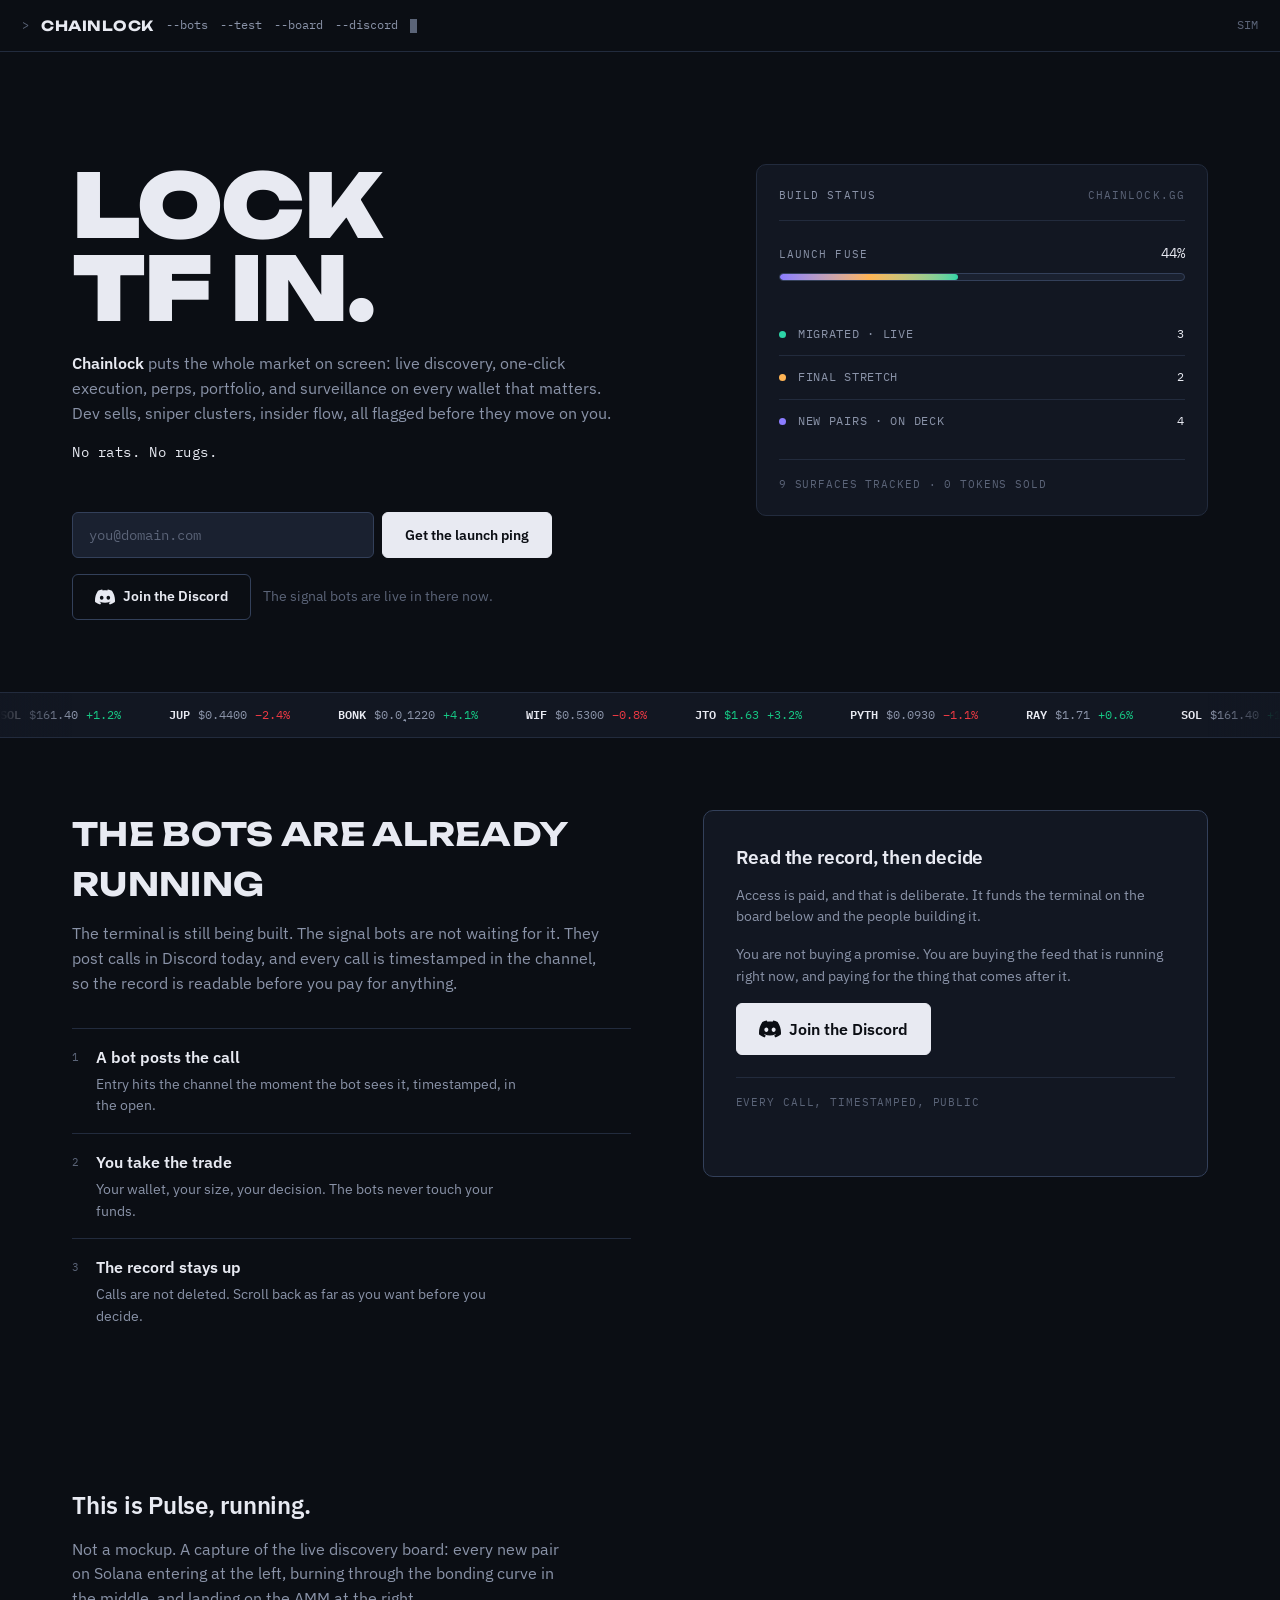
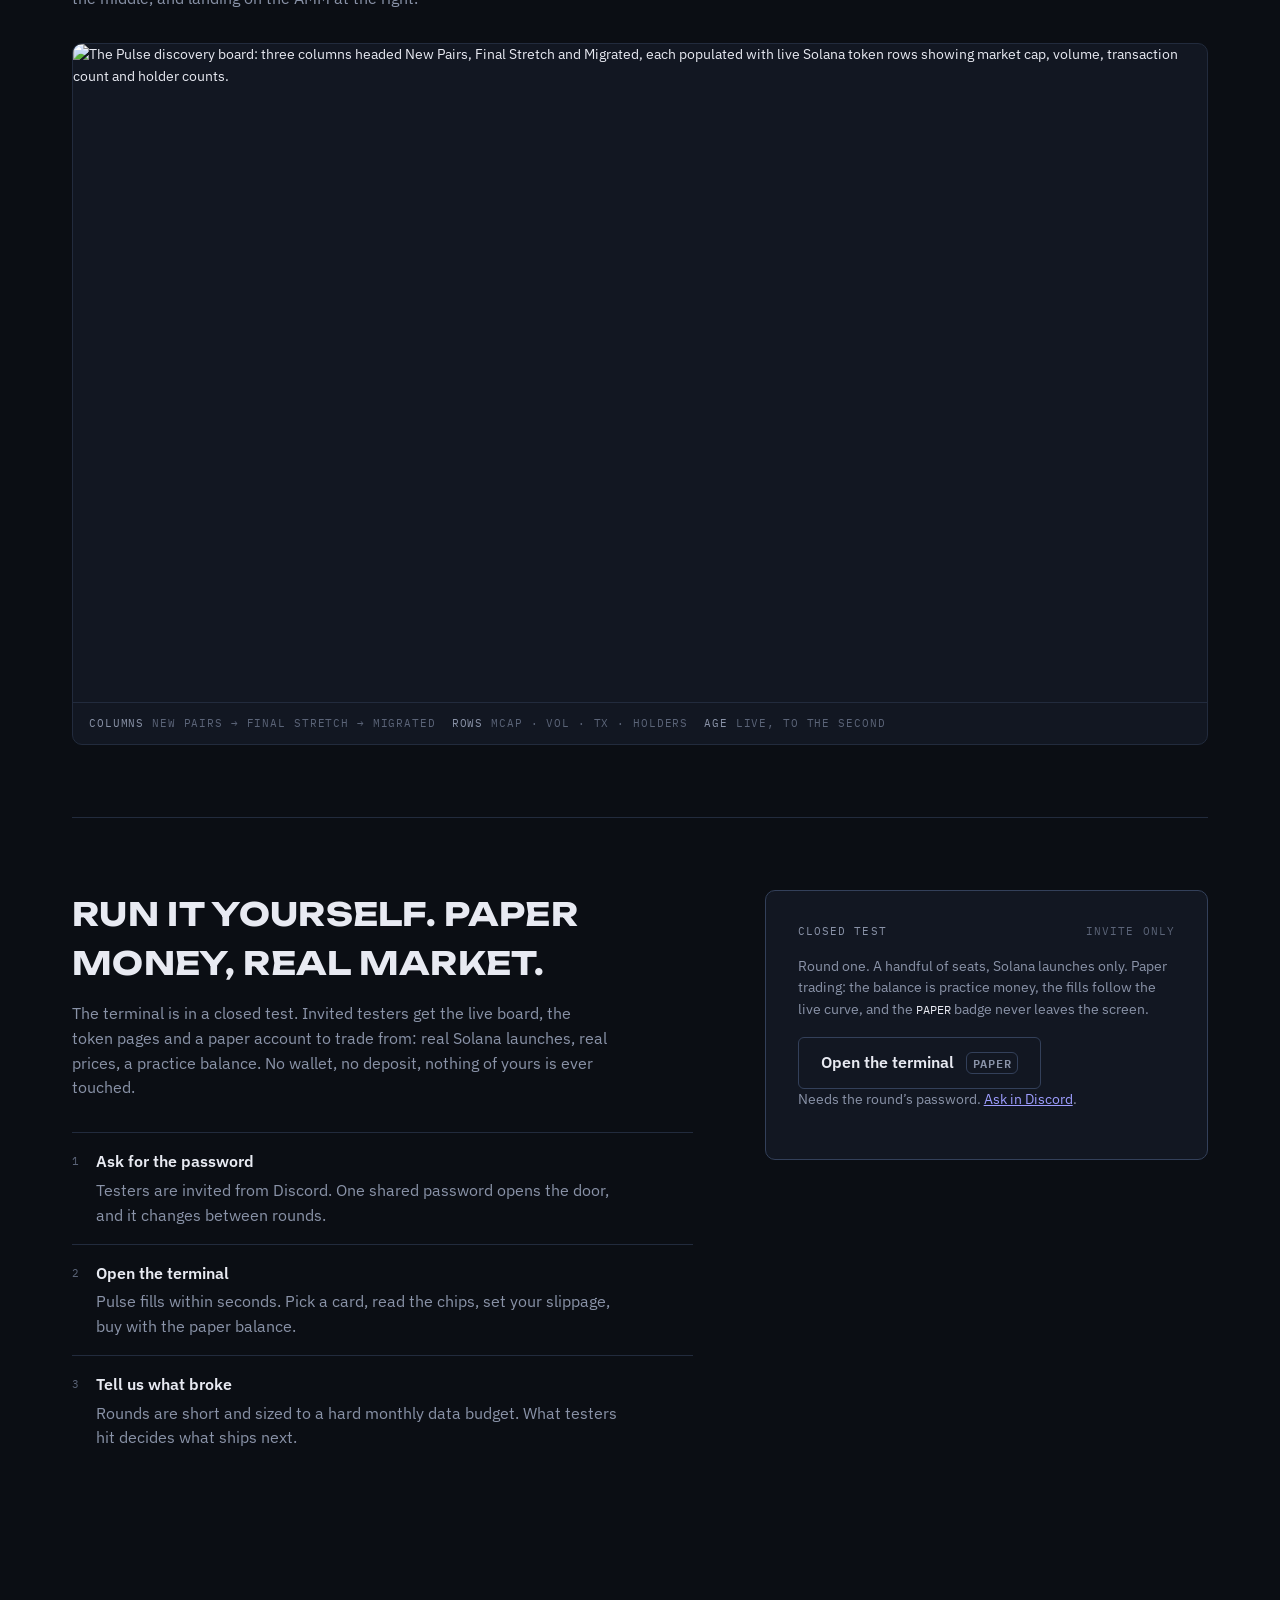
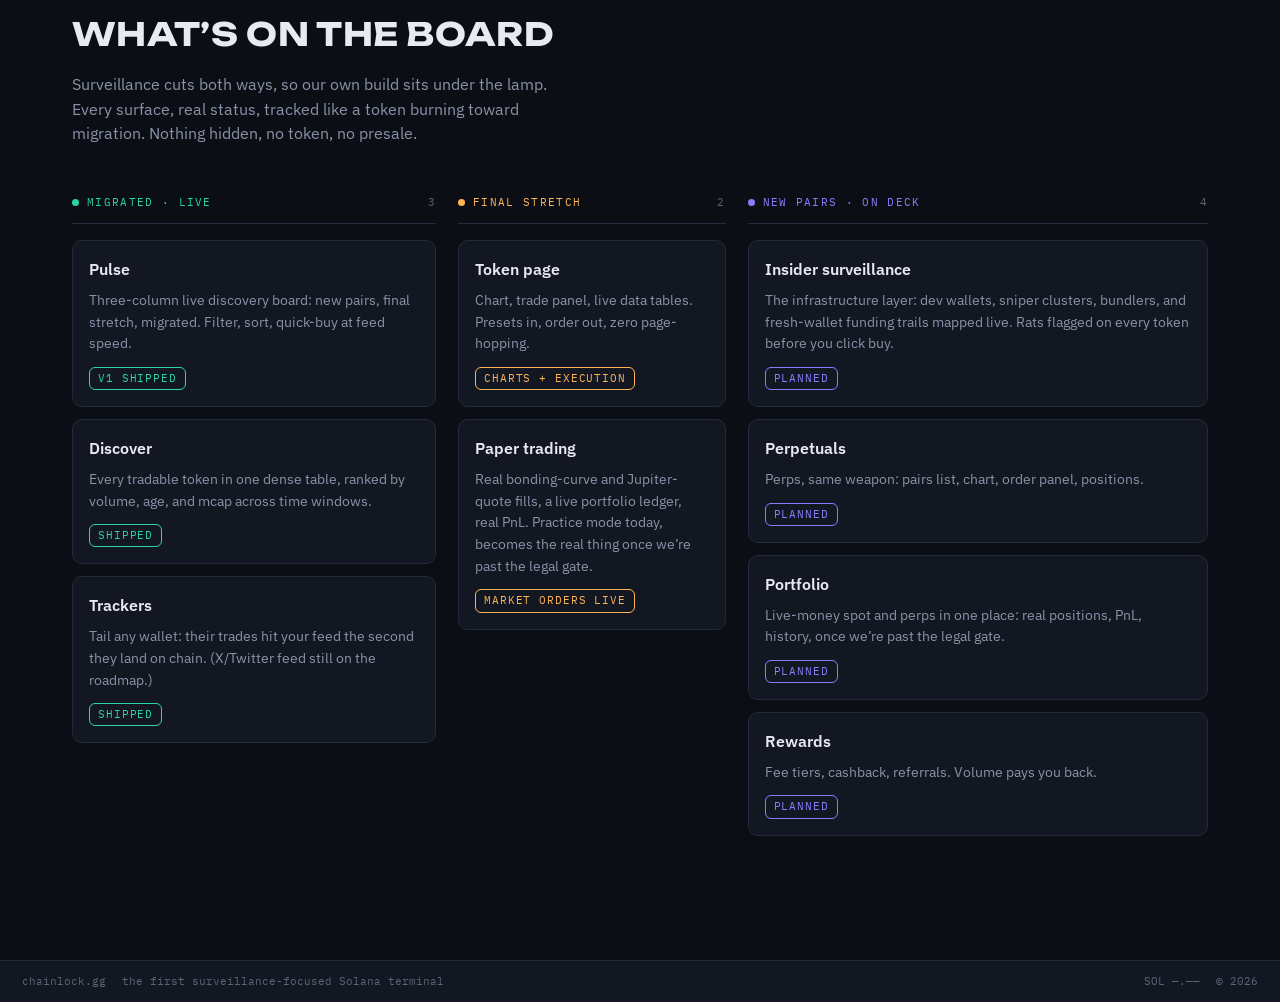
==== commit 4e1e6273: "Add the closed-test section: run the terminal yourself, paper money, real market A #test section bet" ====
--- a/site/index.html
+++ b/site/index.html
@@ -223,17 +223,26 @@
     margin-bottom: var(--space-7);
   }
 
-  /* ---- buy CTA ----
-     The page's primary conversion, and the only loud control in the hero.
-     Inherits the solid neutral fill the launch-list button used to carry, so
-     the treatment is unchanged from the 2026-07-24 redesign: no gradient, no
-     glow, no coloured shadow (§6). */
-  .buy { display: flex; flex-direction: column; align-items: flex-start; max-width: 480px; }
-  .btn-buy {
-    display: inline-flex;
-    align-items: center;
-    gap: var(--space-3);
-    height: 52px;
+  /* ---- notify ---- */
+  .notify { display: flex; gap: var(--space-2); flex-wrap: wrap; max-width: 480px; }
+  .notify input[type="email"] {
+    flex: 1 1 220px;
+    min-width: 0;
+    height: 46px;
+    background: var(--surface-raised);
+    border: 1px solid var(--border-bright);
+    border-radius: var(--radius-sm);
+    color: var(--text);
+    font-family: var(--font-mono);
+    font-size: var(--text-base);
+    padding-inline: var(--space-4);
+    transition: border-color var(--dur-micro) var(--ease-out);
+  }
+  .notify input::placeholder { color: var(--text-faint); }
+  .notify input[type="email"]:focus { outline: none; border-color: var(--text-dim); }
+  .notify input[type="email"]:focus-visible { outline: 2px solid var(--focus); outline-offset: 2px; }
+  .notify button {
+    height: 46px;
     padding-inline: var(--space-5);
     border: 1px solid var(--text);
     border-radius: var(--radius-sm);
@@ -241,59 +250,77 @@
     color: var(--bg);
     font-family: var(--font-ui);
     font-weight: 600;
-    font-size: var(--text-md);
+    font-size: var(--text-base);
     white-space: nowrap;           /* clickable text never wraps */
     cursor: pointer;
     transition: transform var(--dur-micro) var(--ease-out),
                 background-color var(--dur-micro) var(--ease-out);
   }
-  .btn-buy:hover { transform: translateY(-1px); }
-  .btn-buy:active { transform: translateY(0); }
-  .btn-buy:disabled {
+  .notify button:hover { transform: translateY(-1px); }
+  .notify button:active { transform: translateY(0); }
+  .notify button:disabled {
     background: var(--surface-raised);
     border-color: var(--border-bright);
     color: var(--text-faint);
     cursor: not-allowed;
     transform: none;
   }
-  /* Price rides inside the button, mono + tabular so it reads as a figure
-     rather than as label text. */
-  .btn-buy .price {
-    font-family: var(--font-mono);
-    font-variant-numeric: tabular-nums;
-    font-weight: 500;
-    opacity: 0.7;
-  }
-  .buy-err {
+  #tsBox:not(:empty) { margin-top: var(--space-3); }
+  .notify-err, .notify-done {
     display: none;
     margin-top: var(--space-3);
     font-family: var(--font-mono);
     font-size: var(--text-sm);
+  }
+  .notify-err { color: var(--text); }
+  .notify-err::before { content: "! "; color: var(--text-faint); }
+  .notify-done { color: var(--text); }
+  .notify-done::before { content: "\2713 "; color: var(--text-faint); }
+  .hp { position: absolute; left: -9999px; width: 1px; height: 1px; overflow: hidden; }
+
+  /* ---- Discord CTA ----
+     Neutral ramp only. Discord's blurple sits next to --col-new violet, and a
+     violet button would read as the "on deck" lifecycle stage (§6). The loudest
+     law-abiding treatment on this ground is the white fill, so that's what the
+     bots section uses; the hero uses the outlined pair-mate so the launch list
+     stays the hero's filled primary. */
+  .cta-row {
+    display: flex;
+    flex-wrap: wrap;
+    align-items: center;
+    gap: var(--space-3);
+    margin-top: var(--space-4);
+  }
+  .btn-discord {
+    display: inline-flex;
+    align-items: center;
+    gap: var(--space-2);
+    height: 46px;
+    padding-inline: var(--space-5);
+    border: 1px solid var(--border-bright);
+    border-radius: var(--radius-sm);
+    background: transparent;
     color: var(--text);
-  }
-  .buy-err::before { content: "! "; color: var(--text-faint); }
-
-  /* ---- free tier, deliberately marginal ----
-     Free access stays live. It is what keeps the bots section's "read the
-     record before you pay" claim honest, and it is the top of the funnel the
-     paid role upgrades from. But it must not compete with the buy button, so
-     it is small faint type rather than a peer button. Neutral ramp only:
-     Discord's blurple would sit next to --col-new violet and read as the "on
-     deck" lifecycle stage (§6). */
-  .cta-note {
-    margin-top: var(--space-3);
+    font-family: var(--font-ui);
+    font-weight: 600;
     font-size: var(--text-base);
-    color: var(--text-faint);
-  }
-  .cta-note a {
-    color: var(--text-dim);
-    text-decoration: underline;
-    text-underline-offset: 3px;
-    text-decoration-color: var(--border-bright);
-    transition: color var(--dur-micro) var(--ease-out),
-                text-decoration-color var(--dur-micro) var(--ease-out);
-  }
-  .cta-note a:hover { color: var(--text); text-decoration-color: var(--text-dim); }
+    text-decoration: none;
+    white-space: nowrap;
+    transition: border-color var(--dur-micro) var(--ease-out),
+                background-color var(--dur-micro) var(--ease-out),
+                transform var(--dur-micro) var(--ease-out);
+  }
+  .btn-discord svg { flex-shrink: 0; fill: currentColor; }
+  .btn-discord:hover { border-color: var(--text-dim); background: var(--surface-raised); }
+  .btn-discord--solid {
+    background: var(--text);
+    border-color: var(--text);
+    color: var(--bg);
+    height: 52px;
+    font-size: var(--text-md);
+  }
+  .btn-discord--solid:hover { background: var(--text); border-color: var(--text); transform: translateY(-1px); }
+  .cta-note { font-size: var(--text-base); color: var(--text-faint); }
 
   /* ============ hero-right · build status instrument ============ */
   .instrument {
@@ -474,13 +501,7 @@
     margin-bottom: var(--space-3);
   }
   .join p { color: var(--text-dim); font-size: var(--text-base); margin-bottom: var(--space-4); }
-  /* The gap before the CTA used to come from `p:last-of-type`, which stopped
-     meaning "the last argument paragraph" once the buy button, error line and
-     free-tier note were added below it. Hang the spacing off the button itself
-     so it cannot drift again when copy is added or removed. */
-  .join .btn-buy { margin-top: var(--space-2); }
-  .join .buy-err { margin-bottom: 0; }
-  .join .cta-note { margin-bottom: 0; }
+  .join p:last-of-type { margin-bottom: var(--space-6); }
   .join .proof {
     margin-top: var(--space-5);
     padding-top: var(--space-4);
@@ -737,21 +758,23 @@
           </p>
           <p class="claim">No rats. No rugs.</p>
 
-          <!-- Primary conversion. POSTs to /api/checkout
-               (functions/api/checkout.js), which creates a Stripe Checkout
-               Session and hands back its hosted URL to redirect to. No
-               Stripe.js on the page, so no card data ever touches this origin.
-               See README.md for the Stripe + Discord + Resend setup steps. -->
-          <div class="buy">
-            <button class="btn-buy" id="buyBtn" type="button">
-              Get Wolf Den access <span class="price">$25</span>
-            </button>
-            <p class="buy-err" id="buyErr">Couldn&rsquo;t start checkout. Try again in a sec.</p>
-            <p class="cta-note">
-              One time, not a subscription. The signal bots are live now, or
-              <a href="https://discord.gg/KQUqj6MnvJ" target="_blank" rel="noopener noreferrer">look around the free channels</a>
-              first.
-            </p>
+          <!-- Submits to /api/subscribe (functions/api/subscribe.js).
+               See README.md for the KV + Turnstile setup steps. -->
+          <form class="notify" id="notifyForm">
+            <input type="email" id="notifyEmail" placeholder="you@domain.com" required aria-label="Email address" />
+            <input class="hp" type="text" id="hpField" name="company" tabindex="-1" autocomplete="off" aria-hidden="true" />
+            <button type="submit">Get the launch ping</button>
+          </form>
+          <div id="tsBox"></div>
+          <p class="notify-err" id="notifyErr">Couldn&rsquo;t lock you in. Try again in a sec.</p>
+          <p class="notify-done" id="notifyDone">Locked in. We&rsquo;ll ping you at launch.</p>
+
+          <div class="cta-row">
+            <a class="btn-discord" href="https://discord.gg/KQUqj6MnvJ" target="_blank" rel="noopener noreferrer">
+              <svg width="20" height="20" viewBox="0 0 24 24" aria-hidden="true"><path d="M20.317 4.3698a19.7913 19.7913 0 00-4.8851-1.5152.0741.0741 0 00-.0785.0371c-.211.3753-.4447.8648-.6083 1.2495-1.8447-.2762-3.68-.2762-5.4868 0-.1636-.3933-.4058-.8742-.6177-1.2495a.077.077 0 00-.0785-.037 19.7363 19.7363 0 00-4.8852 1.515.0699.0699 0 00-.0321.0277C.5334 9.0458-.319 13.5799.0992 18.0578a.0824.0824 0 00.0312.0561c2.0528 1.5076 4.0413 2.4228 5.9929 3.0294a.0777.0777 0 00.0842-.0276c.4616-.6304.8731-1.2952 1.226-1.9942a.076.076 0 00-.0416-.1057c-.6528-.2476-1.2743-.5495-1.8722-.8923a.077.077 0 01-.0076-.1277c.1258-.0943.2517-.1923.3718-.2914a.0743.0743 0 01.0776-.0105c3.9278 1.7933 8.18 1.7933 12.0614 0a.0739.0739 0 01.0785.0095c.1202.099.246.1981.3728.2924a.077.077 0 01-.0066.1276 12.2986 12.2986 0 01-1.873.8914.0766.0766 0 00-.0407.1067c.3604.698.7719 1.3628 1.225 1.9932a.076.076 0 00.0842.0286c1.961-.6067 3.9495-1.5219 6.0023-3.0294a.077.077 0 00.0313-.0552c.5004-5.177-.8382-9.6739-3.5485-13.6604a.061.061 0 00-.0312-.0286zM8.02 15.3312c-1.1825 0-2.1569-1.0857-2.1569-2.419 0-1.3332.9555-2.4189 2.157-2.4189 1.2108 0 2.1757 1.0952 2.1568 2.419 0 1.3332-.9555 2.4189-2.1569 2.4189zm7.9748 0c-1.1825 0-2.1569-1.0857-2.1569-2.419 0-1.3332.9554-2.4189 2.1569-2.4189 1.2108 0 2.1757 1.0952 2.1568 2.419 0 1.3332-.946 2.4189-2.1568 2.4189Z"/></svg>
+              Join the Discord
+            </a>
+            <span class="cta-note">The signal bots are live in there now.</span>
           </div>
         </div>
 
@@ -827,26 +850,18 @@
           <aside class="join">
             <h3>Read the record, then decide</h3>
             <p>
-              The free channels stay open, so you can read the calls before you spend a
-              thing. Paid access is a role on top of that, and it is deliberate: it funds
-              the terminal on the board below and the people building it.
+              Access is paid, and that is deliberate. It funds the terminal on the board
+              below and the people building it.
             </p>
             <p>
-              <strong>The Wolf Den</strong> is what the role opens: the trading teachers,
-              the bot devs, the signal channels the bots post into, and the Chainlock
-              terminal as it ships. You are not buying a promise. You are buying the feed
-              that is running right now, and paying for the thing that comes after it.
+              You are not buying a promise. You are buying the feed that is running right
+              now, and paying for the thing that comes after it.
             </p>
-            <button class="btn-buy" type="button">
-              Get Wolf Den access <span class="price">$25</span>
-            </button>
-            <p class="buy-err">Couldn&rsquo;t start checkout. Try again in a sec.</p>
+            <a class="btn-discord btn-discord--solid" href="https://discord.gg/KQUqj6MnvJ" target="_blank" rel="noopener noreferrer">
+              <svg width="22" height="22" viewBox="0 0 24 24" aria-hidden="true"><path d="M20.317 4.3698a19.7913 19.7913 0 00-4.8851-1.5152.0741.0741 0 00-.0785.0371c-.211.3753-.4447.8648-.6083 1.2495-1.8447-.2762-3.68-.2762-5.4868 0-.1636-.3933-.4058-.8742-.6177-1.2495a.077.077 0 00-.0785-.037 19.7363 19.7363 0 00-4.8852 1.515.0699.0699 0 00-.0321.0277C.5334 9.0458-.319 13.5799.0992 18.0578a.0824.0824 0 00.0312.0561c2.0528 1.5076 4.0413 2.4228 5.9929 3.0294a.0777.0777 0 00.0842-.0276c.4616-.6304.8731-1.2952 1.226-1.9942a.076.076 0 00-.0416-.1057c-.6528-.2476-1.2743-.5495-1.8722-.8923a.077.077 0 01-.0076-.1277c.1258-.0943.2517-.1923.3718-.2914a.0743.0743 0 01.0776-.0105c3.9278 1.7933 8.18 1.7933 12.0614 0a.0739.0739 0 01.0785.0095c.1202.099.246.1981.3728.2924a.077.077 0 01-.0066.1276 12.2986 12.2986 0 01-1.873.8914.0766.0766 0 00-.0407.1067c.3604.698.7719 1.3628 1.225 1.9932a.076.076 0 00.0842.0286c1.961-.6067 3.9495-1.5219 6.0023-3.0294a.077.077 0 00.0313-.0552c.5004-5.177-.8382-9.6739-3.5485-13.6604a.061.061 0 00-.0312-.0286zM8.02 15.3312c-1.1825 0-2.1569-1.0857-2.1569-2.419 0-1.3332.9555-2.4189 2.157-2.4189 1.2108 0 2.1757 1.0952 2.1568 2.419 0 1.3332-.9555 2.4189-2.1569 2.4189zm7.9748 0c-1.1825 0-2.1569-1.0857-2.1569-2.419 0-1.3332.9554-2.4189 2.1569-2.4189 1.2108 0 2.1757 1.0952 2.1568 2.419 0 1.3332-.946 2.4189-2.1568 2.4189Z"/></svg>
+              Join the Discord
+            </a>
             <p class="proof">Every call, timestamped, public</p>
-            <p class="cta-note">
-              One time, not a subscription. Or
-              <a href="https://discord.gg/KQUqj6MnvJ" target="_blank" rel="noopener noreferrer">join free</a>
-              and read the record first.
-            </p>
           </aside>
         </div>
       </section>
@@ -1043,38 +1058,48 @@
     });
   })();
 
-  // ---- buy: POSTs to /api/checkout, then hands off to Stripe's hosted page ----
-  // Two buttons carry this (hero and bots section), so bind by class rather
-  // than id. Each one's error line is the .buy-err inside its own parent, which
-  // keeps the two independent.
-  //
-  // On any failure the button is restored and the error is shown. That path is
-  // reachable in normal operation, not just on network trouble: /api/checkout
-  // answers 503 by design until STRIPE_SECRET_KEY is configured, so an
-  // unconfigured deploy degrades to an honest message instead of a dead button.
-  Array.prototype.forEach.call(document.querySelectorAll(".btn-buy"), function (btn) {
-    var err = btn.parentNode.querySelector(".buy-err");
-    btn.addEventListener("click", function () {
-      if (btn.disabled) return;
-      if (err) err.style.display = "none";
-      btn.disabled = true;
-      var oldHTML = btn.innerHTML;
-      btn.textContent = "Opening checkout…";
-      fetch("/api/checkout", {
-        method: "POST",
-        headers: { "content-type": "application/json" },
-        body: "{}"
-      }).then(function (r) { return r.json(); }).then(function (j) {
-        if (!j.ok || !j.url) throw new Error(j.error || "failed");
-        // Full-page handoff to Stripe. Deliberately not restoring the button:
-        // the navigation is already committed and a flicker back to the idle
-        // label would read as the click having failed.
-        window.location.href = j.url;
-      }).catch(function () {
-        if (err) err.style.display = "block";
-        btn.disabled = false;
-        btn.innerHTML = oldHTML;
-      });
+  // ---- notify: POSTs to the Pages Function at /api/subscribe ----
+  var TURNSTILE_SITE_KEY = "0x4AAAAAAD6QJ9gVHsEdOypQ"; // paste your Turnstile site key here to enable bot checks
+  var tsWidget = null;
+  if (TURNSTILE_SITE_KEY) {
+    window.__tsReady = function () {
+      tsWidget = window.turnstile.render("#tsBox", { sitekey: TURNSTILE_SITE_KEY, theme: "dark" });
+    };
+    var ts = document.createElement("script");
+    ts.src = "https://challenges.cloudflare.com/turnstile/v0/api.js?onload=__tsReady";
+    ts.async = true;
+    document.head.appendChild(ts);
+  }
+
+  var notifyForm = document.getElementById("notifyForm");
+  var notifyBtn = notifyForm.querySelector("button");
+  notifyForm.addEventListener("submit", function (e) {
+    e.preventDefault();
+    var err = document.getElementById("notifyErr");
+    err.style.display = "none";
+    notifyBtn.disabled = true;
+    var oldLabel = notifyBtn.textContent;
+    notifyBtn.textContent = "Locking in…";
+    var payload = {
+      email: document.getElementById("notifyEmail").value,
+      company: document.getElementById("hpField").value,
+      token: tsWidget != null && window.turnstile ? window.turnstile.getResponse(tsWidget) : ""
+    };
+    fetch("/api/subscribe", {
+      method: "POST",
+      headers: { "content-type": "application/json" },
+      body: JSON.stringify(payload)
+    }).then(function (r) { return r.json(); }).then(function (j) {
+      if (!j.ok) throw new Error(j.error || "failed");
+      notifyForm.style.display = "none";
+      var tsBox = document.getElementById("tsBox");
+      if (tsBox) tsBox.style.display = "none";
+      document.getElementById("notifyDone").style.display = "block";
+    }).catch(function () {
+      err.style.display = "block";
+      notifyBtn.disabled = false;
+      notifyBtn.textContent = oldLabel;
+      if (tsWidget != null && window.turnstile) window.turnstile.reset(tsWidget);
     });
   });
 
